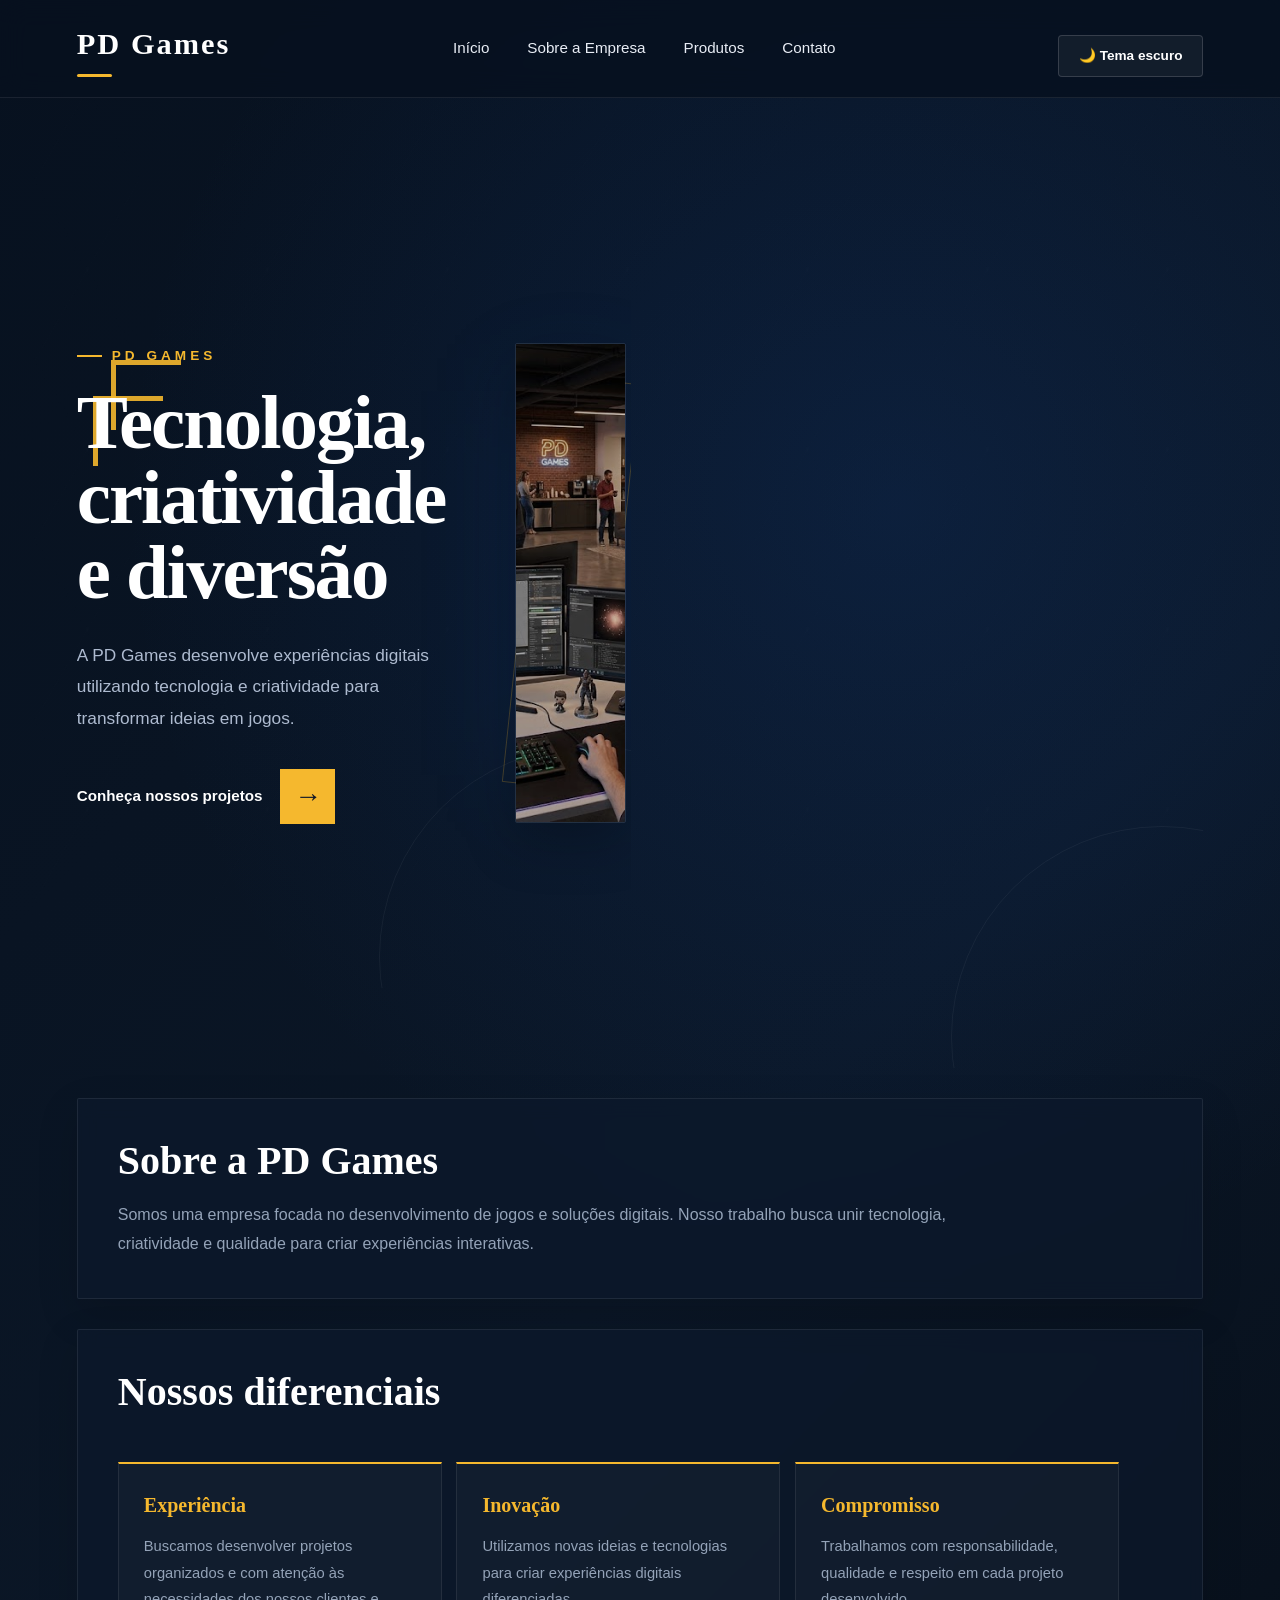
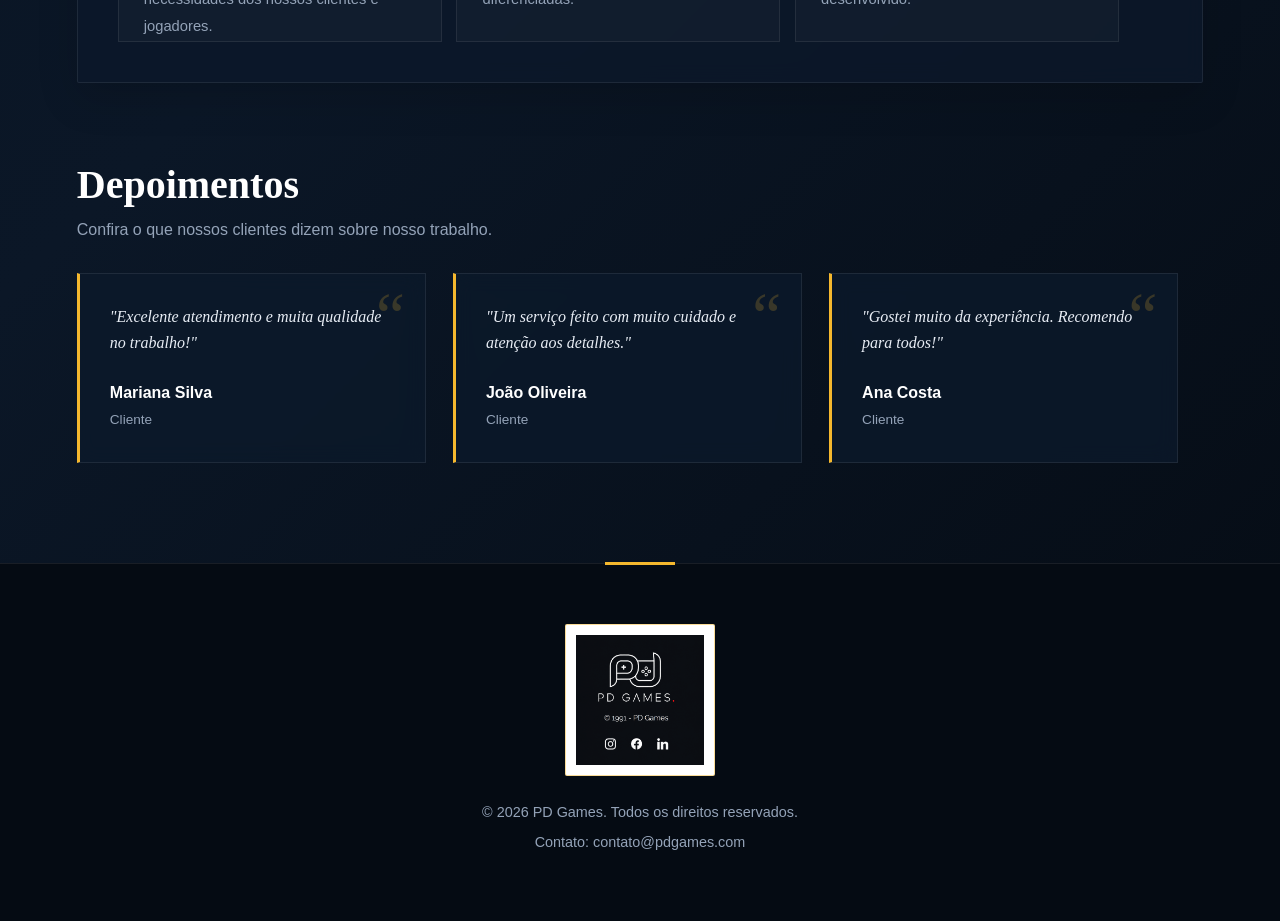
==== index.html @ 94810253 "atualizando arquivos" ====
<!DOCTYPE html>
<html lang="pt-BR">

<head>
    <meta charset="UTF-8">
    <meta name="viewport" content="width=device-width, initial-scale=1.0">
    <title>PD Games - Início</title>
    <link rel="stylesheet" href="style.css">
</head>

<body>

    <header>
        <h1>PD Games</h1>

        <nav>
            <a href="index.html">Início</a>
            <a href="sobre.html">Sobre a Empresa</a>
            <a href="produtos.html">Produtos</a>
            <a href="contato.html">Contato</a>
        </nav>

        
       <input type="checkbox" id="tema">
       
       <label for="tema" id="tema-btn">
         <span class="texto-escuro">🌙 Tema escuro</span>
         <span class="texto-claro">☀️ Tema claro</span>
       </label>
    </header>

    <main>

        <section class="destaque">
           <section class="destaque">

    <div class="destaque-conteudo">

        <span class="destaque-tag">PD GAMES</span>

        <h2>Tecnologia, criatividade e diversão</h2>

        <p>
            A PD Games desenvolve experiências digitais utilizando
            tecnologia e criatividade para transformar ideias em jogos.
        </p>

        <a class="botao" href="produtos.html">
            Conheça nossos projetos
            <span>→</span>
        </a>

    </div>

    <div class="destaque-imagem">
        <img src="img/destaque.jpg" alt="PD Games - desenvolvimento de jogos">
    </div>

</section>
        </section>

        <section class="conteudo">
            <h2>Sobre a PD Games</h2>

            <p>
                Somos uma empresa focada no desenvolvimento de jogos e
                soluções digitais. Nosso trabalho busca unir tecnologia,
                criatividade e qualidade para criar experiências interativas.
            </p>
        </section>

        <section class="conteudo">
            <h2>Nossos diferenciais</h2>

            <article>
                <h3>Experiência</h3>

                <p>
                    Buscamos desenvolver projetos organizados e com atenção
                    às necessidades dos nossos clientes e jogadores.
                </p>
            </article>

            <article>
                <h3>Inovação</h3>

                <p>
                    Utilizamos novas ideias e tecnologias para criar
                    experiências digitais diferenciadas.
                </p>
            </article>

            <article>
                <h3>Compromisso</h3>

                <p>
                    Trabalhamos com responsabilidade, qualidade e respeito
                    em cada projeto desenvolvido.
                </p>
            </article>
        </section>

        <section class="depoimentos">

            <header>
                <h2>Depoimentos</h2>

                <p>
                    Confira o que nossos clientes dizem sobre nosso trabalho.
                </p>
            </header>

            <article class="depoimento">

                <blockquote>
                    <p>
                        "Excelente atendimento e muita qualidade no trabalho!"
                    </p>
                </blockquote>

                <footer>
                    <strong>Mariana Silva</strong>
                    <span>Cliente</span>
                </footer>

            </article>

            <article class="depoimento">

                <blockquote>
                    <p>
                        "Um serviço feito com muito cuidado e atenção aos detalhes."
                    </p>
                </blockquote>

                <footer>
                    <strong>João Oliveira</strong>
                    <span>Cliente</span>
                </footer>

            </article>

            <article class="depoimento">

                <blockquote>
                    <p>
                        "Gostei muito da experiência. Recomendo para todos!"
                    </p>
                </blockquote>

                <footer>
                    <strong>Ana Costa</strong>
                    <span>Cliente</span>
                </footer>

            </article>

        </section>

    </main>

    <footer>
        <img src="img/logo.png" alt="Logo da PD Games">

        <p>
            © 2026 PD Games. Todos os direitos reservados.
        </p>

        <p>
            Contato: contato@pdgames.com
        </p>
    </footer>

</body>

</html>
---- style.css ----
/* ==================================================
   CONFIGURAÇÕES GERAIS
================================================== */

* {
    box-sizing: border-box;
    margin: 0;
    padding: 0;
}

:root {
    --azul-fundo: #07111f;
    --azul-fundo-2: #0c192b;
    --azul-card: #102238;
    --azul: #174ea6;
    --azul-claro: #2563c7;
    --amarelo: #f5b82e;
    --amarelo-claro: #ffd15c;
    --branco: #ffffff;
    --branco-suave: #e8edf5;
    --cinza: #94a3b8;
    --cinza-escuro: #64748b;
    --preto: #0f172a;
    --borda: rgba(255, 255, 255, 0.08);
    --sombra: 0 20px 50px rgba(0, 0, 0, 0.25);
}

html {
    scroll-behavior: smooth;
}

body {
    min-height: 100vh;
    font-family: "Segoe UI", Arial, sans-serif;

    background:
        radial-gradient(
            circle at 70% 20%,
            rgba(23, 78, 166, 0.18),
            transparent 35%
        ),
        linear-gradient(
            135deg,
            #07111f 0%,
            #0b1727 50%,
            #050b13 100%
        );

    color: var(--branco-suave);
    line-height: 1.6;
    overflow-x: hidden;

    transition:
        background 0.4s ease,
        color 0.4s ease;
}

body::before {
    content: "";
    position: fixed;
    inset: 0;
    pointer-events: none;

    background-image:
        linear-gradient(
            120deg,
            transparent 48%,
            rgba(255, 255, 255, 0.025) 49%,
            transparent 50%
        ),
        linear-gradient(
            60deg,
            transparent 48%,
            rgba(255, 255, 255, 0.018) 49%,
            transparent 50%
        );

    background-size: 180px 180px;
    opacity: 0.35;
    z-index: -1;
}

/* ==================================================
   BOTÃO DO TEMA
================================================== */

#tema {
    display: none;
}

#tema-btn {
    display: inline-flex;
    align-items: center;
    justify-content: center;

    min-width: 145px;
    padding: 9px 14px;

    border: 1px solid rgba(255, 255, 255, 0.15);
    border-radius: 4px;

    background: rgba(255, 255, 255, 0.05);
    color: var(--branco);

    cursor: pointer;
    font-size: 0.85rem;
    font-weight: 600;

    transition: 0.3s ease;
}

#tema-btn:hover {
    background: var(--amarelo);
    border-color: var(--amarelo);
    color: #111827;
    transform: translateY(-2px);
}

.texto-escuro {
    display: inline;
}

.texto-claro {
    display: none;
}

body:has(#tema:checked) .texto-escuro {
    display: none;
}

body:has(#tema:checked) .texto-claro {
    display: inline;
}

/* ==================================================
   HEADER
================================================== */

body > header {
    width: 100%;
    min-height: 90px;

    display: flex;
    align-items: center;
    justify-content: space-between;

    gap: 30px;
    padding: 20px 6%;

    background: rgba(7, 17, 31, 0.82);

    border-bottom: 1px solid var(--borda);

    backdrop-filter: blur(14px);

    position: relative;
    z-index: 10;

    transition: 0.3s ease;
}

body > header > h1 {
    font-family: Georgia, "Times New Roman", serif;

    color: var(--branco);
    font-size: 1.9rem;

    letter-spacing: 2px;
    position: relative;
}

body > header > h1::after {
    content: "";

    display: block;

    width: 35px;
    height: 3px;

    background: var(--amarelo);

    margin-top: 5px;
    border-radius: 10px;
}

body > header nav {
    display: flex;
    align-items: center;
    gap: 8px;
}

body > header nav a {
    color: var(--branco-suave);

    text-decoration: none;

    font-size: 0.95rem;
    font-weight: 500;

    padding: 10px 15px;

    position: relative;

    transition: 0.3s ease;
}

body > header nav a::after {
    content: "";

    position: absolute;

    left: 15px;
    right: 15px;
    bottom: 4px;

    height: 2px;

    background: var(--amarelo);

    transform: scaleX(0);
    transform-origin: center;

    transition: 0.3s ease;
}

body > header nav a:hover {
    color: var(--amarelo-claro);
}

body > header nav a:hover::after {
    transform: scaleX(1);
}

/* ==================================================
   MAIN
================================================== */

main {
    width: 100%;
    max-width: 1400px;

    margin: 0 auto;

    padding: 0 6%;
}

/* ==================================================
   DESTAQUE / HERO
================================================== */

.destaque {
    min-height: calc(100vh - 90px);

    display: grid;
    grid-template-columns: 1.05fr 0.95fr;

    align-items: center;

    gap: 70px;

    padding: 80px 0;

    position: relative;
    overflow: hidden;
}

.destaque::before {
    content: "";

    position: absolute;

    width: 65px;
    height: 65px;

    left: 3%;
    top: 27%;

    border-left: 5px solid var(--amarelo);
    border-top: 5px solid var(--amarelo);

    opacity: 0.9;
}

.destaque::after {
    content: "";

    position: absolute;

    width: 420px;
    height: 420px;

    right: -170px;
    bottom: -180px;

    border: 1px solid rgba(255, 255, 255, 0.05);

    border-radius: 50%;
}

.destaque-conteudo {
    position: relative;
    z-index: 2;

    max-width: 650px;
}

.destaque-tag {
    display: inline-block;

    color: var(--amarelo);

    font-size: 0.85rem;
    font-weight: 700;

    letter-spacing: 4px;

    margin-bottom: 18px;

    position: relative;

    padding-left: 35px;
}

.destaque-tag::before {
    content: "";

    position: absolute;

    width: 25px;
    height: 2px;

    background: var(--amarelo);

    left: 0;
    top: 50%;

    transform: translateY(-50%);
}

.destaque h2 {
    font-family: Georgia, "Times New Roman", serif;

    color: var(--branco);

    font-size: clamp(3rem, 6vw, 5.8rem);

    line-height: 0.98;
    letter-spacing: -2px;

    margin-bottom: 30px;
}

.destaque h2::selection {
    background: var(--amarelo);
    color: #111827;
}

.destaque p {
    max-width: 560px;

    color: #aebbd0;

    font-size: 1.08rem;
    line-height: 1.8;

    margin-bottom: 10px;
}

.destaque-imagem {
    position: relative;
    z-index: 1;

    display: flex;
    justify-content: center;
    align-items: center;
}

.destaque-imagem::before {
    content: "";

    position: absolute;

    width: 85%;
    height: 85%;

    border: 1px solid rgba(245, 184, 46, 0.25);

    transform: rotate(6deg);

    z-index: -1;
}

.destaque-imagem::after {
    content: "";

    position: absolute;

    inset: 10%;

    background: rgba(23, 78, 166, 0.2);

    filter: blur(50px);

    z-index: -2;
}

.destaque-imagem img {
    width: 100%;
    max-width: 600px;
    height: 480px;

    object-fit: cover;

    border-radius: 2px;

    border: 1px solid rgba(255, 255, 255, 0.12);

    box-shadow: var(--sombra);

    filter: brightness(0.8) saturate(0.9);

    transition: 0.5s ease;
}

.destaque-imagem:hover img {
    transform: scale(1.02);

    filter: brightness(0.95) saturate(1);
}

/* ==================================================
   BOTÃO
================================================== */

.botao {
    display: inline-flex;
    align-items: center;

    gap: 18px;

    margin-top: 25px;

    padding: 0;

    background: transparent;

    color: var(--branco);

    text-decoration: none;

    font-weight: 600;
    font-size: 0.95rem;

    transition: 0.3s ease;
}

.botao span {
    display: flex;
    align-items: center;
    justify-content: center;

    width: 55px;
    height: 55px;

    background: var(--amarelo);
    color: #111827;

    font-size: 1.7rem;
    font-weight: normal;

    transition: 0.3s ease;
}

.botao:hover {
    color: var(--amarelo-claro);
}

.botao:hover span {
    transform: translateX(7px);

    background: var(--amarelo-claro);
}

/* ==================================================
   TÍTULOS
================================================== */

h2 {
    font-family: Georgia, "Times New Roman", serif;

    color: var(--branco);

    font-size: 2.5rem;

    line-height: 1.1;
}

h3 {
    font-family: Georgia, "Times New Roman", serif;
}

/* ==================================================
   CONTEÚDO
================================================== */

.conteudo {
    background: rgba(12, 25, 43, 0.75);

    border: 1px solid var(--borda);

    padding: 40px;

    margin: 30px 0;

    border-radius: 2px;

    box-shadow: 0 15px 40px rgba(0, 0, 0, 0.15);

    backdrop-filter: blur(10px);

    transition: 0.3s ease;
}

.conteudo:hover {
    border-color: rgba(245, 184, 46, 0.2);

    transform: translateY(-3px);
}

.conteudo h2 {
    margin-bottom: 18px;
}

.conteudo p {
    color: var(--cinza);

    max-width: 850px;

    line-height: 1.8;
}

.pagina-titulo {
    text-align: center;
}

.pagina-titulo h2 {
    text-align: center;
}

.pagina-titulo img {
    display: block;

    margin: 25px auto 0;
}

/* ==================================================
   CARDS - DIFERENCIAIS
================================================== */

.conteudo article {
    display: inline-flex;

    vertical-align: top;

    width: 31%;

    margin: 30px 1% 0 0;

    padding: 25px;

    min-height: 180px;
    height: 180px;

    flex-direction: column;

    background: rgba(255, 255, 255, 0.025);

    border: 1px solid var(--borda);

    border-top: 2px solid var(--amarelo);

    transition: 0.3s ease;
}

.conteudo article:hover {
    transform: translateY(-6px);

    background: rgba(255, 255, 255, 0.05);

    box-shadow: 0 15px 30px rgba(0, 0, 0, 0.2);
}

.conteudo h3 {
    color: var(--amarelo);

    font-size: 1.25rem;

    margin-bottom: 12px;
}

.conteudo article p {
    font-size: 0.92rem;
}

/* ==================================================
   PRODUTOS
================================================== */

.produtos {
    display: grid;

    grid-template-columns: repeat(3, 1fr);

    gap: 25px;

    margin: 30px 0;
}

.produto {
    background: rgba(12, 25, 43, 0.8);

    border: 1px solid var(--borda);

    padding: 25px;

    min-height: 390px;

    display: flex;

    flex-direction: column;

    align-items: center;

    text-align: center;

    transition: 0.35s ease;

    backdrop-filter: blur(10px);
}

.produto:hover {
    transform: translateY(-8px);

    border-color: rgba(245, 184, 46, 0.4);

    box-shadow: var(--sombra);
}

.produto img {
    width: 100%;
    height: 190px;

    object-fit: cover;

    margin-bottom: 22px;

    filter: brightness(0.85);

    transition: 0.3s ease;
}

.produto:hover img {
    filter: brightness(1);
}

.produto h3 {
    color: var(--amarelo);

    margin-bottom: 10px;

    font-size: 1.3rem;
}

.produto p {
    color: var(--cinza);

    font-size: 0.92rem;
}

/* ==================================================
   DEPOIMENTOS
================================================== */

.depoimentos {
    margin: 80px 0;
}

.depoimentos > header {
    background: transparent;

    border: 0;

    padding: 0 0 30px;

    text-align: left;
}

.depoimentos > header h2 {
    margin-bottom: 10px;
}

.depoimentos > header p {
    color: var(--cinza);
}

.depoimento {
    display: inline-block;

    vertical-align: top;

    width: 31%;

    margin-right: 2%;

    min-height: 190px;

    padding: 30px;

    background: rgba(12, 25, 43, 0.8);

    border: 1px solid var(--borda);

    border-left: 3px solid var(--amarelo);

    position: relative;

    backdrop-filter: blur(10px);

    transition: 0.3s ease;
}

.depoimento:hover {
    transform: translateY(-5px);

    box-shadow: var(--sombra);
}

.depoimento::before {
    content: "“";

    position: absolute;

    top: 10px;
    right: 20px;

    font-family: Georgia, serif;

    font-size: 65px;

    line-height: 1;

    color: rgba(245, 184, 46, 0.2);
}

.depoimento p {
    margin: 0 0 25px;

    color: var(--branco-suave);

    font-family: Georgia, serif;

    font-style: italic;
}

.depoimento footer {
    background: transparent;

    border: 0;

    padding: 0;

    margin: 0;

    text-align: left;

    color: var(--branco);
}

.depoimento footer::before {
    content: "";
}

.depoimento footer span {
    display: block;

    margin-top: 3px;

    color: var(--cinza);

    font-size: 0.85rem;
}

/* ==================================================
   CONTATO
================================================== */

.contato {
    display: grid;

    grid-template-columns: 1fr 1fr;

    gap: 30px;
}

.informacoes,
form {
    background: rgba(12, 25, 43, 0.8);

    border: 1px solid var(--borda);

    padding: 35px;

    backdrop-filter: blur(10px);
}

fieldset {
    border: 1px solid var(--borda);

    padding: 25px;
}

legend {
    color: var(--amarelo);

    font-weight: bold;

    font-family: Georgia, serif;

    padding: 0 8px;
}

label {
    display: block;

    margin-top: 15px;

    color: var(--branco-suave);

    font-weight: 600;
}

input:not(#tema),
textarea {
    width: 100%;

    padding: 13px 14px;

    margin-top: 7px;

    background: rgba(255, 255, 255, 0.04);

    color: white;

    border: 1px solid var(--borda);

    border-radius: 2px;

    font-family: inherit;

    transition: 0.3s ease;
}

input:not(#tema):focus,
textarea:focus {
    outline: none;

    border-color: var(--amarelo);

    box-shadow: 0 0 0 2px rgba(245, 184, 46, 0.1);
}

button {
    background: var(--amarelo);

    color: #111827;

    border: 0;

    padding: 13px 25px;

    cursor: pointer;

    font-weight: 700;

    transition: 0.3s ease;
}

button:hover {
    background: var(--amarelo-claro);

    transform: translateY(-2px);
}

/* ==================================================
   GALERIA
================================================== */

.galeria {
    text-align: center;

    margin: 60px 0;
}

.galeria figure {
    display: inline-block;

    width: 220px;

    margin: 10px;

    overflow: hidden;
}

.galeria img {
    width: 100%;

    display: block;

    transition: 0.4s ease;
}

.galeria img:hover {
    transform: scale(1.05);
}

/* ==================================================
   FOOTER
================================================== */

body > footer {
    margin-top: 100px;

    padding: 60px 20px;

    text-align: center;

    background: #050b13;

    border-top: 1px solid var(--borda);

    color: var(--cinza);

    position: relative;
}

body > footer::before {
    content: "";

    position: absolute;

    top: -2px;
    left: 50%;

    width: 70px;
    height: 3px;

    background: var(--amarelo);

    transform: translateX(-50%);
}

body > footer img {
    width: 150px;

    max-width: 80%;

    height: auto;

    margin: 0 auto 25px;

    display: block;

    padding: 10px;

    background: white;

    border: 1px solid rgba(245, 184, 46, 0.5);

    border-radius: 2px;
}

body > footer p {
    margin: 7px 0;

    color: var(--cinza);

    font-size: 0.9rem;
}

/* ==================================================
   TEMA CLARO
================================================== */

body:has(#tema:checked) {
    background:
        radial-gradient(
            circle at 15% 20%,
            rgba(37, 99, 199, 0.14),
            transparent 30%
        ),
        radial-gradient(
            circle at 85% 75%,
            rgba(245, 184, 46, 0.10),
            transparent 28%
        ),
        linear-gradient(
            135deg,
            #e8f0f8 0%,
            #f8fafc 45%,
            #dfe9f3 100%
        );

    color: #1e293b;
}

/* ==================================================
   FUNDO - TEMA CLARO
================================================== */

body:has(#tema:checked)::before {
    background-image:
        linear-gradient(
            120deg,
            transparent 48%,
            rgba(23, 78, 166, 0.035) 49%,
            transparent 50%
        ),
        linear-gradient(
            60deg,
            transparent 48%,
            rgba(23, 78, 166, 0.025) 49%,
            transparent 50%
        );

    background-size: 180px 180px;

    opacity: 0.5;
}

/* ==================================================
   HEADER - TEMA CLARO
================================================== */

body:has(#tema:checked) > header {
    background: rgba(255, 255, 255, 0.88);

    border-bottom-color: rgba(15, 23, 42, 0.08);
}

body:has(#tema:checked) > header > h1 {
    color: #172033;
}

body:has(#tema:checked) > header nav a {
    color: #334155;
}

body:has(#tema:checked) > header nav a:hover {
    color: #174ea6;
}

body:has(#tema:checked) #tema-btn {
    background: rgba(15, 23, 42, 0.04);

    color: #334155;

    border-color: #cbd5e1;
}

/* ==================================================
   HERO - TEMA CLARO
================================================== */

body:has(#tema:checked) .destaque h2 {
    color: #172033;
}

body:has(#tema:checked) .destaque p {
    color: #64748b;
}

body:has(#tema:checked) .destaque-tag {
    color: #174ea6;
}

body:has(#tema:checked) .destaque-tag::before {
    background: #174ea6;
}

body:has(#tema:checked) .destaque::before {
    border-color: #f5b82e;
}

body:has(#tema:checked) .destaque-imagem img {
    box-shadow: 0 20px 45px rgba(15, 23, 42, 0.18);

    filter: brightness(0.95);
}

/* ==================================================
   CONTEÚDO - TEMA CLARO
================================================== */

body:has(#tema:checked) .conteudo,
body:has(#tema:checked) .produto,
body:has(#tema:checked) .informacoes,
body:has(#tema:checked) form,
body:has(#tema:checked) .depoimento {
    background: rgba(255, 255, 255, 0.85);

    border-color: rgba(148, 163, 184, 0.25);

    color: #334155;

    box-shadow: 0 15px 40px rgba(15, 23, 42, 0.07);
}

body:has(#tema:checked) .conteudo h2,
body:has(#tema:checked) .depoimentos h2 {
    color: #172033;
}

body:has(#tema:checked) .conteudo p,
body:has(#tema:checked) .depoimentos > header p {
    color: #64748b;
}

/* ==================================================
   DIFERENCIAIS - TEMA CLARO
================================================== */

body:has(#tema:checked) .conteudo article {
    background: rgba(241, 245, 249, 0.8);

    border-color: #e2e8f0;

    border-top-color: #f5b82e;
}

body:has(#tema:checked) .conteudo h3 {
    color: #174ea6;
}

/* ==================================================
   PRODUTOS - TEMA CLARO
================================================== */

/*
   CORREÇÃO DO "NOSSOS PRODUTOS"
   O título está dentro de .pagina-titulo,
   e não dentro de .produtos.
*/

body:has(#tema:checked) .pagina-titulo h2 {
    color: #172033 !important;
}

body:has(#tema:checked) .pagina-titulo p {
    color: #334155;
}

body:has(#tema:checked) .produto h3 {
    color: #174ea6;
}

body:has(#tema:checked) .produto p {
    color: #64748b;
}

/* ==================================================
   DEPOIMENTOS - TEMA CLARO
================================================== */

body:has(#tema:checked) .depoimento p {
    color: #475569;
}

body:has(#tema:checked) .depoimento footer {
    color: #172033;
}

body:has(#tema:checked) .depoimento footer span {
    color: #64748b;
}

/* ==================================================
   FORMULÁRIO - TEMA CLARO
================================================== */

body:has(#tema:checked) fieldset {
    border-color: #cbd5e1;
}

body:has(#tema:checked) legend {
    color: #174ea6;
}

body:has(#tema:checked) label {
    color: #334155;
}

body:has(#tema:checked) input:not(#tema),
body:has(#tema:checked) textarea {
    background: #ffffff;

    color: #172033;

    border-color: #cbd5e1;
}

/* ==================================================
   FOOTER - TEMA CLARO
================================================== */

body:has(#tema:checked) > footer {
    background: #e8eef5;

    border-top-color: #d8e0e9;

    color: #475569;
}

body:has(#tema:checked) > footer p {
    color: #64748b;
}

/* ==================================================
   RESPONSIVIDADE
================================================== */

@media (max-width: 1000px) {

    body > header {
        padding: 20px 4%;

        flex-wrap: wrap;
    }

    body > header nav {
        order: 3;

        width: 100%;

        justify-content: center;

        flex-wrap: wrap;
    }

    main {
        padding: 0 4%;
    }

    .destaque {
        grid-template-columns: 1fr;

        min-height: auto;

        padding: 80px 0;
    }

    .destaque-conteudo {
        max-width: 800px;
    }

    .destaque-imagem img {
        max-width: 700px;

        height: 400px;
    }

    .conteudo article,
    .depoimento {
        width: 48%;

        margin-right: 1%;
    }

    .produtos {
        grid-template-columns: repeat(2, 1fr);
    }
}

/* ==================================================
   CELULAR
================================================== */

@media (max-width: 700px) {

    body > header {
        flex-direction: column;

        justify-content: center;

        gap: 15px;

        padding: 25px 20px;
    }

    body > header nav {
        flex-direction: column;

        gap: 0;
    }

    body > header nav a {
        width: 100%;

        text-align: center;
    }

    #tema-btn {
        margin-top: 5px;
    }

    main {
        padding: 0 20px;
    }

    .destaque {
        padding: 65px 0;

        gap: 45px;
    }

    .destaque::before {
        width: 40px;
        height: 40px;

        left: 0;
        top: 20%;
    }

    .destaque h2 {
        font-size: 3rem;

        letter-spacing: -1px;
    }

    .destaque p {
        font-size: 1rem;
    }

    .destaque-imagem img {
        height: 300px;
    }

    .conteudo {
        padding: 28px 22px;
    }

    .conteudo article,
    .depoimento {
        display: block;

        width: 100%;

        margin: 20px 0 0;
    }

    /* Diferenciais no celular */
    .conteudo article {
        height: auto;

        min-height: 180px;
    }

    .produtos {
        grid-template-columns: 1fr;
    }

    .produto {
        max-width: 100%;
    }

    .contato {
        grid-template-columns: 1fr;
    }

    h2 {
        font-size: 2rem;
    }

    body > footer {
        margin-top: 60px;

        padding: 45px 20px;
    }
}
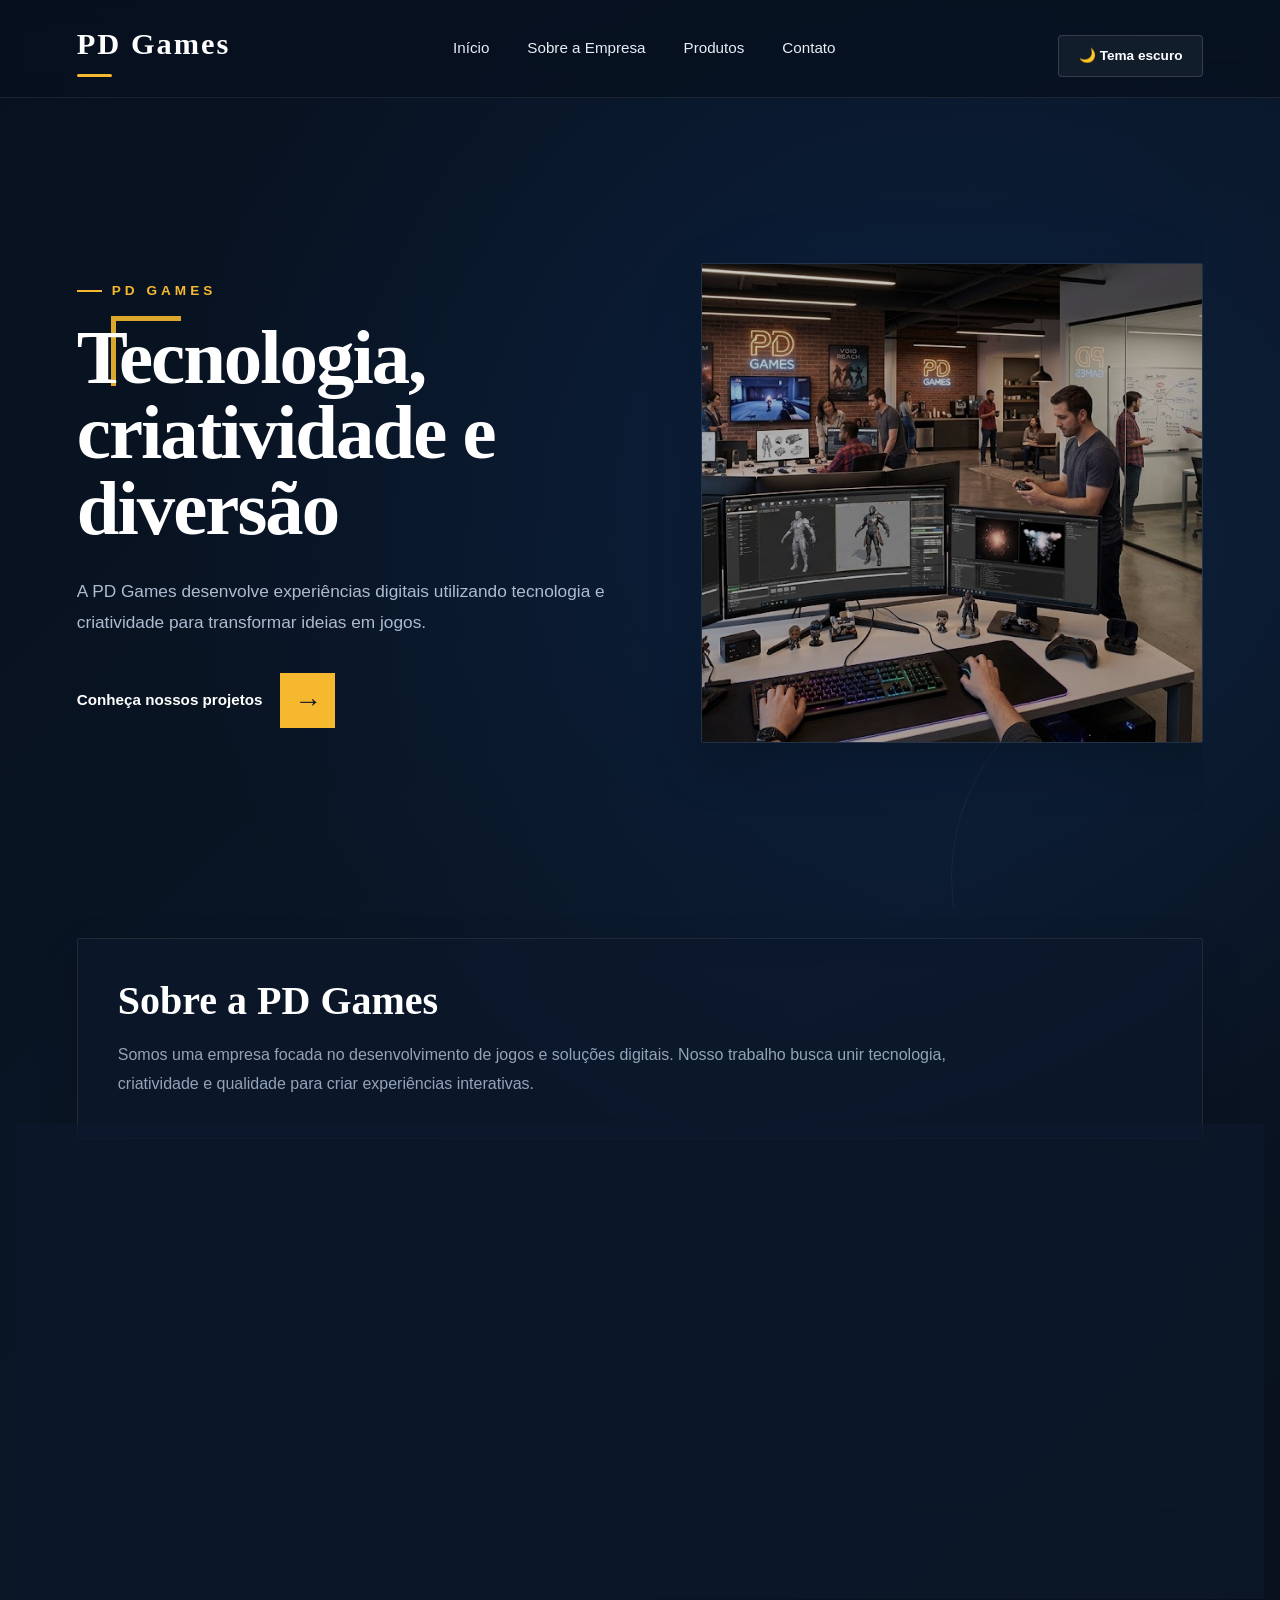
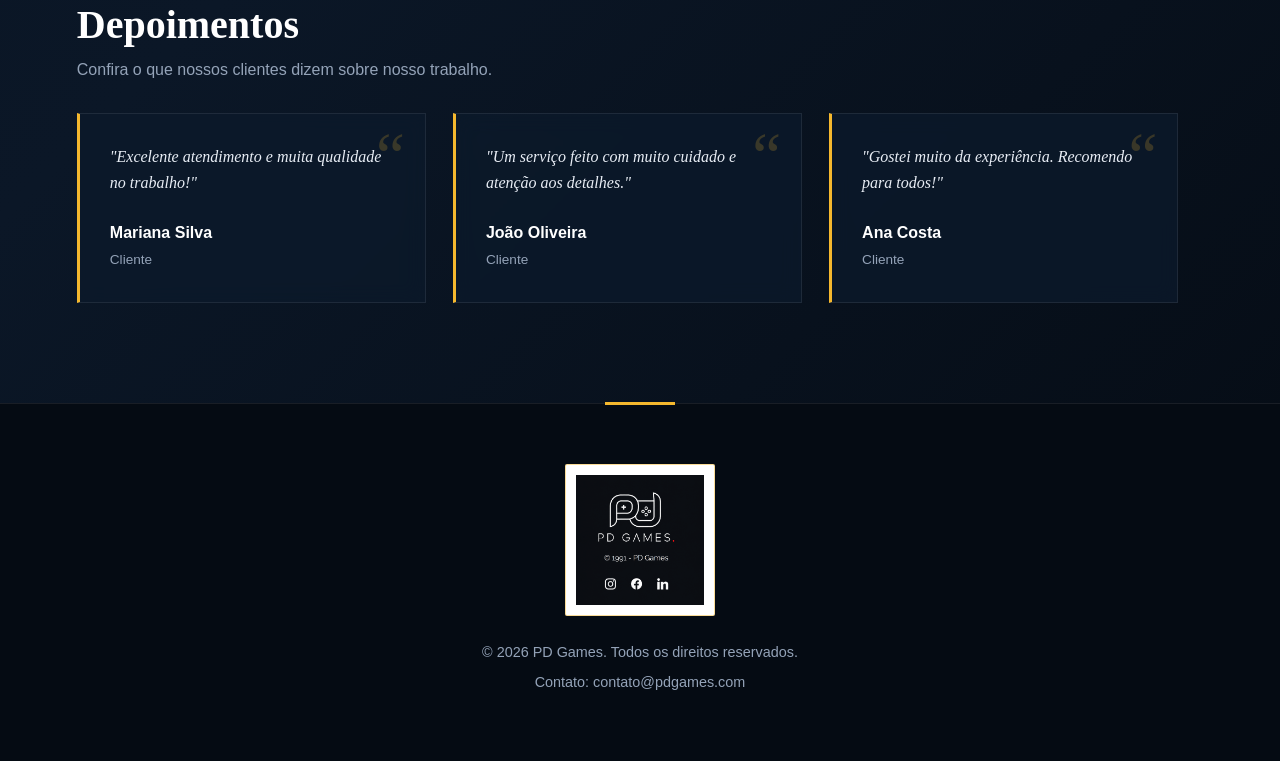
==== commit 61d70739: "Add files via upload" ====
--- a/index.html
+++ b/index.html
@@ -1,176 +1,175 @@
-<!DOCTYPE html>
-<html lang="pt-BR">
-
-<head>
-    <meta charset="UTF-8">
-    <meta name="viewport" content="width=device-width, initial-scale=1.0">
-    <title>PD Games - Início</title>
-    <link rel="stylesheet" href="style.css">
-</head>
-
-<body>
-
-    <header>
-        <h1>PD Games</h1>
-
-        <nav>
-            <a href="index.html">Início</a>
-            <a href="sobre.html">Sobre a Empresa</a>
-            <a href="produtos.html">Produtos</a>
-            <a href="contato.html">Contato</a>
-        </nav>
-
-        
-       <input type="checkbox" id="tema">
-       
-       <label for="tema" id="tema-btn">
-         <span class="texto-escuro">🌙 Tema escuro</span>
-         <span class="texto-claro">☀️ Tema claro</span>
-       </label>
-    </header>
-
-    <main>
-
-        <section class="destaque">
-           <section class="destaque">
-
-    <div class="destaque-conteudo">
-
-        <span class="destaque-tag">PD GAMES</span>
-
-        <h2>Tecnologia, criatividade e diversão</h2>
-
-        <p>
-            A PD Games desenvolve experiências digitais utilizando
-            tecnologia e criatividade para transformar ideias em jogos.
-        </p>
-
-        <a class="botao" href="produtos.html">
-            Conheça nossos projetos
-            <span>→</span>
-        </a>
-
-    </div>
-
-    <div class="destaque-imagem">
-        <img src="img/destaque.jpg" alt="PD Games - desenvolvimento de jogos">
-    </div>
-
-</section>
-        </section>
-
-        <section class="conteudo">
-            <h2>Sobre a PD Games</h2>
-
-            <p>
-                Somos uma empresa focada no desenvolvimento de jogos e
-                soluções digitais. Nosso trabalho busca unir tecnologia,
-                criatividade e qualidade para criar experiências interativas.
-            </p>
-        </section>
-
-        <section class="conteudo">
-            <h2>Nossos diferenciais</h2>
-
-            <article>
-                <h3>Experiência</h3>
-
-                <p>
-                    Buscamos desenvolver projetos organizados e com atenção
-                    às necessidades dos nossos clientes e jogadores.
-                </p>
-            </article>
-
-            <article>
-                <h3>Inovação</h3>
-
-                <p>
-                    Utilizamos novas ideias e tecnologias para criar
-                    experiências digitais diferenciadas.
-                </p>
-            </article>
-
-            <article>
-                <h3>Compromisso</h3>
-
-                <p>
-                    Trabalhamos com responsabilidade, qualidade e respeito
-                    em cada projeto desenvolvido.
-                </p>
-            </article>
-        </section>
-
-        <section class="depoimentos">
-
-            <header>
-                <h2>Depoimentos</h2>
-
-                <p>
-                    Confira o que nossos clientes dizem sobre nosso trabalho.
-                </p>
-            </header>
-
-            <article class="depoimento">
-
-                <blockquote>
-                    <p>
-                        "Excelente atendimento e muita qualidade no trabalho!"
-                    </p>
-                </blockquote>
-
-                <footer>
-                    <strong>Mariana Silva</strong>
-                    <span>Cliente</span>
-                </footer>
-
-            </article>
-
-            <article class="depoimento">
-
-                <blockquote>
-                    <p>
-                        "Um serviço feito com muito cuidado e atenção aos detalhes."
-                    </p>
-                </blockquote>
-
-                <footer>
-                    <strong>João Oliveira</strong>
-                    <span>Cliente</span>
-                </footer>
-
-            </article>
-
-            <article class="depoimento">
-
-                <blockquote>
-                    <p>
-                        "Gostei muito da experiência. Recomendo para todos!"
-                    </p>
-                </blockquote>
-
-                <footer>
-                    <strong>Ana Costa</strong>
-                    <span>Cliente</span>
-                </footer>
-
-            </article>
-
-        </section>
-
-    </main>
-
-    <footer>
-        <img src="img/logo.png" alt="Logo da PD Games">
-
-        <p>
-            © 2026 PD Games. Todos os direitos reservados.
-        </p>
-
-        <p>
-            Contato: contato@pdgames.com
-        </p>
-    </footer>
-
-</body>
-
+<!DOCTYPE html>
+<html lang="pt-BR">
+
+<head>
+    <meta charset="UTF-8">
+    <meta name="viewport" content="width=device-width, initial-scale=1.0">
+    <title>PD Games - Início</title>
+    <link rel="stylesheet" href="style.css">
+</head>
+
+<body>
+
+    <header>
+        <h1>PD Games</h1>
+
+        <nav>
+            <a href="index.html">Início</a>
+            <a href="sobre.html">Sobre a Empresa</a>
+            <a href="produtos.html">Produtos</a>
+            <a href="contato.html">Contato</a>
+        </nav>
+
+        
+       <input type="checkbox" id="tema">
+       
+       <label for="tema" id="tema-btn">
+         <span class="texto-claro">☀️ Tema claro</span>
+         <span class="texto-escuro">🌙 Tema escuro</span>
+       </label>
+    </header>
+
+    <main>
+
+        <section class="destaque">
+        
+    <div class="destaque-conteudo">
+
+        <span class="destaque-tag">PD GAMES</span>
+
+        <h2>Tecnologia, criatividade e diversão</h2>
+
+        <p>
+            A PD Games desenvolve experiências digitais utilizando
+            tecnologia e criatividade para transformar ideias em jogos.
+        </p>
+
+        <a class="botao" href="produtos.html">
+            Conheça nossos projetos
+            <span>→</span>
+        </a>
+
+    </div>
+
+    <div class="destaque-imagem">
+        <img src="img/destaque.jpg" alt="PD Games - desenvolvimento de jogos">
+    </div>
+
+</section>
+        </section>
+
+        <section class="conteudo">
+            <h2>Sobre a PD Games</h2>
+
+            <p>
+                Somos uma empresa focada no desenvolvimento de jogos e
+                soluções digitais. Nosso trabalho busca unir tecnologia,
+                criatividade e qualidade para criar experiências interativas.
+            </p>
+        </section>
+
+        <section class="conteudo">
+            <h2>Nossos diferenciais</h2>
+
+            <article>
+                <h3>Experiência</h3>
+
+                <p>
+                    Buscamos desenvolver projetos organizados e com atenção
+                    às necessidades dos nossos clientes e jogadores.
+                </p>
+            </article>
+
+            <article>
+                <h3>Inovação</h3>
+
+                <p>
+                    Utilizamos novas ideias e tecnologias para criar
+                    experiências digitais diferenciadas.
+                </p>
+            </article>
+
+            <article>
+                <h3>Compromisso</h3>
+
+                <p>
+                    Trabalhamos com responsabilidade, qualidade e respeito
+                    em cada projeto desenvolvido.
+                </p>
+            </article>
+        </section>
+
+        <section class="depoimentos">
+
+            <header>
+                <h2>Depoimentos</h2>
+
+                <p>
+                    Confira o que nossos clientes dizem sobre nosso trabalho.
+                </p>
+            </header>
+
+            <article class="depoimento">
+
+                <blockquote>
+                    <p>
+                        "Excelente atendimento e muita qualidade no trabalho!"
+                    </p>
+                </blockquote>
+
+                <footer>
+                    <strong>Mariana Silva</strong>
+                    <span>Cliente</span>
+                </footer>
+
+            </article>
+
+            <article class="depoimento">
+
+                <blockquote>
+                    <p>
+                        "Um serviço feito com muito cuidado e atenção aos detalhes."
+                    </p>
+                </blockquote>
+
+                <footer>
+                    <strong>João Oliveira</strong>
+                    <span>Cliente</span>
+                </footer>
+
+            </article>
+
+            <article class="depoimento">
+
+                <blockquote>
+                    <p>
+                        "Gostei muito da experiência. Recomendo para todos!"
+                    </p>
+                </blockquote>
+
+                <footer>
+                    <strong>Ana Costa</strong>
+                    <span>Cliente</span>
+                </footer>
+
+            </article>
+
+        </section>
+
+    </main>
+
+    <footer>
+        <img src="img/logo.png" alt="Logo da PD Games">
+
+        <p>
+            © 2026 PD Games. Todos os direitos reservados.
+        </p>
+
+        <p>
+            Contato: contato@pdgames.com
+        </p>
+    </footer>
+
+</body>
+
 </html>
--- a/style.css
+++ b/style.css
@@ -1,1388 +1,1388 @@
-/* ==================================================
-   CONFIGURAÇÕES GERAIS
-================================================== */
-
-* {
-    box-sizing: border-box;
-    margin: 0;
-    padding: 0;
-}
-
-:root {
-    --azul-fundo: #07111f;
-    --azul-fundo-2: #0c192b;
-    --azul-card: #102238;
-    --azul: #174ea6;
-    --azul-claro: #2563c7;
-    --amarelo: #f5b82e;
-    --amarelo-claro: #ffd15c;
-    --branco: #ffffff;
-    --branco-suave: #e8edf5;
-    --cinza: #94a3b8;
-    --cinza-escuro: #64748b;
-    --preto: #0f172a;
-    --borda: rgba(255, 255, 255, 0.08);
-    --sombra: 0 20px 50px rgba(0, 0, 0, 0.25);
-}
-
-html {
-    scroll-behavior: smooth;
-}
-
-body {
-    min-height: 100vh;
-    font-family: "Segoe UI", Arial, sans-serif;
-
-    background:
-        radial-gradient(
-            circle at 70% 20%,
-            rgba(23, 78, 166, 0.18),
-            transparent 35%
-        ),
-        linear-gradient(
-            135deg,
-            #07111f 0%,
-            #0b1727 50%,
-            #050b13 100%
-        );
-
-    color: var(--branco-suave);
-    line-height: 1.6;
-    overflow-x: hidden;
-
-    transition:
-        background 0.4s ease,
-        color 0.4s ease;
-}
-
-body::before {
-    content: "";
-    position: fixed;
-    inset: 0;
-    pointer-events: none;
-
-    background-image:
-        linear-gradient(
-            120deg,
-            transparent 48%,
-            rgba(255, 255, 255, 0.025) 49%,
-            transparent 50%
-        ),
-        linear-gradient(
-            60deg,
-            transparent 48%,
-            rgba(255, 255, 255, 0.018) 49%,
-            transparent 50%
-        );
-
-    background-size: 180px 180px;
-    opacity: 0.35;
-    z-index: -1;
-}
-
-/* ==================================================
-   BOTÃO DO TEMA
-================================================== */
-
-#tema {
-    display: none;
-}
-
-#tema-btn {
-    display: inline-flex;
-    align-items: center;
-    justify-content: center;
-
-    min-width: 145px;
-    padding: 9px 14px;
-
-    border: 1px solid rgba(255, 255, 255, 0.15);
-    border-radius: 4px;
-
-    background: rgba(255, 255, 255, 0.05);
-    color: var(--branco);
-
-    cursor: pointer;
-    font-size: 0.85rem;
-    font-weight: 600;
-
-    transition: 0.3s ease;
-}
-
-#tema-btn:hover {
-    background: var(--amarelo);
-    border-color: var(--amarelo);
-    color: #111827;
-    transform: translateY(-2px);
-}
-
-.texto-escuro {
-    display: inline;
-}
-
-.texto-claro {
-    display: none;
-}
-
-body:has(#tema:checked) .texto-escuro {
-    display: none;
-}
-
-body:has(#tema:checked) .texto-claro {
-    display: inline;
-}
-
-/* ==================================================
-   HEADER
-================================================== */
-
-body > header {
-    width: 100%;
-    min-height: 90px;
-
-    display: flex;
-    align-items: center;
-    justify-content: space-between;
-
-    gap: 30px;
-    padding: 20px 6%;
-
-    background: rgba(7, 17, 31, 0.82);
-
-    border-bottom: 1px solid var(--borda);
-
-    backdrop-filter: blur(14px);
-
-    position: relative;
-    z-index: 10;
-
-    transition: 0.3s ease;
-}
-
-body > header > h1 {
-    font-family: Georgia, "Times New Roman", serif;
-
-    color: var(--branco);
-    font-size: 1.9rem;
-
-    letter-spacing: 2px;
-    position: relative;
-}
-
-body > header > h1::after {
-    content: "";
-
-    display: block;
-
-    width: 35px;
-    height: 3px;
-
-    background: var(--amarelo);
-
-    margin-top: 5px;
-    border-radius: 10px;
-}
-
-body > header nav {
-    display: flex;
-    align-items: center;
-    gap: 8px;
-}
-
-body > header nav a {
-    color: var(--branco-suave);
-
-    text-decoration: none;
-
-    font-size: 0.95rem;
-    font-weight: 500;
-
-    padding: 10px 15px;
-
-    position: relative;
-
-    transition: 0.3s ease;
-}
-
-body > header nav a::after {
-    content: "";
-
-    position: absolute;
-
-    left: 15px;
-    right: 15px;
-    bottom: 4px;
-
-    height: 2px;
-
-    background: var(--amarelo);
-
-    transform: scaleX(0);
-    transform-origin: center;
-
-    transition: 0.3s ease;
-}
-
-body > header nav a:hover {
-    color: var(--amarelo-claro);
-}
-
-body > header nav a:hover::after {
-    transform: scaleX(1);
-}
-
-/* ==================================================
-   MAIN
-================================================== */
-
-main {
-    width: 100%;
-    max-width: 1400px;
-
-    margin: 0 auto;
-
-    padding: 0 6%;
-}
-
-/* ==================================================
-   DESTAQUE / HERO
-================================================== */
-
-.destaque {
-    min-height: calc(100vh - 90px);
-
-    display: grid;
-    grid-template-columns: 1.05fr 0.95fr;
-
-    align-items: center;
-
-    gap: 70px;
-
-    padding: 80px 0;
-
-    position: relative;
-    overflow: hidden;
-}
-
-.destaque::before {
-    content: "";
-
-    position: absolute;
-
-    width: 65px;
-    height: 65px;
-
-    left: 3%;
-    top: 27%;
-
-    border-left: 5px solid var(--amarelo);
-    border-top: 5px solid var(--amarelo);
-
-    opacity: 0.9;
-}
-
-.destaque::after {
-    content: "";
-
-    position: absolute;
-
-    width: 420px;
-    height: 420px;
-
-    right: -170px;
-    bottom: -180px;
-
-    border: 1px solid rgba(255, 255, 255, 0.05);
-
-    border-radius: 50%;
-}
-
-.destaque-conteudo {
-    position: relative;
-    z-index: 2;
-
-    max-width: 650px;
-}
-
-.destaque-tag {
-    display: inline-block;
-
-    color: var(--amarelo);
-
-    font-size: 0.85rem;
-    font-weight: 700;
-
-    letter-spacing: 4px;
-
-    margin-bottom: 18px;
-
-    position: relative;
-
-    padding-left: 35px;
-}
-
-.destaque-tag::before {
-    content: "";
-
-    position: absolute;
-
-    width: 25px;
-    height: 2px;
-
-    background: var(--amarelo);
-
-    left: 0;
-    top: 50%;
-
-    transform: translateY(-50%);
-}
-
-.destaque h2 {
-    font-family: Georgia, "Times New Roman", serif;
-
-    color: var(--branco);
-
-    font-size: clamp(3rem, 6vw, 5.8rem);
-
-    line-height: 0.98;
-    letter-spacing: -2px;
-
-    margin-bottom: 30px;
-}
-
-.destaque h2::selection {
-    background: var(--amarelo);
-    color: #111827;
-}
-
-.destaque p {
-    max-width: 560px;
-
-    color: #aebbd0;
-
-    font-size: 1.08rem;
-    line-height: 1.8;
-
-    margin-bottom: 10px;
-}
-
-.destaque-imagem {
-    position: relative;
-    z-index: 1;
-
-    display: flex;
-    justify-content: center;
-    align-items: center;
-}
-
-.destaque-imagem::before {
-    content: "";
-
-    position: absolute;
-
-    width: 85%;
-    height: 85%;
-
-    border: 1px solid rgba(245, 184, 46, 0.25);
-
-    transform: rotate(6deg);
-
-    z-index: -1;
-}
-
-.destaque-imagem::after {
-    content: "";
-
-    position: absolute;
-
-    inset: 10%;
-
-    background: rgba(23, 78, 166, 0.2);
-
-    filter: blur(50px);
-
-    z-index: -2;
-}
-
-.destaque-imagem img {
-    width: 100%;
-    max-width: 600px;
-    height: 480px;
-
-    object-fit: cover;
-
-    border-radius: 2px;
-
-    border: 1px solid rgba(255, 255, 255, 0.12);
-
-    box-shadow: var(--sombra);
-
-    filter: brightness(0.8) saturate(0.9);
-
-    transition: 0.5s ease;
-}
-
-.destaque-imagem:hover img {
-    transform: scale(1.02);
-
-    filter: brightness(0.95) saturate(1);
-}
-
-/* ==================================================
-   BOTÃO
-================================================== */
-
-.botao {
-    display: inline-flex;
-    align-items: center;
-
-    gap: 18px;
-
-    margin-top: 25px;
-
-    padding: 0;
-
-    background: transparent;
-
-    color: var(--branco);
-
-    text-decoration: none;
-
-    font-weight: 600;
-    font-size: 0.95rem;
-
-    transition: 0.3s ease;
-}
-
-.botao span {
-    display: flex;
-    align-items: center;
-    justify-content: center;
-
-    width: 55px;
-    height: 55px;
-
-    background: var(--amarelo);
-    color: #111827;
-
-    font-size: 1.7rem;
-    font-weight: normal;
-
-    transition: 0.3s ease;
-}
-
-.botao:hover {
-    color: var(--amarelo-claro);
-}
-
-.botao:hover span {
-    transform: translateX(7px);
-
-    background: var(--amarelo-claro);
-}
-
-/* ==================================================
-   TÍTULOS
-================================================== */
-
-h2 {
-    font-family: Georgia, "Times New Roman", serif;
-
-    color: var(--branco);
-
-    font-size: 2.5rem;
-
-    line-height: 1.1;
-}
-
-h3 {
-    font-family: Georgia, "Times New Roman", serif;
-}
-
-/* ==================================================
-   CONTEÚDO
-================================================== */
-
-.conteudo {
-    background: rgba(12, 25, 43, 0.75);
-
-    border: 1px solid var(--borda);
-
-    padding: 40px;
-
-    margin: 30px 0;
-
-    border-radius: 2px;
-
-    box-shadow: 0 15px 40px rgba(0, 0, 0, 0.15);
-
-    backdrop-filter: blur(10px);
-
-    transition: 0.3s ease;
-}
-
-.conteudo:hover {
-    border-color: rgba(245, 184, 46, 0.2);
-
-    transform: translateY(-3px);
-}
-
-.conteudo h2 {
-    margin-bottom: 18px;
-}
-
-.conteudo p {
-    color: var(--cinza);
-
-    max-width: 850px;
-
-    line-height: 1.8;
-}
-
-.pagina-titulo {
-    text-align: center;
-}
-
-.pagina-titulo h2 {
-    text-align: center;
-}
-
-.pagina-titulo img {
-    display: block;
-
-    margin: 25px auto 0;
-}
-
-/* ==================================================
-   CARDS - DIFERENCIAIS
-================================================== */
-
-.conteudo article {
-    display: inline-flex;
-
-    vertical-align: top;
-
-    width: 31%;
-
-    margin: 30px 1% 0 0;
-
-    padding: 25px;
-
-    min-height: 180px;
-    height: 180px;
-
-    flex-direction: column;
-
-    background: rgba(255, 255, 255, 0.025);
-
-    border: 1px solid var(--borda);
-
-    border-top: 2px solid var(--amarelo);
-
-    transition: 0.3s ease;
-}
-
-.conteudo article:hover {
-    transform: translateY(-6px);
-
-    background: rgba(255, 255, 255, 0.05);
-
-    box-shadow: 0 15px 30px rgba(0, 0, 0, 0.2);
-}
-
-.conteudo h3 {
-    color: var(--amarelo);
-
-    font-size: 1.25rem;
-
-    margin-bottom: 12px;
-}
-
-.conteudo article p {
-    font-size: 0.92rem;
-}
-
-/* ==================================================
-   PRODUTOS
-================================================== */
-
-.produtos {
-    display: grid;
-
-    grid-template-columns: repeat(3, 1fr);
-
-    gap: 25px;
-
-    margin: 30px 0;
-}
-
-.produto {
-    background: rgba(12, 25, 43, 0.8);
-
-    border: 1px solid var(--borda);
-
-    padding: 25px;
-
-    min-height: 390px;
-
-    display: flex;
-
-    flex-direction: column;
-
-    align-items: center;
-
-    text-align: center;
-
-    transition: 0.35s ease;
-
-    backdrop-filter: blur(10px);
-}
-
-.produto:hover {
-    transform: translateY(-8px);
-
-    border-color: rgba(245, 184, 46, 0.4);
-
-    box-shadow: var(--sombra);
-}
-
-.produto img {
-    width: 100%;
-    height: 190px;
-
-    object-fit: cover;
-
-    margin-bottom: 22px;
-
-    filter: brightness(0.85);
-
-    transition: 0.3s ease;
-}
-
-.produto:hover img {
-    filter: brightness(1);
-}
-
-.produto h3 {
-    color: var(--amarelo);
-
-    margin-bottom: 10px;
-
-    font-size: 1.3rem;
-}
-
-.produto p {
-    color: var(--cinza);
-
-    font-size: 0.92rem;
-}
-
-/* ==================================================
-   DEPOIMENTOS
-================================================== */
-
-.depoimentos {
-    margin: 80px 0;
-}
-
-.depoimentos > header {
-    background: transparent;
-
-    border: 0;
-
-    padding: 0 0 30px;
-
-    text-align: left;
-}
-
-.depoimentos > header h2 {
-    margin-bottom: 10px;
-}
-
-.depoimentos > header p {
-    color: var(--cinza);
-}
-
-.depoimento {
-    display: inline-block;
-
-    vertical-align: top;
-
-    width: 31%;
-
-    margin-right: 2%;
-
-    min-height: 190px;
-
-    padding: 30px;
-
-    background: rgba(12, 25, 43, 0.8);
-
-    border: 1px solid var(--borda);
-
-    border-left: 3px solid var(--amarelo);
-
-    position: relative;
-
-    backdrop-filter: blur(10px);
-
-    transition: 0.3s ease;
-}
-
-.depoimento:hover {
-    transform: translateY(-5px);
-
-    box-shadow: var(--sombra);
-}
-
-.depoimento::before {
-    content: "“";
-
-    position: absolute;
-
-    top: 10px;
-    right: 20px;
-
-    font-family: Georgia, serif;
-
-    font-size: 65px;
-
-    line-height: 1;
-
-    color: rgba(245, 184, 46, 0.2);
-}
-
-.depoimento p {
-    margin: 0 0 25px;
-
-    color: var(--branco-suave);
-
-    font-family: Georgia, serif;
-
-    font-style: italic;
-}
-
-.depoimento footer {
-    background: transparent;
-
-    border: 0;
-
-    padding: 0;
-
-    margin: 0;
-
-    text-align: left;
-
-    color: var(--branco);
-}
-
-.depoimento footer::before {
-    content: "";
-}
-
-.depoimento footer span {
-    display: block;
-
-    margin-top: 3px;
-
-    color: var(--cinza);
-
-    font-size: 0.85rem;
-}
-
-/* ==================================================
-   CONTATO
-================================================== */
-
-.contato {
-    display: grid;
-
-    grid-template-columns: 1fr 1fr;
-
-    gap: 30px;
-}
-
-.informacoes,
-form {
-    background: rgba(12, 25, 43, 0.8);
-
-    border: 1px solid var(--borda);
-
-    padding: 35px;
-
-    backdrop-filter: blur(10px);
-}
-
-fieldset {
-    border: 1px solid var(--borda);
-
-    padding: 25px;
-}
-
-legend {
-    color: var(--amarelo);
-
-    font-weight: bold;
-
-    font-family: Georgia, serif;
-
-    padding: 0 8px;
-}
-
-label {
-    display: block;
-
-    margin-top: 15px;
-
-    color: var(--branco-suave);
-
-    font-weight: 600;
-}
-
-input:not(#tema),
-textarea {
-    width: 100%;
-
-    padding: 13px 14px;
-
-    margin-top: 7px;
-
-    background: rgba(255, 255, 255, 0.04);
-
-    color: white;
-
-    border: 1px solid var(--borda);
-
-    border-radius: 2px;
-
-    font-family: inherit;
-
-    transition: 0.3s ease;
-}
-
-input:not(#tema):focus,
-textarea:focus {
-    outline: none;
-
-    border-color: var(--amarelo);
-
-    box-shadow: 0 0 0 2px rgba(245, 184, 46, 0.1);
-}
-
-button {
-    background: var(--amarelo);
-
-    color: #111827;
-
-    border: 0;
-
-    padding: 13px 25px;
-
-    cursor: pointer;
-
-    font-weight: 700;
-
-    transition: 0.3s ease;
-}
-
-button:hover {
-    background: var(--amarelo-claro);
-
-    transform: translateY(-2px);
-}
-
-/* ==================================================
-   GALERIA
-================================================== */
-
-.galeria {
-    text-align: center;
-
-    margin: 60px 0;
-}
-
-.galeria figure {
-    display: inline-block;
-
-    width: 220px;
-
-    margin: 10px;
-
-    overflow: hidden;
-}
-
-.galeria img {
-    width: 100%;
-
-    display: block;
-
-    transition: 0.4s ease;
-}
-
-.galeria img:hover {
-    transform: scale(1.05);
-}
-
-/* ==================================================
-   FOOTER
-================================================== */
-
-body > footer {
-    margin-top: 100px;
-
-    padding: 60px 20px;
-
-    text-align: center;
-
-    background: #050b13;
-
-    border-top: 1px solid var(--borda);
-
-    color: var(--cinza);
-
-    position: relative;
-}
-
-body > footer::before {
-    content: "";
-
-    position: absolute;
-
-    top: -2px;
-    left: 50%;
-
-    width: 70px;
-    height: 3px;
-
-    background: var(--amarelo);
-
-    transform: translateX(-50%);
-}
-
-body > footer img {
-    width: 150px;
-
-    max-width: 80%;
-
-    height: auto;
-
-    margin: 0 auto 25px;
-
-    display: block;
-
-    padding: 10px;
-
-    background: white;
-
-    border: 1px solid rgba(245, 184, 46, 0.5);
-
-    border-radius: 2px;
-}
-
-body > footer p {
-    margin: 7px 0;
-
-    color: var(--cinza);
-
-    font-size: 0.9rem;
-}
-
-/* ==================================================
-   TEMA CLARO
-================================================== */
-
-body:has(#tema:checked) {
-    background:
-        radial-gradient(
-            circle at 15% 20%,
-            rgba(37, 99, 199, 0.14),
-            transparent 30%
-        ),
-        radial-gradient(
-            circle at 85% 75%,
-            rgba(245, 184, 46, 0.10),
-            transparent 28%
-        ),
-        linear-gradient(
-            135deg,
-            #e8f0f8 0%,
-            #f8fafc 45%,
-            #dfe9f3 100%
-        );
-
-    color: #1e293b;
-}
-
-/* ==================================================
-   FUNDO - TEMA CLARO
-================================================== */
-
-body:has(#tema:checked)::before {
-    background-image:
-        linear-gradient(
-            120deg,
-            transparent 48%,
-            rgba(23, 78, 166, 0.035) 49%,
-            transparent 50%
-        ),
-        linear-gradient(
-            60deg,
-            transparent 48%,
-            rgba(23, 78, 166, 0.025) 49%,
-            transparent 50%
-        );
-
-    background-size: 180px 180px;
-
-    opacity: 0.5;
-}
-
-/* ==================================================
-   HEADER - TEMA CLARO
-================================================== */
-
-body:has(#tema:checked) > header {
-    background: rgba(255, 255, 255, 0.88);
-
-    border-bottom-color: rgba(15, 23, 42, 0.08);
-}
-
-body:has(#tema:checked) > header > h1 {
-    color: #172033;
-}
-
-body:has(#tema:checked) > header nav a {
-    color: #334155;
-}
-
-body:has(#tema:checked) > header nav a:hover {
-    color: #174ea6;
-}
-
-body:has(#tema:checked) #tema-btn {
-    background: rgba(15, 23, 42, 0.04);
-
-    color: #334155;
-
-    border-color: #cbd5e1;
-}
-
-/* ==================================================
-   HERO - TEMA CLARO
-================================================== */
-
-body:has(#tema:checked) .destaque h2 {
-    color: #172033;
-}
-
-body:has(#tema:checked) .destaque p {
-    color: #64748b;
-}
-
-body:has(#tema:checked) .destaque-tag {
-    color: #174ea6;
-}
-
-body:has(#tema:checked) .destaque-tag::before {
-    background: #174ea6;
-}
-
-body:has(#tema:checked) .destaque::before {
-    border-color: #f5b82e;
-}
-
-body:has(#tema:checked) .destaque-imagem img {
-    box-shadow: 0 20px 45px rgba(15, 23, 42, 0.18);
-
-    filter: brightness(0.95);
-}
-
-/* ==================================================
-   CONTEÚDO - TEMA CLARO
-================================================== */
-
-body:has(#tema:checked) .conteudo,
-body:has(#tema:checked) .produto,
-body:has(#tema:checked) .informacoes,
-body:has(#tema:checked) form,
-body:has(#tema:checked) .depoimento {
-    background: rgba(255, 255, 255, 0.85);
-
-    border-color: rgba(148, 163, 184, 0.25);
-
-    color: #334155;
-
-    box-shadow: 0 15px 40px rgba(15, 23, 42, 0.07);
-}
-
-body:has(#tema:checked) .conteudo h2,
-body:has(#tema:checked) .depoimentos h2 {
-    color: #172033;
-}
-
-body:has(#tema:checked) .conteudo p,
-body:has(#tema:checked) .depoimentos > header p {
-    color: #64748b;
-}
-
-/* ==================================================
-   DIFERENCIAIS - TEMA CLARO
-================================================== */
-
-body:has(#tema:checked) .conteudo article {
-    background: rgba(241, 245, 249, 0.8);
-
-    border-color: #e2e8f0;
-
-    border-top-color: #f5b82e;
-}
-
-body:has(#tema:checked) .conteudo h3 {
-    color: #174ea6;
-}
-
-/* ==================================================
-   PRODUTOS - TEMA CLARO
-================================================== */
-
-/*
-   CORREÇÃO DO "NOSSOS PRODUTOS"
-   O título está dentro de .pagina-titulo,
-   e não dentro de .produtos.
-*/
-
-body:has(#tema:checked) .pagina-titulo h2 {
-    color: #172033 !important;
-}
-
-body:has(#tema:checked) .pagina-titulo p {
-    color: #334155;
-}
-
-body:has(#tema:checked) .produto h3 {
-    color: #174ea6;
-}
-
-body:has(#tema:checked) .produto p {
-    color: #64748b;
-}
-
-/* ==================================================
-   DEPOIMENTOS - TEMA CLARO
-================================================== */
-
-body:has(#tema:checked) .depoimento p {
-    color: #475569;
-}
-
-body:has(#tema:checked) .depoimento footer {
-    color: #172033;
-}
-
-body:has(#tema:checked) .depoimento footer span {
-    color: #64748b;
-}
-
-/* ==================================================
-   FORMULÁRIO - TEMA CLARO
-================================================== */
-
-body:has(#tema:checked) fieldset {
-    border-color: #cbd5e1;
-}
-
-body:has(#tema:checked) legend {
-    color: #174ea6;
-}
-
-body:has(#tema:checked) label {
-    color: #334155;
-}
-
-body:has(#tema:checked) input:not(#tema),
-body:has(#tema:checked) textarea {
-    background: #ffffff;
-
-    color: #172033;
-
-    border-color: #cbd5e1;
-}
-
-/* ==================================================
-   FOOTER - TEMA CLARO
-================================================== */
-
-body:has(#tema:checked) > footer {
-    background: #e8eef5;
-
-    border-top-color: #d8e0e9;
-
-    color: #475569;
-}
-
-body:has(#tema:checked) > footer p {
-    color: #64748b;
-}
-
-/* ==================================================
-   RESPONSIVIDADE
-================================================== */
-
-@media (max-width: 1000px) {
-
-    body > header {
-        padding: 20px 4%;
-
-        flex-wrap: wrap;
-    }
-
-    body > header nav {
-        order: 3;
-
-        width: 100%;
-
-        justify-content: center;
-
-        flex-wrap: wrap;
-    }
-
-    main {
-        padding: 0 4%;
-    }
-
-    .destaque {
-        grid-template-columns: 1fr;
-
-        min-height: auto;
-
-        padding: 80px 0;
-    }
-
-    .destaque-conteudo {
-        max-width: 800px;
-    }
-
-    .destaque-imagem img {
-        max-width: 700px;
-
-        height: 400px;
-    }
-
-    .conteudo article,
-    .depoimento {
-        width: 48%;
-
-        margin-right: 1%;
-    }
-
-    .produtos {
-        grid-template-columns: repeat(2, 1fr);
-    }
-}
-
-/* ==================================================
-   CELULAR
-================================================== */
-
-@media (max-width: 700px) {
-
-    body > header {
-        flex-direction: column;
-
-        justify-content: center;
-
-        gap: 15px;
-
-        padding: 25px 20px;
-    }
-
-    body > header nav {
-        flex-direction: column;
-
-        gap: 0;
-    }
-
-    body > header nav a {
-        width: 100%;
-
-        text-align: center;
-    }
-
-    #tema-btn {
-        margin-top: 5px;
-    }
-
-    main {
-        padding: 0 20px;
-    }
-
-    .destaque {
-        padding: 65px 0;
-
-        gap: 45px;
-    }
-
-    .destaque::before {
-        width: 40px;
-        height: 40px;
-
-        left: 0;
-        top: 20%;
-    }
-
-    .destaque h2 {
-        font-size: 3rem;
-
-        letter-spacing: -1px;
-    }
-
-    .destaque p {
-        font-size: 1rem;
-    }
-
-    .destaque-imagem img {
-        height: 300px;
-    }
-
-    .conteudo {
-        padding: 28px 22px;
-    }
-
-    .conteudo article,
-    .depoimento {
-        display: block;
-
-        width: 100%;
-
-        margin: 20px 0 0;
-    }
-
-    /* Diferenciais no celular */
-    .conteudo article {
-        height: auto;
-
-        min-height: 180px;
-    }
-
-    .produtos {
-        grid-template-columns: 1fr;
-    }
-
-    .produto {
-        max-width: 100%;
-    }
-
-    .contato {
-        grid-template-columns: 1fr;
-    }
-
-    h2 {
-        font-size: 2rem;
-    }
-
-    body > footer {
-        margin-top: 60px;
-
-        padding: 45px 20px;
-    }
+/* ==================================================
+   CONFIGURAÇÕES GERAIS
+================================================== */
+
+* {
+    box-sizing: border-box;
+    margin: 0;
+    padding: 0;
+}
+
+:root {
+    --azul-fundo: #07111f;
+    --azul-fundo-2: #0c192b;
+    --azul-card: #102238;
+    --azul: #174ea6;
+    --azul-claro: #2563c7;
+    --amarelo: #f5b82e;
+    --amarelo-claro: #ffd15c;
+    --branco: #ffffff;
+    --branco-suave: #e8edf5;
+    --cinza: #94a3b8;
+    --cinza-escuro: #64748b;
+    --preto: #0f172a;
+    --borda: rgba(255, 255, 255, 0.08);
+    --sombra: 0 20px 50px rgba(0, 0, 0, 0.25);
+}
+
+html {
+    scroll-behavior: smooth;
+}
+
+body {
+    min-height: 100vh;
+    font-family: "Segoe UI", Arial, sans-serif;
+
+    background:
+        radial-gradient(
+            circle at 70% 20%,
+            rgba(23, 78, 166, 0.18),
+            transparent 35%
+        ),
+        linear-gradient(
+            135deg,
+            #07111f 0%,
+            #0b1727 50%,
+            #050b13 100%
+        );
+
+    color: var(--branco-suave);
+    line-height: 1.6;
+    overflow-x: hidden;
+
+    transition:
+        background 0.4s ease,
+        color 0.4s ease;
+}
+
+body::before {
+    content: "";
+    position: fixed;
+    inset: 0;
+    pointer-events: none;
+
+    background-image:
+        linear-gradient(
+            120deg,
+            transparent 48%,
+            rgba(255, 255, 255, 0.025) 49%,
+            transparent 50%
+        ),
+        linear-gradient(
+            60deg,
+            transparent 48%,
+            rgba(255, 255, 255, 0.018) 49%,
+            transparent 50%
+        );
+
+    background-size: 180px 180px;
+    opacity: 0.35;
+    z-index: -1;
+}
+
+/* ==================================================
+   BOTÃO DO TEMA
+================================================== */
+
+#tema {
+    display: none;
+}
+
+#tema-btn {
+    display: inline-flex;
+    align-items: center;
+    justify-content: center;
+
+    min-width: 145px;
+    padding: 9px 14px;
+
+    border: 1px solid rgba(255, 255, 255, 0.15);
+    border-radius: 4px;
+
+    background: rgba(255, 255, 255, 0.05);
+    color: var(--branco);
+
+    cursor: pointer;
+    font-size: 0.85rem;
+    font-weight: 600;
+
+    transition: 0.3s ease;
+}
+
+#tema-btn:hover {
+    background: var(--amarelo);
+    border-color: var(--amarelo);
+    color: #111827;
+    transform: translateY(-2px);
+}
+
+.texto-escuro {
+    display: inline;
+}
+
+.texto-claro {
+    display: none;
+}
+
+body:has(#tema:checked) .texto-escuro {
+    display: none;
+}
+
+body:has(#tema:checked) .texto-claro {
+    display: inline;
+}
+
+/* ==================================================
+   HEADER
+================================================== */
+
+body > header {
+    width: 100%;
+    min-height: 90px;
+
+    display: flex;
+    align-items: center;
+    justify-content: space-between;
+
+    gap: 30px;
+    padding: 20px 6%;
+
+    background: rgba(7, 17, 31, 0.82);
+
+    border-bottom: 1px solid var(--borda);
+
+    backdrop-filter: blur(14px);
+
+    position: relative;
+    z-index: 10;
+
+    transition: 0.3s ease;
+}
+
+body > header > h1 {
+    font-family: Georgia, "Times New Roman", serif;
+
+    color: var(--branco);
+    font-size: 1.9rem;
+
+    letter-spacing: 2px;
+    position: relative;
+}
+
+body > header > h1::after {
+    content: "";
+
+    display: block;
+
+    width: 35px;
+    height: 3px;
+
+    background: var(--amarelo);
+
+    margin-top: 5px;
+    border-radius: 10px;
+}
+
+body > header nav {
+    display: flex;
+    align-items: center;
+    gap: 8px;
+}
+
+body > header nav a {
+    color: var(--branco-suave);
+
+    text-decoration: none;
+
+    font-size: 0.95rem;
+    font-weight: 500;
+
+    padding: 10px 15px;
+
+    position: relative;
+
+    transition: 0.3s ease;
+}
+
+body > header nav a::after {
+    content: "";
+
+    position: absolute;
+
+    left: 15px;
+    right: 15px;
+    bottom: 4px;
+
+    height: 2px;
+
+    background: var(--amarelo);
+
+    transform: scaleX(0);
+    transform-origin: center;
+
+    transition: 0.3s ease;
+}
+
+body > header nav a:hover {
+    color: var(--amarelo-claro);
+}
+
+body > header nav a:hover::after {
+    transform: scaleX(1);
+}
+
+/* ==================================================
+   MAIN
+================================================== */
+
+main {
+    width: 100%;
+    max-width: 1400px;
+
+    margin: 0 auto;
+
+    padding: 0 6%;
+}
+
+/* ==================================================
+   DESTAQUE / HERO
+================================================== */
+
+.destaque {
+    min-height: calc(100vh - 90px);
+
+    display: grid;
+    grid-template-columns: 1.05fr 0.95fr;
+
+    align-items: center;
+
+    gap: 70px;
+
+    padding: 80px 0;
+
+    position: relative;
+    overflow: hidden;
+}
+
+.destaque::before {
+    content: "";
+
+    position: absolute;
+
+    width: 65px;
+    height: 65px;
+
+    left: 3%;
+    top: 27%;
+
+    border-left: 5px solid var(--amarelo);
+    border-top: 5px solid var(--amarelo);
+
+    opacity: 0.9;
+}
+
+.destaque::after {
+    content: "";
+
+    position: absolute;
+
+    width: 420px;
+    height: 420px;
+
+    right: -170px;
+    bottom: -180px;
+
+    border: 1px solid rgba(255, 255, 255, 0.05);
+
+    border-radius: 50%;
+}
+
+.destaque-conteudo {
+    position: relative;
+    z-index: 2;
+
+    max-width: 650px;
+}
+
+.destaque-tag {
+    display: inline-block;
+
+    color: var(--amarelo);
+
+    font-size: 0.85rem;
+    font-weight: 700;
+
+    letter-spacing: 4px;
+
+    margin-bottom: 18px;
+
+    position: relative;
+
+    padding-left: 35px;
+}
+
+.destaque-tag::before {
+    content: "";
+
+    position: absolute;
+
+    width: 25px;
+    height: 2px;
+
+    background: var(--amarelo);
+
+    left: 0;
+    top: 50%;
+
+    transform: translateY(-50%);
+}
+
+.destaque h2 {
+    font-family: Georgia, "Times New Roman", serif;
+
+    color: var(--branco);
+
+    font-size: clamp(3rem, 6vw, 5.8rem);
+
+    line-height: 0.98;
+    letter-spacing: -2px;
+
+    margin-bottom: 30px;
+}
+
+.destaque h2::selection {
+    background: var(--amarelo);
+    color: #111827;
+}
+
+.destaque p {
+    max-width: 560px;
+
+    color: #aebbd0;
+
+    font-size: 1.08rem;
+    line-height: 1.8;
+
+    margin-bottom: 10px;
+}
+
+.destaque-imagem {
+    position: relative;
+    z-index: 1;
+
+    display: flex;
+    justify-content: center;
+    align-items: center;
+}
+
+.destaque-imagem::before {
+    content: "";
+
+    position: absolute;
+
+    width: 85%;
+    height: 85%;
+
+    border: 1px solid rgba(245, 184, 46, 0.25);
+
+    transform: rotate(6deg);
+
+    z-index: -1;
+}
+
+.destaque-imagem::after {
+    content: "";
+
+    position: absolute;
+
+    inset: 10%;
+
+    background: rgba(23, 78, 166, 0.2);
+
+    filter: blur(50px);
+
+    z-index: -2;
+}
+
+.destaque-imagem img {
+    width: 100%;
+    max-width: 600px;
+    height: 480px;
+
+    object-fit: cover;
+
+    border-radius: 2px;
+
+    border: 1px solid rgba(255, 255, 255, 0.12);
+
+    box-shadow: var(--sombra);
+
+    filter: brightness(0.8) saturate(0.9);
+
+    transition: 0.5s ease;
+}
+
+.destaque-imagem:hover img {
+    transform: scale(1.02);
+
+    filter: brightness(0.95) saturate(1);
+}
+
+/* ==================================================
+   BOTÃO
+================================================== */
+
+.botao {
+    display: inline-flex;
+    align-items: center;
+
+    gap: 18px;
+
+    margin-top: 25px;
+
+    padding: 0;
+
+    background: transparent;
+
+    color: var(--branco);
+
+    text-decoration: none;
+
+    font-weight: 600;
+    font-size: 0.95rem;
+
+    transition: 0.3s ease;
+}
+
+.botao span {
+    display: flex;
+    align-items: center;
+    justify-content: center;
+
+    width: 55px;
+    height: 55px;
+
+    background: var(--amarelo);
+    color: #111827;
+
+    font-size: 1.7rem;
+    font-weight: normal;
+
+    transition: 0.3s ease;
+}
+
+.botao:hover {
+    color: var(--amarelo-claro);
+}
+
+.botao:hover span {
+    transform: translateX(7px);
+
+    background: var(--amarelo-claro);
+}
+
+/* ==================================================
+   TÍTULOS
+================================================== */
+
+h2 {
+    font-family: Georgia, "Times New Roman", serif;
+
+    color: var(--branco);
+
+    font-size: 2.5rem;
+
+    line-height: 1.1;
+}
+
+h3 {
+    font-family: Georgia, "Times New Roman", serif;
+}
+
+/* ==================================================
+   CONTEÚDO
+================================================== */
+
+.conteudo {
+    background: rgba(12, 25, 43, 0.75);
+
+    border: 1px solid var(--borda);
+
+    padding: 40px;
+
+    margin: 30px 0;
+
+    border-radius: 2px;
+
+    box-shadow: 0 15px 40px rgba(0, 0, 0, 0.15);
+
+    backdrop-filter: blur(10px);
+
+    transition: 0.3s ease;
+}
+
+.conteudo:hover {
+    border-color: rgba(245, 184, 46, 0.2);
+
+    transform: translateY(-3px);
+}
+
+.conteudo h2 {
+    margin-bottom: 18px;
+}
+
+.conteudo p {
+    color: var(--cinza);
+
+    max-width: 850px;
+
+    line-height: 1.8;
+}
+
+.pagina-titulo {
+    text-align: center;
+}
+
+.pagina-titulo h2 {
+    text-align: center;
+}
+
+.pagina-titulo img {
+    display: block;
+
+    margin: 25px auto 0;
+}
+
+/* ==================================================
+   CARDS - DIFERENCIAIS
+================================================== */
+
+.conteudo article {
+    display: inline-flex;
+
+    vertical-align: top;
+
+    width: 31%;
+
+    margin: 30px 1% 0 0;
+
+    padding: 25px;
+
+    min-height: 180px;
+    height: 180px;
+
+    flex-direction: column;
+
+    background: rgba(255, 255, 255, 0.025);
+
+    border: 1px solid var(--borda);
+
+    border-top: 2px solid var(--amarelo);
+
+    transition: 0.3s ease;
+}
+
+.conteudo article:hover {
+    transform: translateY(-6px);
+
+    background: rgba(255, 255, 255, 0.05);
+
+    box-shadow: 0 15px 30px rgba(0, 0, 0, 0.2);
+}
+
+.conteudo h3 {
+    color: var(--amarelo);
+
+    font-size: 1.25rem;
+
+    margin-bottom: 12px;
+}
+
+.conteudo article p {
+    font-size: 0.92rem;
+}
+
+/* ==================================================
+   PRODUTOS
+================================================== */
+
+.produtos {
+    display: grid;
+
+    grid-template-columns: repeat(3, 1fr);
+
+    gap: 25px;
+
+    margin: 30px 0;
+}
+
+.produto {
+    background: rgba(12, 25, 43, 0.8);
+
+    border: 1px solid var(--borda);
+
+    padding: 25px;
+
+    min-height: 390px;
+
+    display: flex;
+
+    flex-direction: column;
+
+    align-items: center;
+
+    text-align: center;
+
+    transition: 0.35s ease;
+
+    backdrop-filter: blur(10px);
+}
+
+.produto:hover {
+    transform: translateY(-8px);
+
+    border-color: rgba(245, 184, 46, 0.4);
+
+    box-shadow: var(--sombra);
+}
+
+.produto img {
+    width: 100%;
+    height: 190px;
+
+    object-fit: cover;
+
+    margin-bottom: 22px;
+
+    filter: brightness(0.85);
+
+    transition: 0.3s ease;
+}
+
+.produto:hover img {
+    filter: brightness(1);
+}
+
+.produto h3 {
+    color: var(--amarelo);
+
+    margin-bottom: 10px;
+
+    font-size: 1.3rem;
+}
+
+.produto p {
+    color: var(--cinza);
+
+    font-size: 0.92rem;
+}
+
+/* ==================================================
+   DEPOIMENTOS
+================================================== */
+
+.depoimentos {
+    margin: 80px 0;
+}
+
+.depoimentos > header {
+    background: transparent;
+
+    border: 0;
+
+    padding: 0 0 30px;
+
+    text-align: left;
+}
+
+.depoimentos > header h2 {
+    margin-bottom: 10px;
+}
+
+.depoimentos > header p {
+    color: var(--cinza);
+}
+
+.depoimento {
+    display: inline-block;
+
+    vertical-align: top;
+
+    width: 31%;
+
+    margin-right: 2%;
+
+    min-height: 190px;
+
+    padding: 30px;
+
+    background: rgba(12, 25, 43, 0.8);
+
+    border: 1px solid var(--borda);
+
+    border-left: 3px solid var(--amarelo);
+
+    position: relative;
+
+    backdrop-filter: blur(10px);
+
+    transition: 0.3s ease;
+}
+
+.depoimento:hover {
+    transform: translateY(-5px);
+
+    box-shadow: var(--sombra);
+}
+
+.depoimento::before {
+    content: "“";
+
+    position: absolute;
+
+    top: 10px;
+    right: 20px;
+
+    font-family: Georgia, serif;
+
+    font-size: 65px;
+
+    line-height: 1;
+
+    color: rgba(245, 184, 46, 0.2);
+}
+
+.depoimento p {
+    margin: 0 0 25px;
+
+    color: var(--branco-suave);
+
+    font-family: Georgia, serif;
+
+    font-style: italic;
+}
+
+.depoimento footer {
+    background: transparent;
+
+    border: 0;
+
+    padding: 0;
+
+    margin: 0;
+
+    text-align: left;
+
+    color: var(--branco);
+}
+
+.depoimento footer::before {
+    content: "";
+}
+
+.depoimento footer span {
+    display: block;
+
+    margin-top: 3px;
+
+    color: var(--cinza);
+
+    font-size: 0.85rem;
+}
+
+/* ==================================================
+   CONTATO
+================================================== */
+
+.contato {
+    display: grid;
+
+    grid-template-columns: 1fr 1fr;
+
+    gap: 30px;
+}
+
+.informacoes,
+form {
+    background: rgba(12, 25, 43, 0.8);
+
+    border: 1px solid var(--borda);
+
+    padding: 35px;
+
+    backdrop-filter: blur(10px);
+}
+
+fieldset {
+    border: 1px solid var(--borda);
+
+    padding: 25px;
+}
+
+legend {
+    color: var(--amarelo);
+
+    font-weight: bold;
+
+    font-family: Georgia, serif;
+
+    padding: 0 8px;
+}
+
+label {
+    display: block;
+
+    margin-top: 15px;
+
+    color: var(--branco-suave);
+
+    font-weight: 600;
+}
+
+input:not(#tema),
+textarea {
+    width: 100%;
+
+    padding: 13px 14px;
+
+    margin-top: 7px;
+
+    background: rgba(255, 255, 255, 0.04);
+
+    color: white;
+
+    border: 1px solid var(--borda);
+
+    border-radius: 2px;
+
+    font-family: inherit;
+
+    transition: 0.3s ease;
+}
+
+input:not(#tema):focus,
+textarea:focus {
+    outline: none;
+
+    border-color: var(--amarelo);
+
+    box-shadow: 0 0 0 2px rgba(245, 184, 46, 0.1);
+}
+
+button {
+    background: var(--amarelo);
+
+    color: #111827;
+
+    border: 0;
+
+    padding: 13px 25px;
+
+    cursor: pointer;
+
+    font-weight: 700;
+
+    transition: 0.3s ease;
+}
+
+button:hover {
+    background: var(--amarelo-claro);
+
+    transform: translateY(-2px);
+}
+
+/* ==================================================
+   GALERIA
+================================================== */
+
+.galeria {
+    text-align: center;
+
+    margin: 60px 0;
+}
+
+.galeria figure {
+    display: inline-block;
+
+    width: 220px;
+
+    margin: 10px;
+
+    overflow: hidden;
+}
+
+.galeria img {
+    width: 100%;
+
+    display: block;
+
+    transition: 0.4s ease;
+}
+
+.galeria img:hover {
+    transform: scale(1.05);
+}
+
+/* ==================================================
+   FOOTER
+================================================== */
+
+body > footer {
+    margin-top: 100px;
+
+    padding: 60px 20px;
+
+    text-align: center;
+
+    background: #050b13;
+
+    border-top: 1px solid var(--borda);
+
+    color: var(--cinza);
+
+    position: relative;
+}
+
+body > footer::before {
+    content: "";
+
+    position: absolute;
+
+    top: -2px;
+    left: 50%;
+
+    width: 70px;
+    height: 3px;
+
+    background: var(--amarelo);
+
+    transform: translateX(-50%);
+}
+
+body > footer img {
+    width: 150px;
+
+    max-width: 80%;
+
+    height: auto;
+
+    margin: 0 auto 25px;
+
+    display: block;
+
+    padding: 10px;
+
+    background: white;
+
+    border: 1px solid rgba(245, 184, 46, 0.5);
+
+    border-radius: 2px;
+}
+
+body > footer p {
+    margin: 7px 0;
+
+    color: var(--cinza);
+
+    font-size: 0.9rem;
+}
+
+/* ==================================================
+   TEMA CLARO
+================================================== */
+
+body:has(#tema:checked) {
+    background:
+        radial-gradient(
+            circle at 15% 20%,
+            rgba(37, 99, 199, 0.14),
+            transparent 30%
+        ),
+        radial-gradient(
+            circle at 85% 75%,
+            rgba(245, 184, 46, 0.10),
+            transparent 28%
+        ),
+        linear-gradient(
+            135deg,
+            #e8f0f8 0%,
+            #f8fafc 45%,
+            #dfe9f3 100%
+        );
+
+    color: #1e293b;
+}
+
+/* ==================================================
+   FUNDO - TEMA CLARO
+================================================== */
+
+body:has(#tema:checked)::before {
+    background-image:
+        linear-gradient(
+            120deg,
+            transparent 48%,
+            rgba(23, 78, 166, 0.035) 49%,
+            transparent 50%
+        ),
+        linear-gradient(
+            60deg,
+            transparent 48%,
+            rgba(23, 78, 166, 0.025) 49%,
+            transparent 50%
+        );
+
+    background-size: 180px 180px;
+
+    opacity: 0.5;
+}
+
+/* ==================================================
+   HEADER - TEMA CLARO
+================================================== */
+
+body:has(#tema:checked) > header {
+    background: rgba(255, 255, 255, 0.88);
+
+    border-bottom-color: rgba(15, 23, 42, 0.08);
+}
+
+body:has(#tema:checked) > header > h1 {
+    color: #172033;
+}
+
+body:has(#tema:checked) > header nav a {
+    color: #334155;
+}
+
+body:has(#tema:checked) > header nav a:hover {
+    color: #174ea6;
+}
+
+body:has(#tema:checked) #tema-btn {
+    background: rgba(15, 23, 42, 0.04);
+
+    color: #334155;
+
+    border-color: #cbd5e1;
+}
+
+/* ==================================================
+   HERO - TEMA CLARO
+================================================== */
+
+body:has(#tema:checked) .destaque h2 {
+    color: #172033;
+}
+
+body:has(#tema:checked) .destaque p {
+    color: #64748b;
+}
+
+body:has(#tema:checked) .destaque-tag {
+    color: #174ea6;
+}
+
+body:has(#tema:checked) .destaque-tag::before {
+    background: #174ea6;
+}
+
+body:has(#tema:checked) .destaque::before {
+    border-color: #f5b82e;
+}
+
+body:has(#tema:checked) .destaque-imagem img {
+    box-shadow: 0 20px 45px rgba(15, 23, 42, 0.18);
+
+    filter: brightness(0.95);
+}
+
+/* ==================================================
+   CONTEÚDO - TEMA CLARO
+================================================== */
+
+body:has(#tema:checked) .conteudo,
+body:has(#tema:checked) .produto,
+body:has(#tema:checked) .informacoes,
+body:has(#tema:checked) form,
+body:has(#tema:checked) .depoimento {
+    background: rgba(255, 255, 255, 0.85);
+
+    border-color: rgba(148, 163, 184, 0.25);
+
+    color: #334155;
+
+    box-shadow: 0 15px 40px rgba(15, 23, 42, 0.07);
+}
+
+body:has(#tema:checked) .conteudo h2,
+body:has(#tema:checked) .depoimentos h2 {
+    color: #172033;
+}
+
+body:has(#tema:checked) .conteudo p,
+body:has(#tema:checked) .depoimentos > header p {
+    color: #64748b;
+}
+
+/* ==================================================
+   DIFERENCIAIS - TEMA CLARO
+================================================== */
+
+body:has(#tema:checked) .conteudo article {
+    background: rgba(241, 245, 249, 0.8);
+
+    border-color: #e2e8f0;
+
+    border-top-color: #f5b82e;
+}
+
+body:has(#tema:checked) .conteudo h3 {
+    color: #174ea6;
+}
+
+/* ==================================================
+   PRODUTOS - TEMA CLARO
+================================================== */
+
+/*
+   CORREÇÃO DO "NOSSOS PRODUTOS"
+   O título está dentro de .pagina-titulo,
+   e não dentro de .produtos.
+*/
+
+body:has(#tema:checked) .pagina-titulo h2 {
+    color: #172033 !important;
+}
+
+body:has(#tema:checked) .pagina-titulo p {
+    color: #334155;
+}
+
+body:has(#tema:checked) .produto h3 {
+    color: #174ea6;
+}
+
+body:has(#tema:checked) .produto p {
+    color: #64748b;
+}
+
+/* ==================================================
+   DEPOIMENTOS - TEMA CLARO
+================================================== */
+
+body:has(#tema:checked) .depoimento p {
+    color: #475569;
+}
+
+body:has(#tema:checked) .depoimento footer {
+    color: #172033;
+}
+
+body:has(#tema:checked) .depoimento footer span {
+    color: #64748b;
+}
+
+/* ==================================================
+   FORMULÁRIO - TEMA CLARO
+================================================== */
+
+body:has(#tema:checked) fieldset {
+    border-color: #cbd5e1;
+}
+
+body:has(#tema:checked) legend {
+    color: #174ea6;
+}
+
+body:has(#tema:checked) label {
+    color: #334155;
+}
+
+body:has(#tema:checked) input:not(#tema),
+body:has(#tema:checked) textarea {
+    background: #ffffff;
+
+    color: #172033;
+
+    border-color: #cbd5e1;
+}
+
+/* ==================================================
+   FOOTER - TEMA CLARO
+================================================== */
+
+body:has(#tema:checked) > footer {
+    background: #e8eef5;
+
+    border-top-color: #d8e0e9;
+
+    color: #475569;
+}
+
+body:has(#tema:checked) > footer p {
+    color: #64748b;
+}
+
+/* ==================================================
+   RESPONSIVIDADE
+================================================== */
+
+@media (max-width: 1000px) {
+
+    body > header {
+        padding: 20px 4%;
+
+        flex-wrap: wrap;
+    }
+
+    body > header nav {
+        order: 3;
+
+        width: 100%;
+
+        justify-content: center;
+
+        flex-wrap: wrap;
+    }
+
+    main {
+        padding: 0 4%;
+    }
+
+    .destaque {
+        grid-template-columns: 1fr;
+
+        min-height: auto;
+
+        padding: 80px 0;
+    }
+
+    .destaque-conteudo {
+        max-width: 800px;
+    }
+
+    .destaque-imagem img {
+        max-width: 700px;
+
+        height: 400px;
+    }
+
+    .conteudo article,
+    .depoimento {
+        width: 48%;
+
+        margin-right: 1%;
+    }
+
+    .produtos {
+        grid-template-columns: repeat(2, 1fr);
+    }
+}
+
+/* ==================================================
+   CELULAR
+================================================== */
+
+@media (max-width: 700px) {
+
+    body > header {
+        flex-direction: column;
+
+        justify-content: center;
+
+        gap: 15px;
+
+        padding: 25px 20px;
+    }
+
+    body > header nav {
+        flex-direction: column;
+
+        gap: 0;
+    }
+
+    body > header nav a {
+        width: 100%;
+
+        text-align: center;
+    }
+
+    #tema-btn {
+        margin-top: 5px;
+    }
+
+    main {
+        padding: 0 20px;
+    }
+
+    .destaque {
+        padding: 65px 0;
+
+        gap: 45px;
+    }
+
+    .destaque::before {
+        width: 40px;
+        height: 40px;
+
+        left: 0;
+        top: 20%;
+    }
+
+    .destaque h2 {
+        font-size: 3rem;
+
+        letter-spacing: -1px;
+    }
+
+    .destaque p {
+        font-size: 1rem;
+    }
+
+    .destaque-imagem img {
+        height: 300px;
+    }
+
+    .conteudo {
+        padding: 28px 22px;
+    }
+
+    .conteudo article,
+    .depoimento {
+        display: block;
+
+        width: 100%;
+
+        margin: 20px 0 0;
+    }
+
+    /* Diferenciais no celular */
+    .conteudo article {
+        height: auto;
+
+        min-height: 180px;
+    }
+
+    .produtos {
+        grid-template-columns: 1fr;
+    }
+
+    .produto {
+        max-width: 100%;
+    }
+
+    .contato {
+        grid-template-columns: 1fr;
+    }
+
+    h2 {
+        font-size: 2rem;
+    }
+
+    body > footer {
+        margin-top: 60px;
+
+        padding: 45px 20px;
+    }
 }
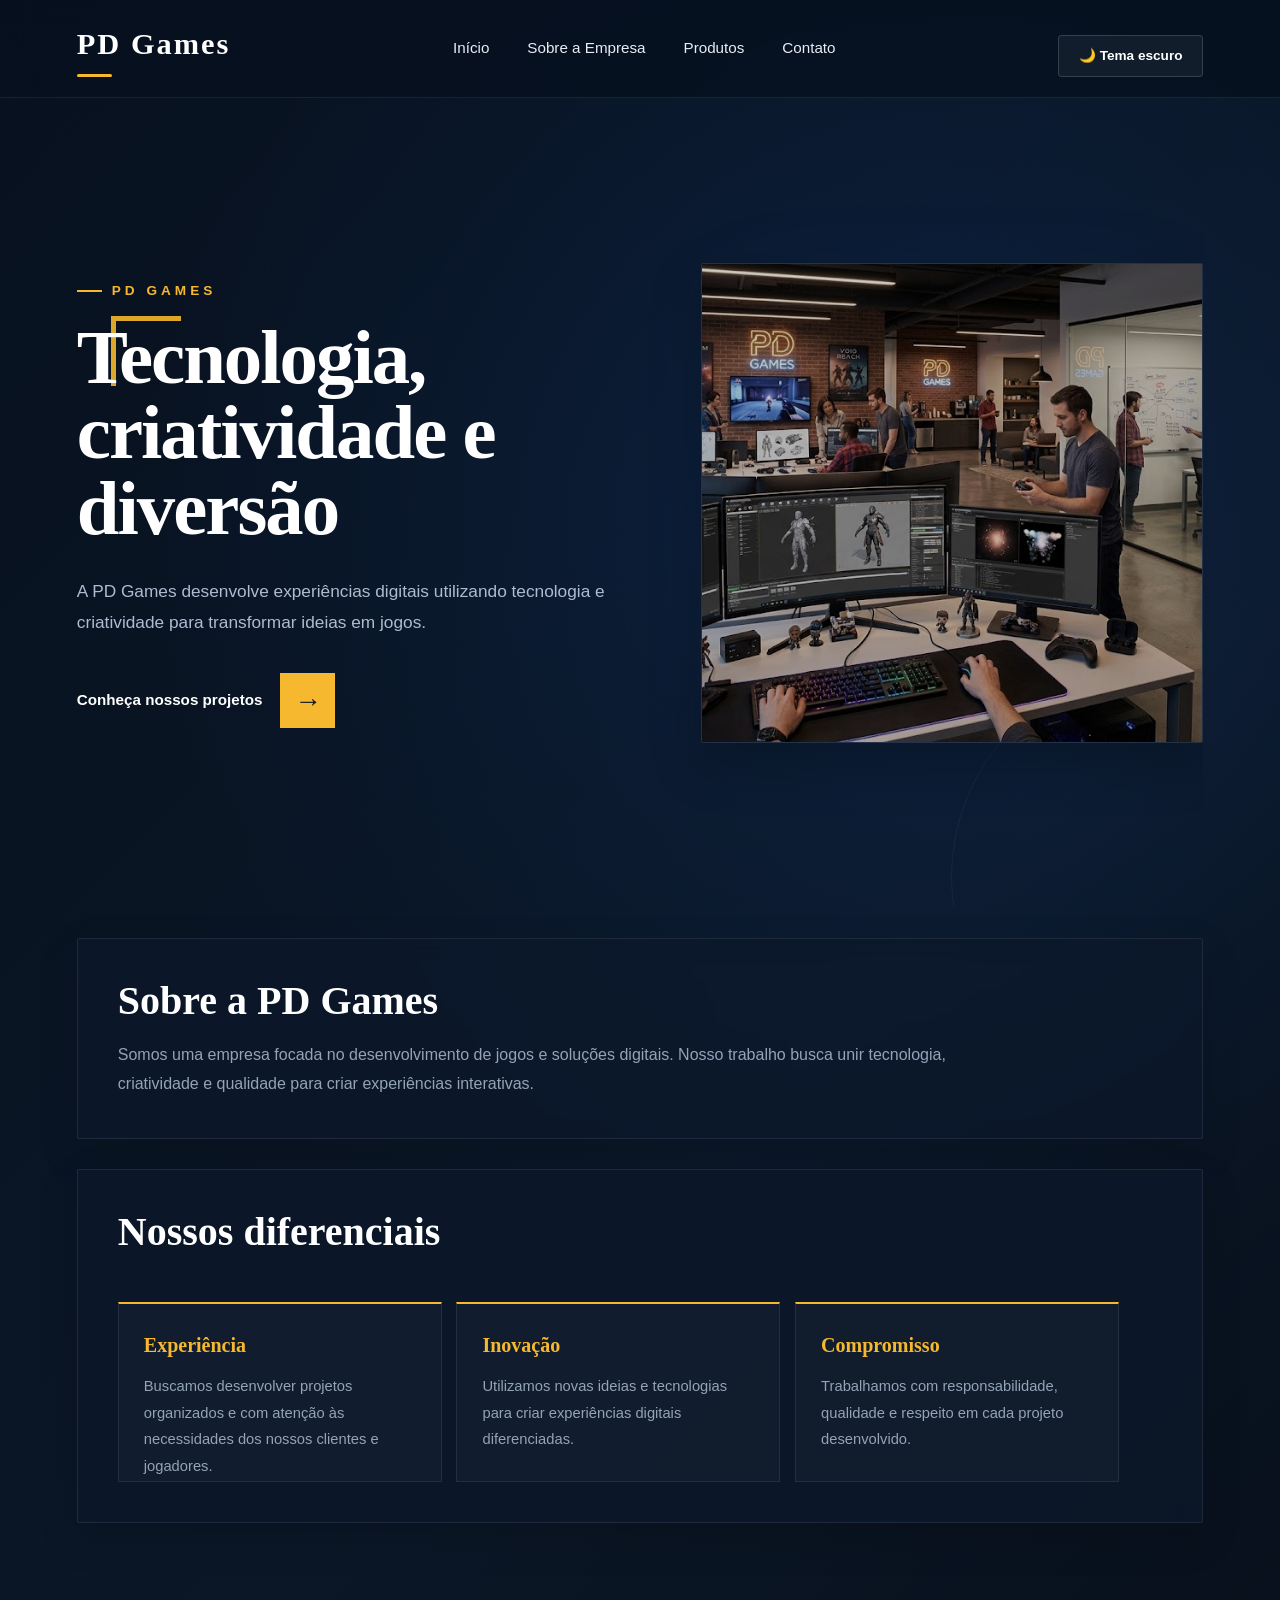
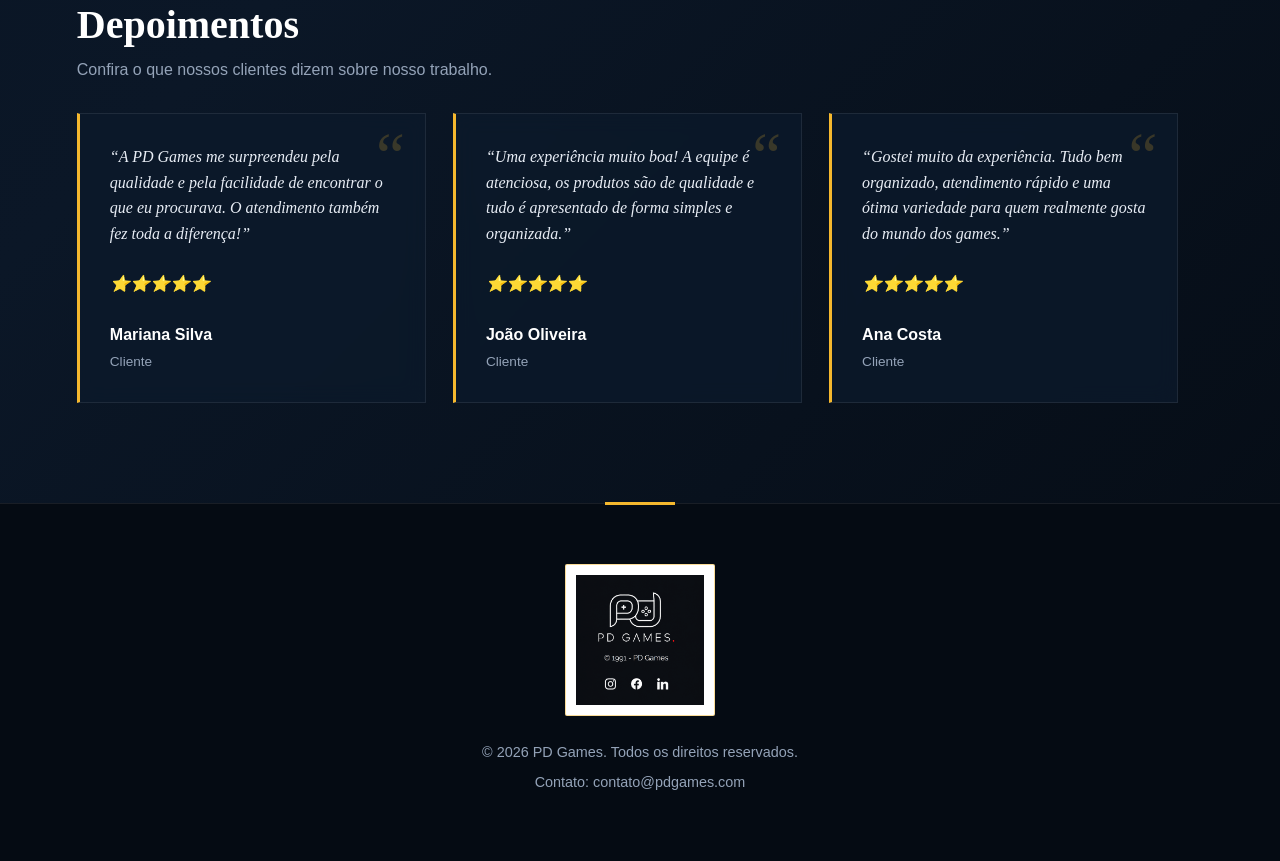
==== commit e9ee594d: "Atualizando o projeto" ====
--- a/index.html
+++ b/index.html
@@ -1,175 +1,183 @@
-<!DOCTYPE html>
-<html lang="pt-BR">
-
-<head>
-    <meta charset="UTF-8">
-    <meta name="viewport" content="width=device-width, initial-scale=1.0">
-    <title>PD Games - Início</title>
-    <link rel="stylesheet" href="style.css">
-</head>
-
-<body>
-
-    <header>
-        <h1>PD Games</h1>
-
-        <nav>
-            <a href="index.html">Início</a>
-            <a href="sobre.html">Sobre a Empresa</a>
-            <a href="produtos.html">Produtos</a>
-            <a href="contato.html">Contato</a>
-        </nav>
-
-        
-       <input type="checkbox" id="tema">
-       
-       <label for="tema" id="tema-btn">
-         <span class="texto-claro">☀️ Tema claro</span>
-         <span class="texto-escuro">🌙 Tema escuro</span>
-       </label>
-    </header>
-
-    <main>
-
-        <section class="destaque">
-        
-    <div class="destaque-conteudo">
-
-        <span class="destaque-tag">PD GAMES</span>
-
-        <h2>Tecnologia, criatividade e diversão</h2>
-
-        <p>
-            A PD Games desenvolve experiências digitais utilizando
-            tecnologia e criatividade para transformar ideias em jogos.
-        </p>
-
-        <a class="botao" href="produtos.html">
-            Conheça nossos projetos
-            <span>→</span>
-        </a>
-
-    </div>
-
-    <div class="destaque-imagem">
-        <img src="img/destaque.jpg" alt="PD Games - desenvolvimento de jogos">
-    </div>
-
-</section>
-        </section>
-
-        <section class="conteudo">
-            <h2>Sobre a PD Games</h2>
-
-            <p>
-                Somos uma empresa focada no desenvolvimento de jogos e
-                soluções digitais. Nosso trabalho busca unir tecnologia,
-                criatividade e qualidade para criar experiências interativas.
-            </p>
-        </section>
-
-        <section class="conteudo">
-            <h2>Nossos diferenciais</h2>
-
-            <article>
-                <h3>Experiência</h3>
-
-                <p>
-                    Buscamos desenvolver projetos organizados e com atenção
-                    às necessidades dos nossos clientes e jogadores.
-                </p>
-            </article>
-
-            <article>
-                <h3>Inovação</h3>
-
-                <p>
-                    Utilizamos novas ideias e tecnologias para criar
-                    experiências digitais diferenciadas.
-                </p>
-            </article>
-
-            <article>
-                <h3>Compromisso</h3>
-
-                <p>
-                    Trabalhamos com responsabilidade, qualidade e respeito
-                    em cada projeto desenvolvido.
-                </p>
-            </article>
-        </section>
-
-        <section class="depoimentos">
-
-            <header>
-                <h2>Depoimentos</h2>
-
-                <p>
-                    Confira o que nossos clientes dizem sobre nosso trabalho.
-                </p>
-            </header>
-
-            <article class="depoimento">
-
-                <blockquote>
-                    <p>
-                        "Excelente atendimento e muita qualidade no trabalho!"
-                    </p>
-                </blockquote>
-
-                <footer>
-                    <strong>Mariana Silva</strong>
-                    <span>Cliente</span>
-                </footer>
-
-            </article>
-
-            <article class="depoimento">
-
-                <blockquote>
-                    <p>
-                        "Um serviço feito com muito cuidado e atenção aos detalhes."
-                    </p>
-                </blockquote>
-
-                <footer>
-                    <strong>João Oliveira</strong>
-                    <span>Cliente</span>
-                </footer>
-
-            </article>
-
-            <article class="depoimento">
-
-                <blockquote>
-                    <p>
-                        "Gostei muito da experiência. Recomendo para todos!"
-                    </p>
-                </blockquote>
-
-                <footer>
-                    <strong>Ana Costa</strong>
-                    <span>Cliente</span>
-                </footer>
-
-            </article>
-
-        </section>
-
-    </main>
-
-    <footer>
-        <img src="img/logo.png" alt="Logo da PD Games">
-
-        <p>
-            © 2026 PD Games. Todos os direitos reservados.
-        </p>
-
-        <p>
-            Contato: contato@pdgames.com
-        </p>
-    </footer>
-
-</body>
-
+<!DOCTYPE html>
+<html lang="pt-BR">
+
+<head>
+    <meta charset="UTF-8">
+    <meta name="viewport" content="width=device-width, initial-scale=1.0">
+    <title>PD Games - Início</title>
+    <link rel="stylesheet" href="style.css">
+</head>
+
+<body>
+
+    <header>
+        <h1>PD Games</h1>
+
+        <nav>
+            <a href="index.html">Início</a>
+            <a href="sobre.html">Sobre a Empresa</a>
+            <a href="produtos.html">Produtos</a>
+            <a href="contato.html">Contato</a>
+        </nav>
+
+        
+       <input type="checkbox" id="tema">
+       
+       <label for="tema" id="tema-btn">
+         <span class="texto-claro">☀️ Tema claro</span>
+         <span class="texto-escuro">🌙 Tema escuro</span>
+       </label>
+    </header>
+
+    <main>
+
+        <section class="destaque">
+        
+    <div class="destaque-conteudo">
+
+        <span class="destaque-tag">PD GAMES</span>
+
+        <h2>Tecnologia, criatividade e diversão</h2>
+
+        <p>
+            A PD Games desenvolve experiências digitais utilizando
+            tecnologia e criatividade para transformar ideias em jogos.
+        </p>
+
+        <a class="botao" href="produtos.html">
+            Conheça nossos projetos
+            <span>→</span>
+        </a>
+
+    </div>
+
+    <div class="destaque-imagem">
+        <img src="img/destaque.jpg" alt="PD Games - desenvolvimento de jogos">
+    </div>
+
+
+        </section>
+
+        <section class="conteudo">
+            <h2>Sobre a PD Games</h2>
+
+            <p>
+                Somos uma empresa focada no desenvolvimento de jogos e
+                soluções digitais. Nosso trabalho busca unir tecnologia,
+                criatividade e qualidade para criar experiências interativas.
+            </p>
+        </section>
+
+        <section class="conteudo">
+            <h2>Nossos diferenciais</h2>
+
+            <article>
+                <h3>Experiência</h3>
+
+                <p>
+                    Buscamos desenvolver projetos organizados e com atenção
+                    às necessidades dos nossos clientes e jogadores.
+                </p>
+            </article>
+
+            <article>
+                <h3>Inovação</h3>
+
+                <p>
+                    Utilizamos novas ideias e tecnologias para criar
+                    experiências digitais diferenciadas.
+                </p>
+            </article>
+
+            <article>
+                <h3>Compromisso</h3>
+
+                <p>
+                    Trabalhamos com responsabilidade, qualidade e respeito
+                    em cada projeto desenvolvido.
+                </p>
+            </article>
+        </section>
+
+        <section class="depoimentos">
+
+            <header>
+                <h2>Depoimentos</h2>
+
+                <p>
+                    Confira o que nossos clientes dizem sobre nosso trabalho.
+                </p>
+            </header>
+
+            <article class="depoimento">
+
+                <blockquote>
+                    <p>
+                       “A PD Games me surpreendeu pela qualidade e pela facilidade de encontrar o que eu procurava. O atendimento também fez toda a diferença!”
+                    </p>
+                </blockquote>
+                    <p>
+                         ⭐⭐⭐⭐⭐
+                    </p>
+                <footer>
+                    <strong>Mariana Silva</strong>
+                    <span>Cliente</span>
+                </footer>
+
+            </article>
+
+            <article class="depoimento">
+
+                <blockquote>
+                    <p>
+                        “Uma experiência muito boa! A equipe é atenciosa, os produtos são de qualidade e tudo é apresentado de forma simples e organizada.”
+                    </p>
+                    
+                </blockquote>
+                    <p>
+                         ⭐⭐⭐⭐⭐
+                    </p>
+                <footer>
+                    <strong>João Oliveira</strong>
+                    <span>Cliente</span>
+                </footer>
+
+            </article>
+
+            <article class="depoimento">
+
+                <blockquote>
+                    <p>
+                        “Gostei muito da experiência. Tudo bem organizado, atendimento rápido e uma ótima variedade para quem realmente gosta do mundo dos games.”
+                    </p>
+                </blockquote>
+                    <p>
+                         ⭐⭐⭐⭐⭐
+                    </p>
+
+                <footer>
+                    <strong>Ana Costa</strong>
+                    <span>Cliente</span>
+                </footer>
+
+            </article>
+
+        </section>
+
+    </main>
+
+    <footer>
+        <img src="img/logo.png" alt="Logo da PD Games">
+
+        <p>
+            © 2026 PD Games. Todos os direitos reservados.
+        </p>
+
+        <p>
+            Contato: contato@pdgames.com
+        </p>
+    </footer>
+
+</body>
+
 </html>
--- a/style.css
+++ b/style.css
@@ -1,1388 +1,1444 @@
-/* ==================================================
-   CONFIGURAÇÕES GERAIS
-================================================== */
-
-* {
-    box-sizing: border-box;
-    margin: 0;
-    padding: 0;
-}
-
-:root {
-    --azul-fundo: #07111f;
-    --azul-fundo-2: #0c192b;
-    --azul-card: #102238;
-    --azul: #174ea6;
-    --azul-claro: #2563c7;
-    --amarelo: #f5b82e;
-    --amarelo-claro: #ffd15c;
-    --branco: #ffffff;
-    --branco-suave: #e8edf5;
-    --cinza: #94a3b8;
-    --cinza-escuro: #64748b;
-    --preto: #0f172a;
-    --borda: rgba(255, 255, 255, 0.08);
-    --sombra: 0 20px 50px rgba(0, 0, 0, 0.25);
-}
-
-html {
-    scroll-behavior: smooth;
-}
-
-body {
-    min-height: 100vh;
-    font-family: "Segoe UI", Arial, sans-serif;
-
-    background:
-        radial-gradient(
-            circle at 70% 20%,
-            rgba(23, 78, 166, 0.18),
-            transparent 35%
-        ),
-        linear-gradient(
-            135deg,
-            #07111f 0%,
-            #0b1727 50%,
-            #050b13 100%
-        );
-
-    color: var(--branco-suave);
-    line-height: 1.6;
-    overflow-x: hidden;
-
-    transition:
-        background 0.4s ease,
-        color 0.4s ease;
-}
-
-body::before {
-    content: "";
-    position: fixed;
-    inset: 0;
-    pointer-events: none;
-
-    background-image:
-        linear-gradient(
-            120deg,
-            transparent 48%,
-            rgba(255, 255, 255, 0.025) 49%,
-            transparent 50%
-        ),
-        linear-gradient(
-            60deg,
-            transparent 48%,
-            rgba(255, 255, 255, 0.018) 49%,
-            transparent 50%
-        );
-
-    background-size: 180px 180px;
-    opacity: 0.35;
-    z-index: -1;
-}
-
-/* ==================================================
-   BOTÃO DO TEMA
-================================================== */
-
-#tema {
-    display: none;
-}
-
-#tema-btn {
-    display: inline-flex;
-    align-items: center;
-    justify-content: center;
-
-    min-width: 145px;
-    padding: 9px 14px;
-
-    border: 1px solid rgba(255, 255, 255, 0.15);
-    border-radius: 4px;
-
-    background: rgba(255, 255, 255, 0.05);
-    color: var(--branco);
-
-    cursor: pointer;
-    font-size: 0.85rem;
-    font-weight: 600;
-
-    transition: 0.3s ease;
-}
-
-#tema-btn:hover {
-    background: var(--amarelo);
-    border-color: var(--amarelo);
-    color: #111827;
-    transform: translateY(-2px);
-}
-
-.texto-escuro {
-    display: inline;
-}
-
-.texto-claro {
-    display: none;
-}
-
-body:has(#tema:checked) .texto-escuro {
-    display: none;
-}
-
-body:has(#tema:checked) .texto-claro {
-    display: inline;
-}
-
-/* ==================================================
-   HEADER
-================================================== */
-
-body > header {
-    width: 100%;
-    min-height: 90px;
-
-    display: flex;
-    align-items: center;
-    justify-content: space-between;
-
-    gap: 30px;
-    padding: 20px 6%;
-
-    background: rgba(7, 17, 31, 0.82);
-
-    border-bottom: 1px solid var(--borda);
-
-    backdrop-filter: blur(14px);
-
-    position: relative;
-    z-index: 10;
-
-    transition: 0.3s ease;
-}
-
-body > header > h1 {
-    font-family: Georgia, "Times New Roman", serif;
-
-    color: var(--branco);
-    font-size: 1.9rem;
-
-    letter-spacing: 2px;
-    position: relative;
-}
-
-body > header > h1::after {
-    content: "";
-
-    display: block;
-
-    width: 35px;
-    height: 3px;
-
-    background: var(--amarelo);
-
-    margin-top: 5px;
-    border-radius: 10px;
-}
-
-body > header nav {
-    display: flex;
-    align-items: center;
-    gap: 8px;
-}
-
-body > header nav a {
-    color: var(--branco-suave);
-
-    text-decoration: none;
-
-    font-size: 0.95rem;
-    font-weight: 500;
-
-    padding: 10px 15px;
-
-    position: relative;
-
-    transition: 0.3s ease;
-}
-
-body > header nav a::after {
-    content: "";
-
-    position: absolute;
-
-    left: 15px;
-    right: 15px;
-    bottom: 4px;
-
-    height: 2px;
-
-    background: var(--amarelo);
-
-    transform: scaleX(0);
-    transform-origin: center;
-
-    transition: 0.3s ease;
-}
-
-body > header nav a:hover {
-    color: var(--amarelo-claro);
-}
-
-body > header nav a:hover::after {
-    transform: scaleX(1);
-}
-
-/* ==================================================
-   MAIN
-================================================== */
-
-main {
-    width: 100%;
-    max-width: 1400px;
-
-    margin: 0 auto;
-
-    padding: 0 6%;
-}
-
-/* ==================================================
-   DESTAQUE / HERO
-================================================== */
-
-.destaque {
-    min-height: calc(100vh - 90px);
-
-    display: grid;
-    grid-template-columns: 1.05fr 0.95fr;
-
-    align-items: center;
-
-    gap: 70px;
-
-    padding: 80px 0;
-
-    position: relative;
-    overflow: hidden;
-}
-
-.destaque::before {
-    content: "";
-
-    position: absolute;
-
-    width: 65px;
-    height: 65px;
-
-    left: 3%;
-    top: 27%;
-
-    border-left: 5px solid var(--amarelo);
-    border-top: 5px solid var(--amarelo);
-
-    opacity: 0.9;
-}
-
-.destaque::after {
-    content: "";
-
-    position: absolute;
-
-    width: 420px;
-    height: 420px;
-
-    right: -170px;
-    bottom: -180px;
-
-    border: 1px solid rgba(255, 255, 255, 0.05);
-
-    border-radius: 50%;
-}
-
-.destaque-conteudo {
-    position: relative;
-    z-index: 2;
-
-    max-width: 650px;
-}
-
-.destaque-tag {
-    display: inline-block;
-
-    color: var(--amarelo);
-
-    font-size: 0.85rem;
-    font-weight: 700;
-
-    letter-spacing: 4px;
-
-    margin-bottom: 18px;
-
-    position: relative;
-
-    padding-left: 35px;
-}
-
-.destaque-tag::before {
-    content: "";
-
-    position: absolute;
-
-    width: 25px;
-    height: 2px;
-
-    background: var(--amarelo);
-
-    left: 0;
-    top: 50%;
-
-    transform: translateY(-50%);
-}
-
-.destaque h2 {
-    font-family: Georgia, "Times New Roman", serif;
-
-    color: var(--branco);
-
-    font-size: clamp(3rem, 6vw, 5.8rem);
-
-    line-height: 0.98;
-    letter-spacing: -2px;
-
-    margin-bottom: 30px;
-}
-
-.destaque h2::selection {
-    background: var(--amarelo);
-    color: #111827;
-}
-
-.destaque p {
-    max-width: 560px;
-
-    color: #aebbd0;
-
-    font-size: 1.08rem;
-    line-height: 1.8;
-
-    margin-bottom: 10px;
-}
-
-.destaque-imagem {
-    position: relative;
-    z-index: 1;
-
-    display: flex;
-    justify-content: center;
-    align-items: center;
-}
-
-.destaque-imagem::before {
-    content: "";
-
-    position: absolute;
-
-    width: 85%;
-    height: 85%;
-
-    border: 1px solid rgba(245, 184, 46, 0.25);
-
-    transform: rotate(6deg);
-
-    z-index: -1;
-}
-
-.destaque-imagem::after {
-    content: "";
-
-    position: absolute;
-
-    inset: 10%;
-
-    background: rgba(23, 78, 166, 0.2);
-
-    filter: blur(50px);
-
-    z-index: -2;
-}
-
-.destaque-imagem img {
-    width: 100%;
-    max-width: 600px;
-    height: 480px;
-
-    object-fit: cover;
-
-    border-radius: 2px;
-
-    border: 1px solid rgba(255, 255, 255, 0.12);
-
-    box-shadow: var(--sombra);
-
-    filter: brightness(0.8) saturate(0.9);
-
-    transition: 0.5s ease;
-}
-
-.destaque-imagem:hover img {
-    transform: scale(1.02);
-
-    filter: brightness(0.95) saturate(1);
-}
-
-/* ==================================================
-   BOTÃO
-================================================== */
-
-.botao {
-    display: inline-flex;
-    align-items: center;
-
-    gap: 18px;
-
-    margin-top: 25px;
-
-    padding: 0;
-
-    background: transparent;
-
-    color: var(--branco);
-
-    text-decoration: none;
-
-    font-weight: 600;
-    font-size: 0.95rem;
-
-    transition: 0.3s ease;
-}
-
-.botao span {
-    display: flex;
-    align-items: center;
-    justify-content: center;
-
-    width: 55px;
-    height: 55px;
-
-    background: var(--amarelo);
-    color: #111827;
-
-    font-size: 1.7rem;
-    font-weight: normal;
-
-    transition: 0.3s ease;
-}
-
-.botao:hover {
-    color: var(--amarelo-claro);
-}
-
-.botao:hover span {
-    transform: translateX(7px);
-
-    background: var(--amarelo-claro);
-}
-
-/* ==================================================
-   TÍTULOS
-================================================== */
-
-h2 {
-    font-family: Georgia, "Times New Roman", serif;
-
-    color: var(--branco);
-
-    font-size: 2.5rem;
-
-    line-height: 1.1;
-}
-
-h3 {
-    font-family: Georgia, "Times New Roman", serif;
-}
-
-/* ==================================================
-   CONTEÚDO
-================================================== */
-
-.conteudo {
-    background: rgba(12, 25, 43, 0.75);
-
-    border: 1px solid var(--borda);
-
-    padding: 40px;
-
-    margin: 30px 0;
-
-    border-radius: 2px;
-
-    box-shadow: 0 15px 40px rgba(0, 0, 0, 0.15);
-
-    backdrop-filter: blur(10px);
-
-    transition: 0.3s ease;
-}
-
-.conteudo:hover {
-    border-color: rgba(245, 184, 46, 0.2);
-
-    transform: translateY(-3px);
-}
-
-.conteudo h2 {
-    margin-bottom: 18px;
-}
-
-.conteudo p {
-    color: var(--cinza);
-
-    max-width: 850px;
-
-    line-height: 1.8;
-}
-
-.pagina-titulo {
-    text-align: center;
-}
-
-.pagina-titulo h2 {
-    text-align: center;
-}
-
-.pagina-titulo img {
-    display: block;
-
-    margin: 25px auto 0;
-}
-
-/* ==================================================
-   CARDS - DIFERENCIAIS
-================================================== */
-
-.conteudo article {
-    display: inline-flex;
-
-    vertical-align: top;
-
-    width: 31%;
-
-    margin: 30px 1% 0 0;
-
-    padding: 25px;
-
-    min-height: 180px;
-    height: 180px;
-
-    flex-direction: column;
-
-    background: rgba(255, 255, 255, 0.025);
-
-    border: 1px solid var(--borda);
-
-    border-top: 2px solid var(--amarelo);
-
-    transition: 0.3s ease;
-}
-
-.conteudo article:hover {
-    transform: translateY(-6px);
-
-    background: rgba(255, 255, 255, 0.05);
-
-    box-shadow: 0 15px 30px rgba(0, 0, 0, 0.2);
-}
-
-.conteudo h3 {
-    color: var(--amarelo);
-
-    font-size: 1.25rem;
-
-    margin-bottom: 12px;
-}
-
-.conteudo article p {
-    font-size: 0.92rem;
-}
-
-/* ==================================================
-   PRODUTOS
-================================================== */
-
-.produtos {
-    display: grid;
-
-    grid-template-columns: repeat(3, 1fr);
-
-    gap: 25px;
-
-    margin: 30px 0;
-}
-
-.produto {
-    background: rgba(12, 25, 43, 0.8);
-
-    border: 1px solid var(--borda);
-
-    padding: 25px;
-
-    min-height: 390px;
-
-    display: flex;
-
-    flex-direction: column;
-
-    align-items: center;
-
-    text-align: center;
-
-    transition: 0.35s ease;
-
-    backdrop-filter: blur(10px);
-}
-
-.produto:hover {
-    transform: translateY(-8px);
-
-    border-color: rgba(245, 184, 46, 0.4);
-
-    box-shadow: var(--sombra);
-}
-
-.produto img {
-    width: 100%;
-    height: 190px;
-
-    object-fit: cover;
-
-    margin-bottom: 22px;
-
-    filter: brightness(0.85);
-
-    transition: 0.3s ease;
-}
-
-.produto:hover img {
-    filter: brightness(1);
-}
-
-.produto h3 {
-    color: var(--amarelo);
-
-    margin-bottom: 10px;
-
-    font-size: 1.3rem;
-}
-
-.produto p {
-    color: var(--cinza);
-
-    font-size: 0.92rem;
-}
-
-/* ==================================================
-   DEPOIMENTOS
-================================================== */
-
-.depoimentos {
-    margin: 80px 0;
-}
-
-.depoimentos > header {
-    background: transparent;
-
-    border: 0;
-
-    padding: 0 0 30px;
-
-    text-align: left;
-}
-
-.depoimentos > header h2 {
-    margin-bottom: 10px;
-}
-
-.depoimentos > header p {
-    color: var(--cinza);
-}
-
-.depoimento {
-    display: inline-block;
-
-    vertical-align: top;
-
-    width: 31%;
-
-    margin-right: 2%;
-
-    min-height: 190px;
-
-    padding: 30px;
-
-    background: rgba(12, 25, 43, 0.8);
-
-    border: 1px solid var(--borda);
-
-    border-left: 3px solid var(--amarelo);
-
-    position: relative;
-
-    backdrop-filter: blur(10px);
-
-    transition: 0.3s ease;
-}
-
-.depoimento:hover {
-    transform: translateY(-5px);
-
-    box-shadow: var(--sombra);
-}
-
-.depoimento::before {
-    content: "“";
-
-    position: absolute;
-
-    top: 10px;
-    right: 20px;
-
-    font-family: Georgia, serif;
-
-    font-size: 65px;
-
-    line-height: 1;
-
-    color: rgba(245, 184, 46, 0.2);
-}
-
-.depoimento p {
-    margin: 0 0 25px;
-
-    color: var(--branco-suave);
-
-    font-family: Georgia, serif;
-
-    font-style: italic;
-}
-
-.depoimento footer {
-    background: transparent;
-
-    border: 0;
-
-    padding: 0;
-
-    margin: 0;
-
-    text-align: left;
-
-    color: var(--branco);
-}
-
-.depoimento footer::before {
-    content: "";
-}
-
-.depoimento footer span {
-    display: block;
-
-    margin-top: 3px;
-
-    color: var(--cinza);
-
-    font-size: 0.85rem;
-}
-
-/* ==================================================
-   CONTATO
-================================================== */
-
-.contato {
-    display: grid;
-
-    grid-template-columns: 1fr 1fr;
-
-    gap: 30px;
-}
-
-.informacoes,
-form {
-    background: rgba(12, 25, 43, 0.8);
-
-    border: 1px solid var(--borda);
-
-    padding: 35px;
-
-    backdrop-filter: blur(10px);
-}
-
-fieldset {
-    border: 1px solid var(--borda);
-
-    padding: 25px;
-}
-
-legend {
-    color: var(--amarelo);
-
-    font-weight: bold;
-
-    font-family: Georgia, serif;
-
-    padding: 0 8px;
-}
-
-label {
-    display: block;
-
-    margin-top: 15px;
-
-    color: var(--branco-suave);
-
-    font-weight: 600;
-}
-
-input:not(#tema),
-textarea {
-    width: 100%;
-
-    padding: 13px 14px;
-
-    margin-top: 7px;
-
-    background: rgba(255, 255, 255, 0.04);
-
-    color: white;
-
-    border: 1px solid var(--borda);
-
-    border-radius: 2px;
-
-    font-family: inherit;
-
-    transition: 0.3s ease;
-}
-
-input:not(#tema):focus,
-textarea:focus {
-    outline: none;
-
-    border-color: var(--amarelo);
-
-    box-shadow: 0 0 0 2px rgba(245, 184, 46, 0.1);
-}
-
-button {
-    background: var(--amarelo);
-
-    color: #111827;
-
-    border: 0;
-
-    padding: 13px 25px;
-
-    cursor: pointer;
-
-    font-weight: 700;
-
-    transition: 0.3s ease;
-}
-
-button:hover {
-    background: var(--amarelo-claro);
-
-    transform: translateY(-2px);
-}
-
-/* ==================================================
-   GALERIA
-================================================== */
-
-.galeria {
-    text-align: center;
-
-    margin: 60px 0;
-}
-
-.galeria figure {
-    display: inline-block;
-
-    width: 220px;
-
-    margin: 10px;
-
-    overflow: hidden;
-}
-
-.galeria img {
-    width: 100%;
-
-    display: block;
-
-    transition: 0.4s ease;
-}
-
-.galeria img:hover {
-    transform: scale(1.05);
-}
-
-/* ==================================================
-   FOOTER
-================================================== */
-
-body > footer {
-    margin-top: 100px;
-
-    padding: 60px 20px;
-
-    text-align: center;
-
-    background: #050b13;
-
-    border-top: 1px solid var(--borda);
-
-    color: var(--cinza);
-
-    position: relative;
-}
-
-body > footer::before {
-    content: "";
-
-    position: absolute;
-
-    top: -2px;
-    left: 50%;
-
-    width: 70px;
-    height: 3px;
-
-    background: var(--amarelo);
-
-    transform: translateX(-50%);
-}
-
-body > footer img {
-    width: 150px;
-
-    max-width: 80%;
-
-    height: auto;
-
-    margin: 0 auto 25px;
-
-    display: block;
-
-    padding: 10px;
-
-    background: white;
-
-    border: 1px solid rgba(245, 184, 46, 0.5);
-
-    border-radius: 2px;
-}
-
-body > footer p {
-    margin: 7px 0;
-
-    color: var(--cinza);
-
-    font-size: 0.9rem;
-}
-
-/* ==================================================
-   TEMA CLARO
-================================================== */
-
-body:has(#tema:checked) {
-    background:
-        radial-gradient(
-            circle at 15% 20%,
-            rgba(37, 99, 199, 0.14),
-            transparent 30%
-        ),
-        radial-gradient(
-            circle at 85% 75%,
-            rgba(245, 184, 46, 0.10),
-            transparent 28%
-        ),
-        linear-gradient(
-            135deg,
-            #e8f0f8 0%,
-            #f8fafc 45%,
-            #dfe9f3 100%
-        );
-
-    color: #1e293b;
-}
-
-/* ==================================================
-   FUNDO - TEMA CLARO
-================================================== */
-
-body:has(#tema:checked)::before {
-    background-image:
-        linear-gradient(
-            120deg,
-            transparent 48%,
-            rgba(23, 78, 166, 0.035) 49%,
-            transparent 50%
-        ),
-        linear-gradient(
-            60deg,
-            transparent 48%,
-            rgba(23, 78, 166, 0.025) 49%,
-            transparent 50%
-        );
-
-    background-size: 180px 180px;
-
-    opacity: 0.5;
-}
-
-/* ==================================================
-   HEADER - TEMA CLARO
-================================================== */
-
-body:has(#tema:checked) > header {
-    background: rgba(255, 255, 255, 0.88);
-
-    border-bottom-color: rgba(15, 23, 42, 0.08);
-}
-
-body:has(#tema:checked) > header > h1 {
-    color: #172033;
-}
-
-body:has(#tema:checked) > header nav a {
-    color: #334155;
-}
-
-body:has(#tema:checked) > header nav a:hover {
-    color: #174ea6;
-}
-
-body:has(#tema:checked) #tema-btn {
-    background: rgba(15, 23, 42, 0.04);
-
-    color: #334155;
-
-    border-color: #cbd5e1;
-}
-
-/* ==================================================
-   HERO - TEMA CLARO
-================================================== */
-
-body:has(#tema:checked) .destaque h2 {
-    color: #172033;
-}
-
-body:has(#tema:checked) .destaque p {
-    color: #64748b;
-}
-
-body:has(#tema:checked) .destaque-tag {
-    color: #174ea6;
-}
-
-body:has(#tema:checked) .destaque-tag::before {
-    background: #174ea6;
-}
-
-body:has(#tema:checked) .destaque::before {
-    border-color: #f5b82e;
-}
-
-body:has(#tema:checked) .destaque-imagem img {
-    box-shadow: 0 20px 45px rgba(15, 23, 42, 0.18);
-
-    filter: brightness(0.95);
-}
-
-/* ==================================================
-   CONTEÚDO - TEMA CLARO
-================================================== */
-
-body:has(#tema:checked) .conteudo,
-body:has(#tema:checked) .produto,
-body:has(#tema:checked) .informacoes,
-body:has(#tema:checked) form,
-body:has(#tema:checked) .depoimento {
-    background: rgba(255, 255, 255, 0.85);
-
-    border-color: rgba(148, 163, 184, 0.25);
-
-    color: #334155;
-
-    box-shadow: 0 15px 40px rgba(15, 23, 42, 0.07);
-}
-
-body:has(#tema:checked) .conteudo h2,
-body:has(#tema:checked) .depoimentos h2 {
-    color: #172033;
-}
-
-body:has(#tema:checked) .conteudo p,
-body:has(#tema:checked) .depoimentos > header p {
-    color: #64748b;
-}
-
-/* ==================================================
-   DIFERENCIAIS - TEMA CLARO
-================================================== */
-
-body:has(#tema:checked) .conteudo article {
-    background: rgba(241, 245, 249, 0.8);
-
-    border-color: #e2e8f0;
-
-    border-top-color: #f5b82e;
-}
-
-body:has(#tema:checked) .conteudo h3 {
-    color: #174ea6;
-}
-
-/* ==================================================
-   PRODUTOS - TEMA CLARO
-================================================== */
-
-/*
-   CORREÇÃO DO "NOSSOS PRODUTOS"
-   O título está dentro de .pagina-titulo,
-   e não dentro de .produtos.
-*/
-
-body:has(#tema:checked) .pagina-titulo h2 {
-    color: #172033 !important;
-}
-
-body:has(#tema:checked) .pagina-titulo p {
-    color: #334155;
-}
-
-body:has(#tema:checked) .produto h3 {
-    color: #174ea6;
-}
-
-body:has(#tema:checked) .produto p {
-    color: #64748b;
-}
-
-/* ==================================================
-   DEPOIMENTOS - TEMA CLARO
-================================================== */
-
-body:has(#tema:checked) .depoimento p {
-    color: #475569;
-}
-
-body:has(#tema:checked) .depoimento footer {
-    color: #172033;
-}
-
-body:has(#tema:checked) .depoimento footer span {
-    color: #64748b;
-}
-
-/* ==================================================
-   FORMULÁRIO - TEMA CLARO
-================================================== */
-
-body:has(#tema:checked) fieldset {
-    border-color: #cbd5e1;
-}
-
-body:has(#tema:checked) legend {
-    color: #174ea6;
-}
-
-body:has(#tema:checked) label {
-    color: #334155;
-}
-
-body:has(#tema:checked) input:not(#tema),
-body:has(#tema:checked) textarea {
-    background: #ffffff;
-
-    color: #172033;
-
-    border-color: #cbd5e1;
-}
-
-/* ==================================================
-   FOOTER - TEMA CLARO
-================================================== */
-
-body:has(#tema:checked) > footer {
-    background: #e8eef5;
-
-    border-top-color: #d8e0e9;
-
-    color: #475569;
-}
-
-body:has(#tema:checked) > footer p {
-    color: #64748b;
-}
-
-/* ==================================================
-   RESPONSIVIDADE
-================================================== */
-
-@media (max-width: 1000px) {
-
-    body > header {
-        padding: 20px 4%;
-
-        flex-wrap: wrap;
-    }
-
-    body > header nav {
-        order: 3;
-
-        width: 100%;
-
-        justify-content: center;
-
-        flex-wrap: wrap;
-    }
-
-    main {
-        padding: 0 4%;
-    }
-
-    .destaque {
-        grid-template-columns: 1fr;
-
-        min-height: auto;
-
-        padding: 80px 0;
-    }
-
-    .destaque-conteudo {
-        max-width: 800px;
-    }
-
-    .destaque-imagem img {
-        max-width: 700px;
-
-        height: 400px;
-    }
-
-    .conteudo article,
-    .depoimento {
-        width: 48%;
-
-        margin-right: 1%;
-    }
-
-    .produtos {
-        grid-template-columns: repeat(2, 1fr);
-    }
-}
-
-/* ==================================================
-   CELULAR
-================================================== */
-
-@media (max-width: 700px) {
-
-    body > header {
-        flex-direction: column;
-
-        justify-content: center;
-
-        gap: 15px;
-
-        padding: 25px 20px;
-    }
-
-    body > header nav {
-        flex-direction: column;
-
-        gap: 0;
-    }
-
-    body > header nav a {
-        width: 100%;
-
-        text-align: center;
-    }
-
-    #tema-btn {
-        margin-top: 5px;
-    }
-
-    main {
-        padding: 0 20px;
-    }
-
-    .destaque {
-        padding: 65px 0;
-
-        gap: 45px;
-    }
-
-    .destaque::before {
-        width: 40px;
-        height: 40px;
-
-        left: 0;
-        top: 20%;
-    }
-
-    .destaque h2 {
-        font-size: 3rem;
-
-        letter-spacing: -1px;
-    }
-
-    .destaque p {
-        font-size: 1rem;
-    }
-
-    .destaque-imagem img {
-        height: 300px;
-    }
-
-    .conteudo {
-        padding: 28px 22px;
-    }
-
-    .conteudo article,
-    .depoimento {
-        display: block;
-
-        width: 100%;
-
-        margin: 20px 0 0;
-    }
-
-    /* Diferenciais no celular */
-    .conteudo article {
-        height: auto;
-
-        min-height: 180px;
-    }
-
-    .produtos {
-        grid-template-columns: 1fr;
-    }
-
-    .produto {
-        max-width: 100%;
-    }
-
-    .contato {
-        grid-template-columns: 1fr;
-    }
-
-    h2 {
-        font-size: 2rem;
-    }
-
-    body > footer {
-        margin-top: 60px;
-
-        padding: 45px 20px;
-    }
+
+* {
+    box-sizing: border-box;
+    margin: 0;
+    padding: 0;
+}
+
+:root {
+    --azul-fundo: #07111f;
+    --azul-fundo-2: #0c192b;
+    --azul-card: #102238;
+    --azul: #174ea6;
+    --azul-claro: #2563c7;
+    --amarelo: #f5b82e;
+    --amarelo-claro: #ffd15c;
+    --branco: #ffffff;
+    --branco-suave: #e8edf5;
+    --cinza: #94a3b8;
+    --cinza-escuro: #64748b;
+    --preto: #0f172a;
+    --borda: rgba(255, 255, 255, 0.08);
+    --sombra: 0 20px 50px rgba(0, 0, 0, 0.25);
+}
+
+html {
+    scroll-behavior: smooth;
+}
+
+body {
+    min-height: 100vh;
+    font-family: "Segoe UI", Arial, sans-serif;
+
+    background:
+        radial-gradient(
+            circle at 70% 20%,
+            rgba(23, 78, 166, 0.18),
+            transparent 35%
+        ),
+        linear-gradient(
+            135deg,
+            #07111f 0%,
+            #0b1727 50%,
+            #050b13 100%
+        );
+
+    color: var(--branco-suave);
+    line-height: 1.6;
+    overflow-x: hidden;
+
+    transition:
+        background 0.4s ease,
+        color 0.4s ease;
+}
+
+body::before {
+    content: "";
+    position: fixed;
+    inset: 0;
+    pointer-events: none;
+
+    background-image:
+        linear-gradient(
+            120deg,
+            transparent 48%,
+            rgba(255, 255, 255, 0.025) 49%,
+            transparent 50%
+        ),
+        linear-gradient(
+            60deg,
+            transparent 48%,
+            rgba(255, 255, 255, 0.018) 49%,
+            transparent 50%
+        );
+
+    background-size: 180px 180px;
+    opacity: 0.35;
+    z-index: -1;
+}
+
+/* ==================================================
+   BOTÃO DO TEMA
+================================================== */
+
+#tema {
+    display: none;
+}
+
+#tema-btn {
+    display: inline-flex;
+    align-items: center;
+    justify-content: center;
+
+    min-width: 145px;
+    padding: 9px 14px;
+
+    border: 1px solid rgba(255, 255, 255, 0.15);
+    border-radius: 4px;
+
+    background: rgba(255, 255, 255, 0.05);
+    color: var(--branco);
+
+    cursor: pointer;
+    font-size: 0.85rem;
+    font-weight: 600;
+
+    transition: 0.3s ease;
+}
+
+#tema-btn:hover {
+    background: var(--amarelo);
+    border-color: var(--amarelo);
+    color: #111827;
+    transform: translateY(-2px);
+}
+
+.texto-escuro {
+    display: inline;
+}
+
+.texto-claro {
+    display: none;
+}
+
+body:has(#tema:checked) .texto-escuro {
+    display: none;
+}
+
+body:has(#tema:checked) .texto-claro {
+    display: inline;
+}
+
+/* ==================================================
+   HEADER
+================================================== */
+
+body > header {
+    width: 100%;
+    min-height: 90px;
+
+    display: flex;
+    align-items: center;
+    justify-content: space-between;
+
+    gap: 30px;
+    padding: 20px 6%;
+
+    background: rgba(7, 17, 31, 0.82);
+
+    border-bottom: 1px solid var(--borda);
+
+    backdrop-filter: blur(14px);
+
+    position: relative;
+    z-index: 10;
+
+    transition: 0.3s ease;
+}
+
+body > header > h1 {
+    font-family: Georgia, "Times New Roman", serif;
+
+    color: var(--branco);
+    font-size: 1.9rem;
+
+    letter-spacing: 2px;
+    position: relative;
+}
+
+body > header > h1::after {
+    content: "";
+
+    display: block;
+
+    width: 35px;
+    height: 3px;
+
+    background: var(--amarelo);
+
+    margin-top: 5px;
+    border-radius: 10px;
+}
+
+body > header nav {
+    display: flex;
+    align-items: center;
+    gap: 8px;
+}
+
+body > header nav a {
+    color: var(--branco-suave);
+
+    text-decoration: none;
+
+    font-size: 0.95rem;
+    font-weight: 500;
+
+    padding: 10px 15px;
+
+    position: relative;
+
+    transition: 0.3s ease;
+}
+
+body > header nav a::after {
+    content: "";
+
+    position: absolute;
+
+    left: 15px;
+    right: 15px;
+    bottom: 4px;
+
+    height: 2px;
+
+    background: var(--amarelo);
+
+    transform: scaleX(0);
+    transform-origin: center;
+
+    transition: 0.3s ease;
+}
+
+body > header nav a:hover {
+    color: var(--amarelo-claro);
+}
+
+body > header nav a:hover::after {
+    transform: scaleX(1);
+}
+
+/* ==================================================
+   MAIN
+================================================== */
+
+main {
+    width: 100%;
+    max-width: 1400px;
+
+    margin: 0 auto;
+
+    padding: 0 6%;
+}
+
+/* ==================================================
+   DESTAQUE / HERO
+================================================== */
+
+.destaque {
+    min-height: calc(100vh - 90px);
+
+    display: grid;
+    grid-template-columns: 1.05fr 0.95fr;
+
+    align-items: center;
+
+    gap: 70px;
+
+    padding: 80px 0;
+
+    position: relative;
+    overflow: hidden;
+}
+
+.destaque::before {
+    content: "";
+
+    position: absolute;
+
+    width: 65px;
+    height: 65px;
+
+    left: 3%;
+    top: 27%;
+
+    border-left: 5px solid var(--amarelo);
+    border-top: 5px solid var(--amarelo);
+
+    opacity: 0.9;
+}
+
+.destaque::after {
+    content: "";
+
+    position: absolute;
+
+    width: 420px;
+    height: 420px;
+
+    right: -170px;
+    bottom: -180px;
+
+    border: 1px solid rgba(255, 255, 255, 0.05);
+
+    border-radius: 50%;
+}
+
+.destaque-conteudo {
+    position: relative;
+    z-index: 2;
+
+    max-width: 650px;
+}
+
+.destaque-tag {
+    display: inline-block;
+
+    color: var(--amarelo);
+
+    font-size: 0.85rem;
+    font-weight: 700;
+
+    letter-spacing: 4px;
+
+    margin-bottom: 18px;
+
+    position: relative;
+
+    padding-left: 35px;
+}
+
+.destaque-tag::before {
+    content: "";
+
+    position: absolute;
+
+    width: 25px;
+    height: 2px;
+
+    background: var(--amarelo);
+
+    left: 0;
+    top: 50%;
+
+    transform: translateY(-50%);
+}
+
+.destaque h2 {
+    font-family: Georgia, "Times New Roman", serif;
+
+    color: var(--branco);
+
+    font-size: clamp(3rem, 6vw, 5.8rem);
+
+    line-height: 0.98;
+    letter-spacing: -2px;
+
+    margin-bottom: 30px;
+}
+
+.destaque h2::selection {
+    background: var(--amarelo);
+    color: #111827;
+}
+
+.destaque p {
+    max-width: 560px;
+
+    color: #aebbd0;
+
+    font-size: 1.08rem;
+    line-height: 1.8;
+
+    margin-bottom: 10px;
+}
+
+.destaque-imagem {
+    position: relative;
+    z-index: 1;
+
+    display: flex;
+    justify-content: center;
+    align-items: center;
+}
+
+.destaque-imagem::before {
+    content: "";
+
+    position: absolute;
+
+    width: 85%;
+    height: 85%;
+
+    border: 1px solid rgba(245, 184, 46, 0.25);
+
+    transform: rotate(6deg);
+
+    z-index: -1;
+}
+
+.destaque-imagem::after {
+    content: "";
+
+    position: absolute;
+
+    inset: 10%;
+
+    background: rgba(23, 78, 166, 0.2);
+
+    filter: blur(50px);
+
+    z-index: -2;
+}
+
+.destaque-imagem img {
+    width: 100%;
+    max-width: 600px;
+    height: 480px;
+
+    object-fit: cover;
+
+    border-radius: 2px;
+
+    border: 1px solid rgba(255, 255, 255, 0.12);
+
+    box-shadow: var(--sombra);
+
+    filter: brightness(0.8) saturate(0.9);
+
+    transition: 0.5s ease;
+}
+
+.destaque-imagem:hover img {
+    transform: scale(1.02);
+
+    filter: brightness(0.95) saturate(1);
+}
+
+/* ==================================================
+   BOTÃO
+================================================== */
+
+.botao {
+    display: inline-flex;
+    align-items: center;
+
+    gap: 18px;
+
+    margin-top: 25px;
+
+    padding: 0;
+
+    background: transparent;
+
+    color: var(--branco);
+
+    text-decoration: none;
+
+    font-weight: 600;
+    font-size: 0.95rem;
+
+    transition: 0.3s ease;
+}
+
+.botao span {
+    display: flex;
+    align-items: center;
+    justify-content: center;
+
+    width: 55px;
+    height: 55px;
+
+    background: var(--amarelo);
+    color: #111827;
+
+    font-size: 1.7rem;
+    font-weight: normal;
+
+    transition: 0.3s ease;
+}
+
+.botao:hover {
+    color: var(--amarelo-claro);
+}
+
+.botao:hover span {
+    transform: translateX(7px);
+
+    background: var(--amarelo-claro);
+}
+
+/* ==================================================
+   TÍTULOS
+================================================== */
+
+h2 {
+    font-family: Georgia, "Times New Roman", serif;
+
+    color: var(--branco);
+
+    font-size: 2.5rem;
+
+    line-height: 1.1;
+}
+
+h3 {
+    font-family: Georgia, "Times New Roman", serif;
+}
+
+/* ==================================================
+   CONTEÚDO
+================================================== */
+
+.conteudo {
+    background: rgba(12, 25, 43, 0.75);
+
+    border: 1px solid var(--borda);
+
+    padding: 40px;
+
+    margin: 30px 0;
+
+    border-radius: 2px;
+
+    box-shadow: 0 15px 40px rgba(0, 0, 0, 0.15);
+
+    backdrop-filter: blur(10px);
+
+    transition: 0.3s ease;
+}
+
+.conteudo:hover {
+    border-color: rgba(245, 184, 46, 0.2);
+
+    transform: translateY(-3px);
+}
+
+.conteudo h2 {
+    margin-bottom: 18px;
+}
+
+.conteudo p {
+    color: var(--cinza);
+
+    max-width: 850px;
+
+    line-height: 1.8;
+}
+
+.pagina-titulo {
+    text-align: center;
+}
+
+.pagina-titulo h2 {
+    text-align: center;
+}
+
+.pagina-titulo img {
+    display: block;
+
+    margin: 25px auto 0;
+}
+
+/* ==================================================
+   CARDS - DIFERENCIAIS
+================================================== */
+
+.conteudo article {
+    display: inline-flex;
+
+    vertical-align: top;
+
+    width: 31%;
+
+    margin: 30px 1% 0 0;
+
+    padding: 25px;
+
+    min-height: 180px;
+    height: 180px;
+
+    flex-direction: column;
+
+    background: rgba(255, 255, 255, 0.025);
+
+    border: 1px solid var(--borda);
+
+    border-top: 2px solid var(--amarelo);
+
+    transition: 0.3s ease;
+}
+
+.conteudo article:hover {
+    transform: translateY(-6px);
+
+    background: rgba(255, 255, 255, 0.05);
+
+    box-shadow: 0 15px 30px rgba(0, 0, 0, 0.2);
+}
+
+.conteudo h3 {
+    color: var(--amarelo);
+
+    font-size: 1.25rem;
+
+    margin-bottom: 12px;
+}
+
+.conteudo article p {
+    font-size: 0.92rem;
+}
+
+/* ==================================================
+   PRODUTOS
+================================================== */
+
+.produtos {
+    display: grid;
+
+    grid-template-columns: repeat(3, 1fr);
+
+    gap: 25px;
+
+    margin: 30px 0;
+}
+
+.produto {
+    background: rgba(12, 25, 43, 0.8);
+
+    border: 1px solid var(--borda);
+
+    padding: 25px;
+
+    min-height: 390px;
+
+    display: flex;
+
+    flex-direction: column;
+
+    align-items: center;
+
+    text-align: center;
+
+    transition: 0.35s ease;
+
+    backdrop-filter: blur(10px);
+}
+
+.produto:hover {
+    transform: translateY(-8px);
+
+    border-color: rgba(245, 184, 46, 0.4);
+
+    box-shadow: var(--sombra);
+}
+
+.produto img {
+    width: 100%;
+    height: 190px;
+
+    object-fit: cover;
+
+    margin-bottom: 22px;
+
+    filter: brightness(0.85);
+
+    transition: 0.3s ease;
+}
+
+.produto:hover img {
+    filter: brightness(1);
+}
+
+.produto h3 {
+    color: var(--amarelo);
+
+    margin-bottom: 10px;
+
+    font-size: 1.3rem;
+}
+
+.produto p {
+    color: var(--cinza);
+
+    font-size: 0.92rem;
+}
+
+/* ==================================================
+   DEPOIMENTOS
+================================================== */
+
+.depoimentos {
+    margin: 80px 0;
+}
+
+.depoimentos > header {
+    background: transparent;
+
+    border: 0;
+
+    padding: 0 0 30px;
+
+    text-align: left;
+}
+
+.depoimentos > header h2 {
+    margin-bottom: 10px;
+}
+
+.depoimentos > header p {
+    color: var(--cinza);
+}
+
+.depoimento {
+    display: inline-block;
+
+    vertical-align: top;
+
+    width: 31%;
+
+    margin-right: 2%;
+
+    min-height: 190px;
+
+    padding: 30px;
+
+    background: rgba(12, 25, 43, 0.8);
+
+    border: 1px solid var(--borda);
+
+    border-left: 3px solid var(--amarelo);
+
+    position: relative;
+
+    backdrop-filter: blur(10px);
+
+    transition: 0.3s ease;
+}
+
+.depoimento:hover {
+    transform: translateY(-5px);
+
+    box-shadow: var(--sombra);
+}
+
+.depoimento::before {
+    content: "“";
+
+    position: absolute;
+
+    top: 10px;
+    right: 20px;
+
+    font-family: Georgia, serif;
+
+    font-size: 65px;
+
+    line-height: 1;
+
+    color: rgba(245, 184, 46, 0.2);
+}
+
+.depoimento p {
+    margin: 0 0 25px;
+
+    color: var(--branco-suave);
+
+    font-family: Georgia, serif;
+
+    font-style: italic;
+}
+
+.depoimento footer {
+    background: transparent;
+
+    border: 0;
+
+    padding: 0;
+
+    margin: 0;
+
+    text-align: left;
+
+    color: var(--branco);
+}
+
+.depoimento footer::before {
+    content: "";
+}
+
+.depoimento footer span {
+    display: block;
+
+    margin-top: 3px;
+
+    color: var(--cinza);
+
+    font-size: 0.85rem;
+}
+
+/* ==================================================
+   CONTATO
+================================================== */
+
+.contato {
+    display: grid;
+
+    grid-template-columns: 1fr 1fr;
+
+    gap: 30px;
+
+    margin: 40px 0 80px;
+}
+
+.informacoes,
+form {
+    background: rgba(12, 25, 43, 0.8);
+
+    border: 1px solid var(--borda);
+
+    padding: 35px;
+
+    backdrop-filter: blur(10px);
+
+    border-radius: 2px;
+
+    box-shadow: 0 15px 40px rgba(0, 0, 0, 0.15);
+
+    transition: 0.3s ease;
+}
+
+.informacoes:hover,
+form:hover {
+    border-color: rgba(245, 184, 46, 0.25);
+
+    transform: translateY(-3px);
+}
+
+.informacoes h2 {
+    margin-bottom: 18px;
+}
+
+.informacoes p {
+    color: var(--cinza);
+
+    line-height: 1.8;
+
+    margin-bottom: 18px;
+}
+
+.informacoes p:last-child {
+    margin-bottom: 0;
+}
+
+fieldset {
+    border: 1px solid var(--borda);
+
+    padding: 25px;
+
+    min-width: 0;
+}
+
+legend {
+    color: var(--amarelo);
+
+    font-weight: bold;
+
+    font-family: Georgia, serif;
+
+    padding: 0 8px;
+}
+
+.form-descricao {
+    color: var(--cinza);
+
+    margin-bottom: 20px;
+
+    font-size: 0.95rem;
+}
+
+label {
+    display: block;
+
+    margin-top: 15px;
+
+    color: var(--branco-suave);
+
+    font-weight: 600;
+}
+
+input:not(#tema),
+textarea {
+    width: 100%;
+
+    padding: 13px 14px;
+
+    margin-top: 7px;
+
+    background: rgba(255, 255, 255, 0.04);
+
+    color: white;
+
+    border: 1px solid var(--borda);
+
+    border-radius: 2px;
+
+    font-family: inherit;
+
+    font-size: 0.95rem;
+
+    transition: 0.3s ease;
+}
+
+textarea {
+    resize: vertical;
+
+    min-height: 140px;
+}
+
+input:not(#tema)::placeholder,
+textarea::placeholder {
+    color: var(--cinza-escuro);
+}
+
+input:not(#tema):focus,
+textarea:focus {
+    outline: none;
+
+    border-color: var(--amarelo);
+
+    box-shadow: 0 0 0 2px rgba(245, 184, 46, 0.1);
+}
+
+button {
+    margin-top: 20px;
+
+    background: var(--amarelo);
+
+    color: #111827;
+
+    border: 0;
+
+    padding: 13px 25px;
+
+    cursor: pointer;
+
+    font-weight: 700;
+
+    transition: 0.3s ease;
+}
+
+button:hover {
+    background: var(--amarelo-claro);
+
+    transform: translateY(-2px);
+}
+
+body:has(#tema:checked) .informacoes p,
+body:has(#tema:checked) .form-descricao {
+    color: #64748b;
+}
+
+body:has(#tema:checked) .informacoes h2 {
+    color: #172033;
+}
+
+/* ==================================================
+   GALERIA
+================================================== */
+
+.galeria {
+    text-align: center;
+
+    margin: 60px 0;
+}
+
+.galeria figure {
+    display: inline-block;
+
+    width: 220px;
+
+    margin: 10px;
+
+    overflow: hidden;
+}
+
+.galeria img {
+    width: 100%;
+
+    display: block;
+
+    transition: 0.4s ease;
+}
+
+.galeria img:hover {
+    transform: scale(1.05);
+}
+
+/* ==================================================
+   FOOTER
+================================================== */
+
+body > footer {
+    margin-top: 100px;
+
+    padding: 60px 20px;
+
+    text-align: center;
+
+    background: #050b13;
+
+    border-top: 1px solid var(--borda);
+
+    color: var(--cinza);
+
+    position: relative;
+}
+
+body > footer::before {
+    content: "";
+
+    position: absolute;
+
+    top: -2px;
+    left: 50%;
+
+    width: 70px;
+    height: 3px;
+
+    background: var(--amarelo);
+
+    transform: translateX(-50%);
+}
+
+body > footer img {
+    width: 150px;
+
+    max-width: 80%;
+
+    height: auto;
+
+    margin: 0 auto 25px;
+
+    display: block;
+
+    padding: 10px;
+
+    background: white;
+
+    border: 1px solid rgba(245, 184, 46, 0.5);
+
+    border-radius: 2px;
+}
+
+body > footer p {
+    margin: 7px 0;
+
+    color: var(--cinza);
+
+    font-size: 0.9rem;
+}
+
+/* ==================================================
+   TEMA CLARO
+================================================== */
+
+body:has(#tema:checked) {
+    background:
+        radial-gradient(
+            circle at 15% 20%,
+            rgba(37, 99, 199, 0.14),
+            transparent 30%
+        ),
+        radial-gradient(
+            circle at 85% 75%,
+            rgba(245, 184, 46, 0.10),
+            transparent 28%
+        ),
+        linear-gradient(
+            135deg,
+            #e8f0f8 0%,
+            #f8fafc 45%,
+            #dfe9f3 100%
+        );
+
+    color: #1e293b;
+}
+
+/* ==================================================
+   FUNDO - TEMA CLARO
+================================================== */
+
+body:has(#tema:checked)::before {
+    background-image:
+        linear-gradient(
+            120deg,
+            transparent 48%,
+            rgba(23, 78, 166, 0.035) 49%,
+            transparent 50%
+        ),
+        linear-gradient(
+            60deg,
+            transparent 48%,
+            rgba(23, 78, 166, 0.025) 49%,
+            transparent 50%
+        );
+
+    background-size: 180px 180px;
+
+    opacity: 0.5;
+}
+
+/* ==================================================
+   HEADER - TEMA CLARO
+================================================== */
+
+body:has(#tema:checked) > header {
+    background: rgba(255, 255, 255, 0.88);
+
+    border-bottom-color: rgba(15, 23, 42, 0.08);
+}
+
+body:has(#tema:checked) > header > h1 {
+    color: #172033;
+}
+
+body:has(#tema:checked) > header nav a {
+    color: #334155;
+}
+
+body:has(#tema:checked) > header nav a:hover {
+    color: #174ea6;
+}
+
+body:has(#tema:checked) #tema-btn {
+    background: rgba(15, 23, 42, 0.04);
+
+    color: #334155;
+
+    border-color: #cbd5e1;
+}
+
+/* ==================================================
+   HERO - TEMA CLARO
+================================================== */
+
+body:has(#tema:checked) .destaque h2 {
+    color: #172033;
+}
+
+body:has(#tema:checked) .destaque p {
+    color: #64748b;
+}
+
+body:has(#tema:checked) .destaque-tag {
+    color: #174ea6;
+}
+
+body:has(#tema:checked) .destaque-tag::before {
+    background: #174ea6;
+}
+
+body:has(#tema:checked) .destaque::before {
+    border-color: #f5b82e;
+}
+
+body:has(#tema:checked) .destaque-imagem img {
+    box-shadow: 0 20px 45px rgba(15, 23, 42, 0.18);
+
+    filter: brightness(0.95);
+}
+
+/* ==================================================
+   CONTEÚDO - TEMA CLARO
+================================================== */
+
+body:has(#tema:checked) .conteudo,
+body:has(#tema:checked) .produto,
+body:has(#tema:checked) .informacoes,
+body:has(#tema:checked) form,
+body:has(#tema:checked) .depoimento {
+    background: rgba(255, 255, 255, 0.85);
+
+    border-color: rgba(148, 163, 184, 0.25);
+
+    color: #334155;
+
+    box-shadow: 0 15px 40px rgba(15, 23, 42, 0.07);
+}
+
+body:has(#tema:checked) .conteudo h2,
+body:has(#tema:checked) .depoimentos h2 {
+    color: #172033;
+}
+
+body:has(#tema:checked) .conteudo p,
+body:has(#tema:checked) .depoimentos > header p {
+    color: #64748b;
+}
+
+/* ==================================================
+   DIFERENCIAIS - TEMA CLARO
+================================================== */
+
+body:has(#tema:checked) .conteudo article {
+    background: rgba(241, 245, 249, 0.8);
+
+    border-color: #e2e8f0;
+
+    border-top-color: #f5b82e;
+}
+
+body:has(#tema:checked) .conteudo h3 {
+    color: #174ea6;
+}
+
+/* ==================================================
+   PRODUTOS - TEMA CLARO
+================================================== */
+
+body:has(#tema:checked) .pagina-titulo h2 {
+    color: #172033 !important;
+}
+
+body:has(#tema:checked) .pagina-titulo p {
+    color: #334155;
+}
+
+body:has(#tema:checked) .produto h3 {
+    color: #174ea6;
+}
+
+body:has(#tema:checked) .produto p {
+    color: #64748b;
+}
+
+/* ==================================================
+   DEPOIMENTOS - TEMA CLARO
+================================================== */
+
+body:has(#tema:checked) .depoimento p {
+    color: #475569;
+}
+
+body:has(#tema:checked) .depoimento footer {
+    color: #172033;
+}
+
+body:has(#tema:checked) .depoimento footer span {
+    color: #64748b;
+}
+
+/* ==================================================
+   FORMULÁRIO - TEMA CLARO
+================================================== */
+
+body:has(#tema:checked) fieldset {
+    border-color: #cbd5e1;
+}
+
+body:has(#tema:checked) legend {
+    color: #174ea6;
+}
+
+body:has(#tema:checked) label {
+    color: #334155;
+}
+
+body:has(#tema:checked) input:not(#tema),
+body:has(#tema:checked) textarea {
+    background: #ffffff;
+
+    color: #172033;
+
+    border-color: #cbd5e1;
+}
+
+/* ==================================================
+   FOOTER - TEMA CLARO
+================================================== */
+
+body:has(#tema:checked) > footer {
+    background: #e8eef5;
+
+    border-top-color: #d8e0e9;
+
+    color: #475569;
+}
+
+body:has(#tema:checked) > footer p {
+    color: #64748b;
+}
+
+/* ==================================================
+   RESPONSIVIDADE
+================================================== */
+
+@media (max-width: 1000px) {
+
+    body > header {
+        padding: 20px 4%;
+
+        flex-wrap: wrap;
+    }
+
+    body > header nav {
+        order: 3;
+
+        width: 100%;
+
+        justify-content: center;
+
+        flex-wrap: wrap;
+    }
+
+    main {
+        padding: 0 4%;
+    }
+
+    .destaque {
+        grid-template-columns: 1fr;
+
+        min-height: auto;
+
+        padding: 80px 0;
+    }
+
+    .destaque-conteudo {
+        max-width: 800px;
+    }
+
+    .destaque-imagem img {
+        max-width: 700px;
+
+        height: 400px;
+    }
+
+    .conteudo article,
+    .depoimento {
+        width: 48%;
+
+        margin-right: 1%;
+    }
+
+    .produtos {
+        grid-template-columns: repeat(2, 1fr);
+    }
+}
+
+/* ==================================================
+   CELULAR
+================================================== */
+
+@media (max-width: 700px) {
+
+    body > header {
+        flex-direction: column;
+
+        justify-content: center;
+
+        gap: 15px;
+
+        padding: 25px 20px;
+    }
+
+    body > header nav {
+        flex-direction: column;
+
+        gap: 0;
+    }
+
+    body > header nav a {
+        width: 100%;
+
+        text-align: center;
+    }
+
+    #tema-btn {
+        margin-top: 5px;
+    }
+
+    main {
+        padding: 0 20px;
+    }
+
+    .destaque {
+        padding: 65px 0;
+
+        gap: 45px;
+    }
+
+    .destaque::before {
+        width: 40px;
+        height: 40px;
+
+        left: 0;
+        top: 20%;
+    }
+
+    .destaque h2 {
+        font-size: 3rem;
+
+        letter-spacing: -1px;
+    }
+
+    .destaque p {
+        font-size: 1rem;
+    }
+
+    .destaque-imagem img {
+        height: 300px;
+    }
+
+    .conteudo {
+        padding: 28px 22px;
+    }
+
+    .conteudo article,
+    .depoimento {
+        display: block;
+
+        width: 100%;
+
+        margin: 20px 0 0;
+    }
+
+    /* Diferenciais no celular */
+    .conteudo article {
+        height: auto;
+
+        min-height: 180px;
+    }
+
+    .produtos {
+        grid-template-columns: 1fr;
+    }
+
+    .produto {
+        max-width: 100%;
+    }
+
+    .contato {
+        grid-template-columns: 1fr;
+    }
+
+    h2 {
+        font-size: 2rem;
+    }
+
+    body > footer {
+        margin-top: 60px;
+
+        padding: 45px 20px;
+    }
 }
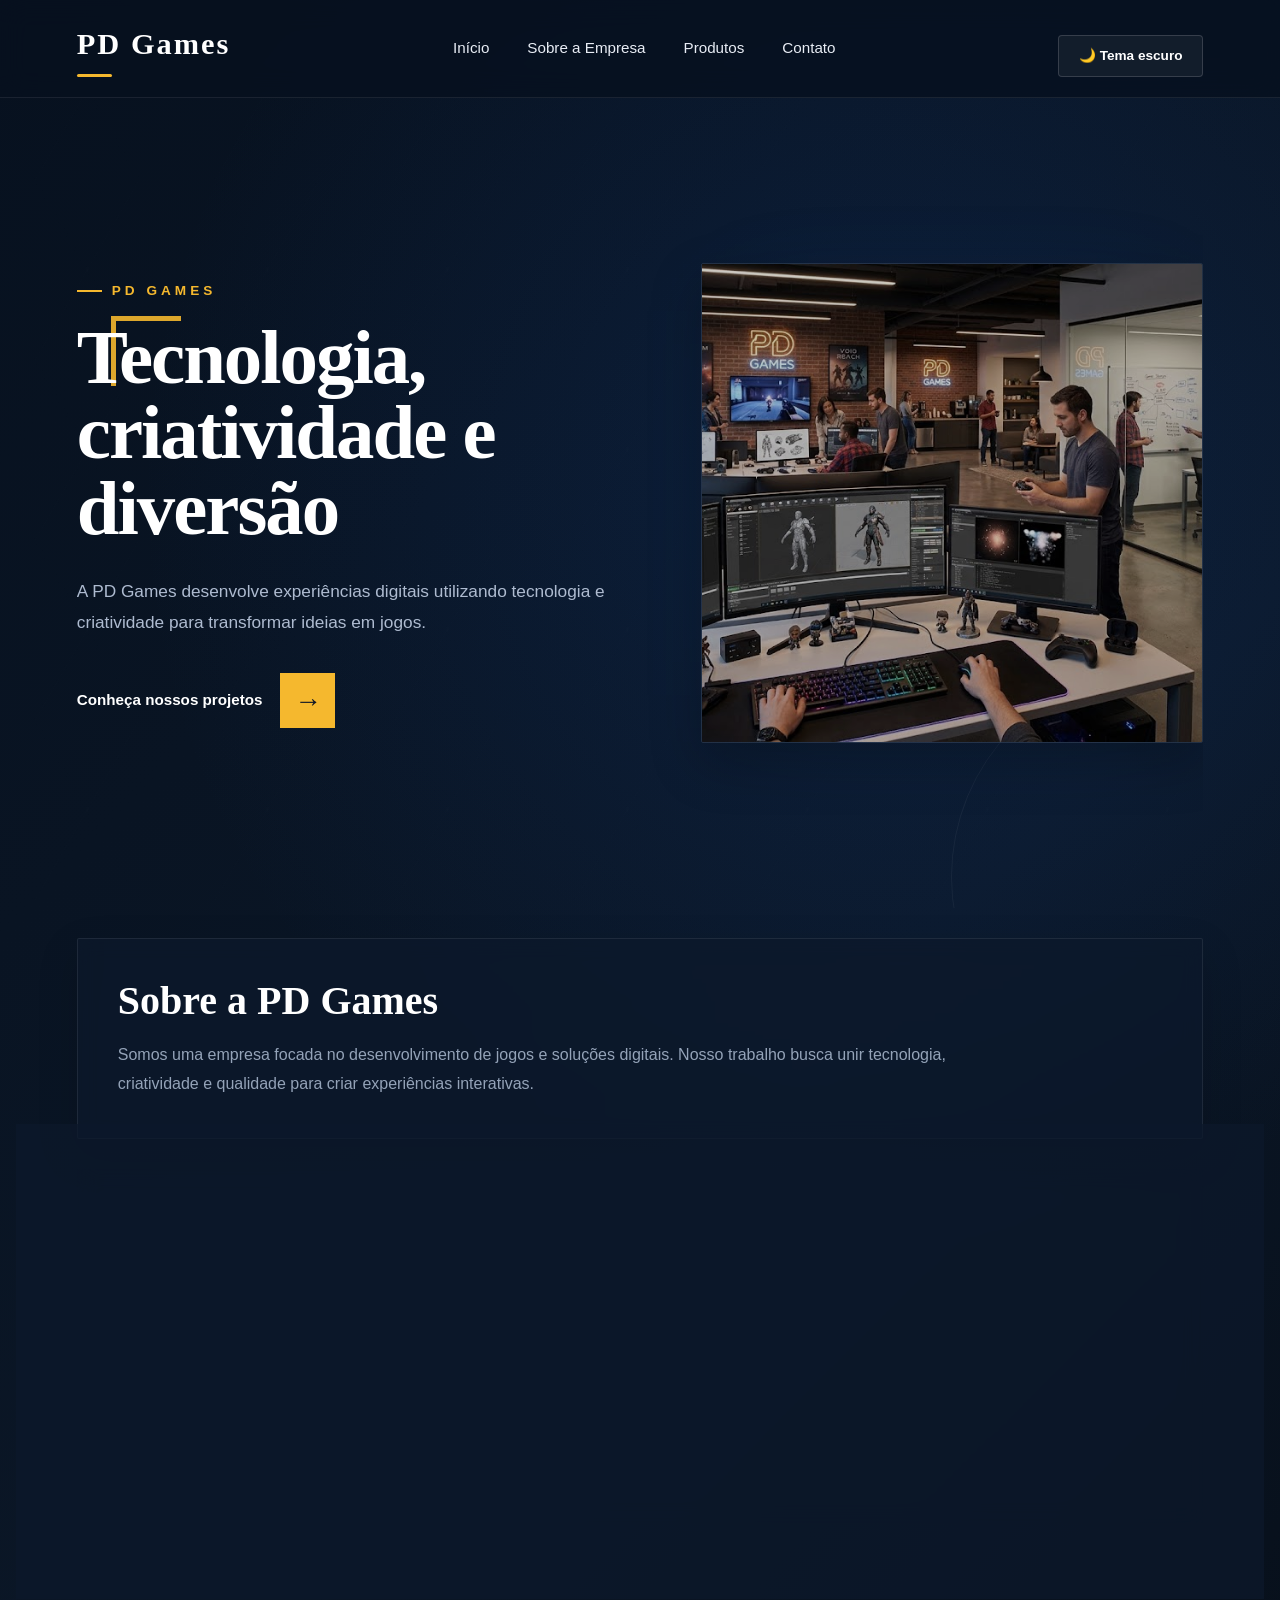
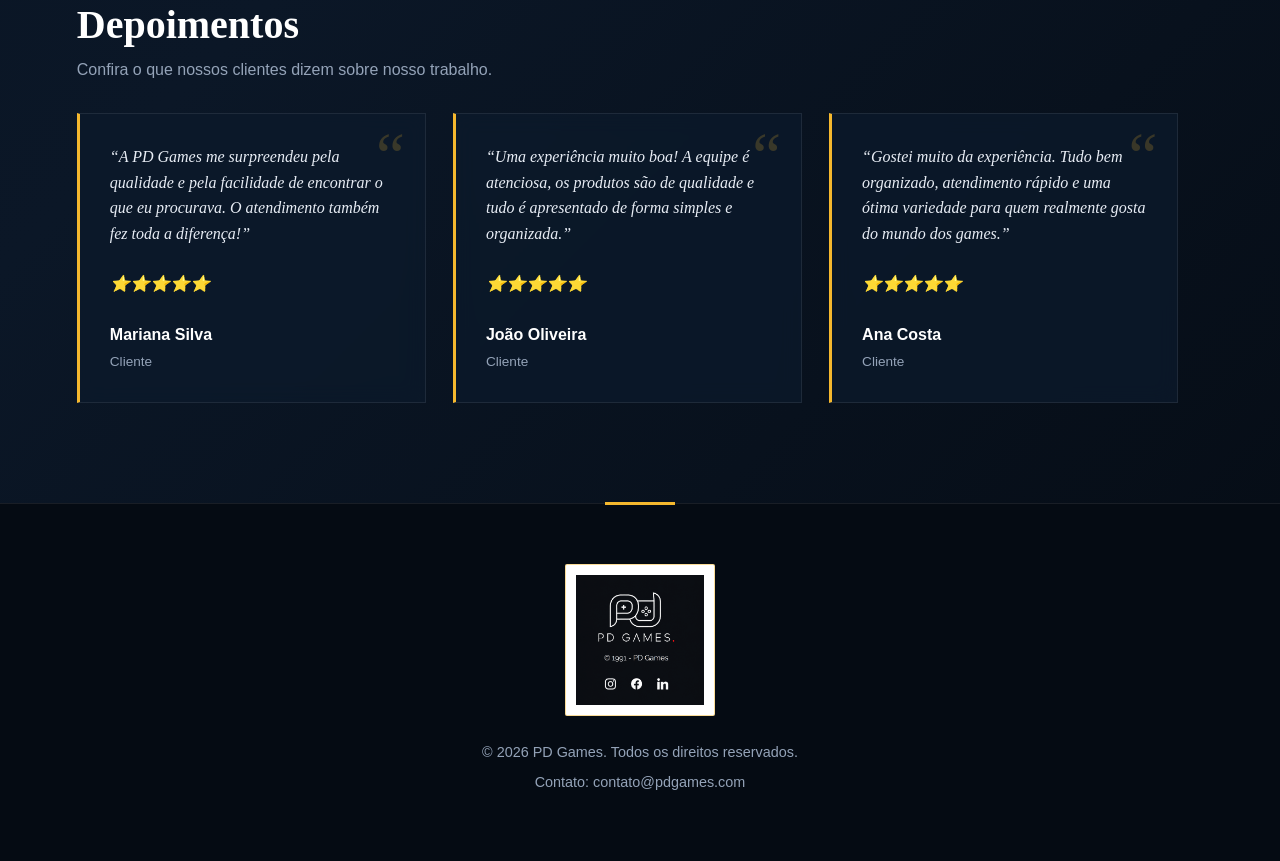
==== commit 2c2be2fc: "Add files via upload" ====
--- a/index.html
+++ b/index.html
@@ -1,183 +1,183 @@
-<!DOCTYPE html>
-<html lang="pt-BR">
-
-<head>
-    <meta charset="UTF-8">
-    <meta name="viewport" content="width=device-width, initial-scale=1.0">
-    <title>PD Games - Início</title>
-    <link rel="stylesheet" href="style.css">
-</head>
-
-<body>
-
-    <header>
-        <h1>PD Games</h1>
-
-        <nav>
-            <a href="index.html">Início</a>
-            <a href="sobre.html">Sobre a Empresa</a>
-            <a href="produtos.html">Produtos</a>
-            <a href="contato.html">Contato</a>
-        </nav>
-
-        
-       <input type="checkbox" id="tema">
-       
-       <label for="tema" id="tema-btn">
-         <span class="texto-claro">☀️ Tema claro</span>
-         <span class="texto-escuro">🌙 Tema escuro</span>
-       </label>
-    </header>
-
-    <main>
-
-        <section class="destaque">
-        
-    <div class="destaque-conteudo">
-
-        <span class="destaque-tag">PD GAMES</span>
-
-        <h2>Tecnologia, criatividade e diversão</h2>
-
-        <p>
-            A PD Games desenvolve experiências digitais utilizando
-            tecnologia e criatividade para transformar ideias em jogos.
-        </p>
-
-        <a class="botao" href="produtos.html">
-            Conheça nossos projetos
-            <span>→</span>
-        </a>
-
-    </div>
-
-    <div class="destaque-imagem">
-        <img src="img/destaque.jpg" alt="PD Games - desenvolvimento de jogos">
-    </div>
-
-
-        </section>
-
-        <section class="conteudo">
-            <h2>Sobre a PD Games</h2>
-
-            <p>
-                Somos uma empresa focada no desenvolvimento de jogos e
-                soluções digitais. Nosso trabalho busca unir tecnologia,
-                criatividade e qualidade para criar experiências interativas.
-            </p>
-        </section>
-
-        <section class="conteudo">
-            <h2>Nossos diferenciais</h2>
-
-            <article>
-                <h3>Experiência</h3>
-
-                <p>
-                    Buscamos desenvolver projetos organizados e com atenção
-                    às necessidades dos nossos clientes e jogadores.
-                </p>
-            </article>
-
-            <article>
-                <h3>Inovação</h3>
-
-                <p>
-                    Utilizamos novas ideias e tecnologias para criar
-                    experiências digitais diferenciadas.
-                </p>
-            </article>
-
-            <article>
-                <h3>Compromisso</h3>
-
-                <p>
-                    Trabalhamos com responsabilidade, qualidade e respeito
-                    em cada projeto desenvolvido.
-                </p>
-            </article>
-        </section>
-
-        <section class="depoimentos">
-
-            <header>
-                <h2>Depoimentos</h2>
-
-                <p>
-                    Confira o que nossos clientes dizem sobre nosso trabalho.
-                </p>
-            </header>
-
-            <article class="depoimento">
-
-                <blockquote>
-                    <p>
-                       “A PD Games me surpreendeu pela qualidade e pela facilidade de encontrar o que eu procurava. O atendimento também fez toda a diferença!”
-                    </p>
-                </blockquote>
-                    <p>
-                         ⭐⭐⭐⭐⭐
-                    </p>
-                <footer>
-                    <strong>Mariana Silva</strong>
-                    <span>Cliente</span>
-                </footer>
-
-            </article>
-
-            <article class="depoimento">
-
-                <blockquote>
-                    <p>
-                        “Uma experiência muito boa! A equipe é atenciosa, os produtos são de qualidade e tudo é apresentado de forma simples e organizada.”
-                    </p>
-                    
-                </blockquote>
-                    <p>
-                         ⭐⭐⭐⭐⭐
-                    </p>
-                <footer>
-                    <strong>João Oliveira</strong>
-                    <span>Cliente</span>
-                </footer>
-
-            </article>
-
-            <article class="depoimento">
-
-                <blockquote>
-                    <p>
-                        “Gostei muito da experiência. Tudo bem organizado, atendimento rápido e uma ótima variedade para quem realmente gosta do mundo dos games.”
-                    </p>
-                </blockquote>
-                    <p>
-                         ⭐⭐⭐⭐⭐
-                    </p>
-
-                <footer>
-                    <strong>Ana Costa</strong>
-                    <span>Cliente</span>
-                </footer>
-
-            </article>
-
-        </section>
-
-    </main>
-
-    <footer>
-        <img src="img/logo.png" alt="Logo da PD Games">
-
-        <p>
-            © 2026 PD Games. Todos os direitos reservados.
-        </p>
-
-        <p>
-            Contato: contato@pdgames.com
-        </p>
-    </footer>
-
-</body>
-
+<!DOCTYPE html>
+<html lang="pt-BR">
+
+<head>
+    <meta charset="UTF-8">
+    <meta name="viewport" content="width=device-width, initial-scale=1.0">
+    <title>PD Games - Início</title>
+    <link rel="stylesheet" href="style.css">
+</head>
+
+<body>
+
+    <header>
+        <h1>PD Games</h1>
+
+        <nav>
+            <a href="index.html">Início</a>
+            <a href="sobre.html">Sobre a Empresa</a>
+            <a href="produtos.html">Produtos</a>
+            <a href="contato.html">Contato</a>
+        </nav>
+
+        
+       <input type="checkbox" id="tema">
+       
+       <label for="tema" id="tema-btn">
+         <span class="texto-claro">☀️ Tema claro</span>
+         <span class="texto-escuro">🌙 Tema escuro</span>
+       </label>
+    </header>
+
+    <main>
+
+        <section class="destaque">
+        
+    <div class="destaque-conteudo">
+
+        <span class="destaque-tag">PD GAMES</span>
+
+        <h2>Tecnologia, criatividade e diversão</h2>
+
+        <p>
+            A PD Games desenvolve experiências digitais utilizando
+            tecnologia e criatividade para transformar ideias em jogos.
+        </p>
+
+        <a class="botao" href="produtos.html">
+            Conheça nossos projetos
+            <span>→</span>
+        </a>
+
+    </div>
+
+    <div class="destaque-imagem">
+        <img src="img/destaque.jpg" alt="PD Games - desenvolvimento de jogos">
+    </div>
+
+
+        </section>
+
+        <section class="conteudo">
+            <h2>Sobre a PD Games</h2>
+
+            <p>
+                Somos uma empresa focada no desenvolvimento de jogos e
+                soluções digitais. Nosso trabalho busca unir tecnologia,
+                criatividade e qualidade para criar experiências interativas.
+            </p>
+        </section>
+
+        <section class="conteudo">
+            <h2>Nossos diferenciais</h2>
+
+            <article>
+                <h3>Experiência</h3>
+
+                <p>
+                    Buscamos desenvolver projetos organizados e com atenção
+                    às necessidades dos nossos clientes e jogadores.
+                </p>
+            </article>
+
+            <article>
+                <h3>Inovação</h3>
+
+                <p>
+                    Utilizamos novas ideias e tecnologias para criar
+                    experiências digitais diferenciadas.
+                </p>
+            </article>
+
+            <article>
+                <h3>Compromisso</h3>
+
+                <p>
+                    Trabalhamos com responsabilidade, qualidade e respeito
+                    em cada projeto desenvolvido.
+                </p>
+            </article>
+        </section>
+
+        <section class="depoimentos">
+
+            <header>
+                <h2>Depoimentos</h2>
+
+                <p>
+                    Confira o que nossos clientes dizem sobre nosso trabalho.
+                </p>
+            </header>
+
+            <article class="depoimento">
+
+                <blockquote>
+                    <p>
+                       “A PD Games me surpreendeu pela qualidade e pela facilidade de encontrar o que eu procurava. O atendimento também fez toda a diferença!”
+                    </p>
+                </blockquote>
+                    <p>
+                         ⭐⭐⭐⭐⭐
+                    </p>
+                <footer>
+                    <strong>Mariana Silva</strong>
+                    <span>Cliente</span>
+                </footer>
+
+            </article>
+
+            <article class="depoimento">
+
+                <blockquote>
+                    <p>
+                        “Uma experiência muito boa! A equipe é atenciosa, os produtos são de qualidade e tudo é apresentado de forma simples e organizada.”
+                    </p>
+                    
+                </blockquote>
+                    <p>
+                         ⭐⭐⭐⭐⭐
+                    </p>
+                <footer>
+                    <strong>João Oliveira</strong>
+                    <span>Cliente</span>
+                </footer>
+
+            </article>
+
+            <article class="depoimento">
+
+                <blockquote>
+                    <p>
+                        “Gostei muito da experiência. Tudo bem organizado, atendimento rápido e uma ótima variedade para quem realmente gosta do mundo dos games.”
+                    </p>
+                </blockquote>
+                    <p>
+                         ⭐⭐⭐⭐⭐
+                    </p>
+
+                <footer>
+                    <strong>Ana Costa</strong>
+                    <span>Cliente</span>
+                </footer>
+
+            </article>
+
+        </section>
+
+    </main>
+
+    <footer>
+        <img src="img/logo.png" alt="Logo da PD Games">
+
+        <p>
+            © 2026 PD Games. Todos os direitos reservados.
+        </p>
+
+        <p>
+            Contato: contato@pdgames.com
+        </p>
+    </footer>
+
+</body>
+
 </html>
--- a/style.css
+++ b/style.css
@@ -1,1444 +1,1444 @@
-
-* {
-    box-sizing: border-box;
-    margin: 0;
-    padding: 0;
-}
-
-:root {
-    --azul-fundo: #07111f;
-    --azul-fundo-2: #0c192b;
-    --azul-card: #102238;
-    --azul: #174ea6;
-    --azul-claro: #2563c7;
-    --amarelo: #f5b82e;
-    --amarelo-claro: #ffd15c;
-    --branco: #ffffff;
-    --branco-suave: #e8edf5;
-    --cinza: #94a3b8;
-    --cinza-escuro: #64748b;
-    --preto: #0f172a;
-    --borda: rgba(255, 255, 255, 0.08);
-    --sombra: 0 20px 50px rgba(0, 0, 0, 0.25);
-}
-
-html {
-    scroll-behavior: smooth;
-}
-
-body {
-    min-height: 100vh;
-    font-family: "Segoe UI", Arial, sans-serif;
-
-    background:
-        radial-gradient(
-            circle at 70% 20%,
-            rgba(23, 78, 166, 0.18),
-            transparent 35%
-        ),
-        linear-gradient(
-            135deg,
-            #07111f 0%,
-            #0b1727 50%,
-            #050b13 100%
-        );
-
-    color: var(--branco-suave);
-    line-height: 1.6;
-    overflow-x: hidden;
-
-    transition:
-        background 0.4s ease,
-        color 0.4s ease;
-}
-
-body::before {
-    content: "";
-    position: fixed;
-    inset: 0;
-    pointer-events: none;
-
-    background-image:
-        linear-gradient(
-            120deg,
-            transparent 48%,
-            rgba(255, 255, 255, 0.025) 49%,
-            transparent 50%
-        ),
-        linear-gradient(
-            60deg,
-            transparent 48%,
-            rgba(255, 255, 255, 0.018) 49%,
-            transparent 50%
-        );
-
-    background-size: 180px 180px;
-    opacity: 0.35;
-    z-index: -1;
-}
-
-/* ==================================================
-   BOTÃO DO TEMA
-================================================== */
-
-#tema {
-    display: none;
-}
-
-#tema-btn {
-    display: inline-flex;
-    align-items: center;
-    justify-content: center;
-
-    min-width: 145px;
-    padding: 9px 14px;
-
-    border: 1px solid rgba(255, 255, 255, 0.15);
-    border-radius: 4px;
-
-    background: rgba(255, 255, 255, 0.05);
-    color: var(--branco);
-
-    cursor: pointer;
-    font-size: 0.85rem;
-    font-weight: 600;
-
-    transition: 0.3s ease;
-}
-
-#tema-btn:hover {
-    background: var(--amarelo);
-    border-color: var(--amarelo);
-    color: #111827;
-    transform: translateY(-2px);
-}
-
-.texto-escuro {
-    display: inline;
-}
-
-.texto-claro {
-    display: none;
-}
-
-body:has(#tema:checked) .texto-escuro {
-    display: none;
-}
-
-body:has(#tema:checked) .texto-claro {
-    display: inline;
-}
-
-/* ==================================================
-   HEADER
-================================================== */
-
-body > header {
-    width: 100%;
-    min-height: 90px;
-
-    display: flex;
-    align-items: center;
-    justify-content: space-between;
-
-    gap: 30px;
-    padding: 20px 6%;
-
-    background: rgba(7, 17, 31, 0.82);
-
-    border-bottom: 1px solid var(--borda);
-
-    backdrop-filter: blur(14px);
-
-    position: relative;
-    z-index: 10;
-
-    transition: 0.3s ease;
-}
-
-body > header > h1 {
-    font-family: Georgia, "Times New Roman", serif;
-
-    color: var(--branco);
-    font-size: 1.9rem;
-
-    letter-spacing: 2px;
-    position: relative;
-}
-
-body > header > h1::after {
-    content: "";
-
-    display: block;
-
-    width: 35px;
-    height: 3px;
-
-    background: var(--amarelo);
-
-    margin-top: 5px;
-    border-radius: 10px;
-}
-
-body > header nav {
-    display: flex;
-    align-items: center;
-    gap: 8px;
-}
-
-body > header nav a {
-    color: var(--branco-suave);
-
-    text-decoration: none;
-
-    font-size: 0.95rem;
-    font-weight: 500;
-
-    padding: 10px 15px;
-
-    position: relative;
-
-    transition: 0.3s ease;
-}
-
-body > header nav a::after {
-    content: "";
-
-    position: absolute;
-
-    left: 15px;
-    right: 15px;
-    bottom: 4px;
-
-    height: 2px;
-
-    background: var(--amarelo);
-
-    transform: scaleX(0);
-    transform-origin: center;
-
-    transition: 0.3s ease;
-}
-
-body > header nav a:hover {
-    color: var(--amarelo-claro);
-}
-
-body > header nav a:hover::after {
-    transform: scaleX(1);
-}
-
-/* ==================================================
-   MAIN
-================================================== */
-
-main {
-    width: 100%;
-    max-width: 1400px;
-
-    margin: 0 auto;
-
-    padding: 0 6%;
-}
-
-/* ==================================================
-   DESTAQUE / HERO
-================================================== */
-
-.destaque {
-    min-height: calc(100vh - 90px);
-
-    display: grid;
-    grid-template-columns: 1.05fr 0.95fr;
-
-    align-items: center;
-
-    gap: 70px;
-
-    padding: 80px 0;
-
-    position: relative;
-    overflow: hidden;
-}
-
-.destaque::before {
-    content: "";
-
-    position: absolute;
-
-    width: 65px;
-    height: 65px;
-
-    left: 3%;
-    top: 27%;
-
-    border-left: 5px solid var(--amarelo);
-    border-top: 5px solid var(--amarelo);
-
-    opacity: 0.9;
-}
-
-.destaque::after {
-    content: "";
-
-    position: absolute;
-
-    width: 420px;
-    height: 420px;
-
-    right: -170px;
-    bottom: -180px;
-
-    border: 1px solid rgba(255, 255, 255, 0.05);
-
-    border-radius: 50%;
-}
-
-.destaque-conteudo {
-    position: relative;
-    z-index: 2;
-
-    max-width: 650px;
-}
-
-.destaque-tag {
-    display: inline-block;
-
-    color: var(--amarelo);
-
-    font-size: 0.85rem;
-    font-weight: 700;
-
-    letter-spacing: 4px;
-
-    margin-bottom: 18px;
-
-    position: relative;
-
-    padding-left: 35px;
-}
-
-.destaque-tag::before {
-    content: "";
-
-    position: absolute;
-
-    width: 25px;
-    height: 2px;
-
-    background: var(--amarelo);
-
-    left: 0;
-    top: 50%;
-
-    transform: translateY(-50%);
-}
-
-.destaque h2 {
-    font-family: Georgia, "Times New Roman", serif;
-
-    color: var(--branco);
-
-    font-size: clamp(3rem, 6vw, 5.8rem);
-
-    line-height: 0.98;
-    letter-spacing: -2px;
-
-    margin-bottom: 30px;
-}
-
-.destaque h2::selection {
-    background: var(--amarelo);
-    color: #111827;
-}
-
-.destaque p {
-    max-width: 560px;
-
-    color: #aebbd0;
-
-    font-size: 1.08rem;
-    line-height: 1.8;
-
-    margin-bottom: 10px;
-}
-
-.destaque-imagem {
-    position: relative;
-    z-index: 1;
-
-    display: flex;
-    justify-content: center;
-    align-items: center;
-}
-
-.destaque-imagem::before {
-    content: "";
-
-    position: absolute;
-
-    width: 85%;
-    height: 85%;
-
-    border: 1px solid rgba(245, 184, 46, 0.25);
-
-    transform: rotate(6deg);
-
-    z-index: -1;
-}
-
-.destaque-imagem::after {
-    content: "";
-
-    position: absolute;
-
-    inset: 10%;
-
-    background: rgba(23, 78, 166, 0.2);
-
-    filter: blur(50px);
-
-    z-index: -2;
-}
-
-.destaque-imagem img {
-    width: 100%;
-    max-width: 600px;
-    height: 480px;
-
-    object-fit: cover;
-
-    border-radius: 2px;
-
-    border: 1px solid rgba(255, 255, 255, 0.12);
-
-    box-shadow: var(--sombra);
-
-    filter: brightness(0.8) saturate(0.9);
-
-    transition: 0.5s ease;
-}
-
-.destaque-imagem:hover img {
-    transform: scale(1.02);
-
-    filter: brightness(0.95) saturate(1);
-}
-
-/* ==================================================
-   BOTÃO
-================================================== */
-
-.botao {
-    display: inline-flex;
-    align-items: center;
-
-    gap: 18px;
-
-    margin-top: 25px;
-
-    padding: 0;
-
-    background: transparent;
-
-    color: var(--branco);
-
-    text-decoration: none;
-
-    font-weight: 600;
-    font-size: 0.95rem;
-
-    transition: 0.3s ease;
-}
-
-.botao span {
-    display: flex;
-    align-items: center;
-    justify-content: center;
-
-    width: 55px;
-    height: 55px;
-
-    background: var(--amarelo);
-    color: #111827;
-
-    font-size: 1.7rem;
-    font-weight: normal;
-
-    transition: 0.3s ease;
-}
-
-.botao:hover {
-    color: var(--amarelo-claro);
-}
-
-.botao:hover span {
-    transform: translateX(7px);
-
-    background: var(--amarelo-claro);
-}
-
-/* ==================================================
-   TÍTULOS
-================================================== */
-
-h2 {
-    font-family: Georgia, "Times New Roman", serif;
-
-    color: var(--branco);
-
-    font-size: 2.5rem;
-
-    line-height: 1.1;
-}
-
-h3 {
-    font-family: Georgia, "Times New Roman", serif;
-}
-
-/* ==================================================
-   CONTEÚDO
-================================================== */
-
-.conteudo {
-    background: rgba(12, 25, 43, 0.75);
-
-    border: 1px solid var(--borda);
-
-    padding: 40px;
-
-    margin: 30px 0;
-
-    border-radius: 2px;
-
-    box-shadow: 0 15px 40px rgba(0, 0, 0, 0.15);
-
-    backdrop-filter: blur(10px);
-
-    transition: 0.3s ease;
-}
-
-.conteudo:hover {
-    border-color: rgba(245, 184, 46, 0.2);
-
-    transform: translateY(-3px);
-}
-
-.conteudo h2 {
-    margin-bottom: 18px;
-}
-
-.conteudo p {
-    color: var(--cinza);
-
-    max-width: 850px;
-
-    line-height: 1.8;
-}
-
-.pagina-titulo {
-    text-align: center;
-}
-
-.pagina-titulo h2 {
-    text-align: center;
-}
-
-.pagina-titulo img {
-    display: block;
-
-    margin: 25px auto 0;
-}
-
-/* ==================================================
-   CARDS - DIFERENCIAIS
-================================================== */
-
-.conteudo article {
-    display: inline-flex;
-
-    vertical-align: top;
-
-    width: 31%;
-
-    margin: 30px 1% 0 0;
-
-    padding: 25px;
-
-    min-height: 180px;
-    height: 180px;
-
-    flex-direction: column;
-
-    background: rgba(255, 255, 255, 0.025);
-
-    border: 1px solid var(--borda);
-
-    border-top: 2px solid var(--amarelo);
-
-    transition: 0.3s ease;
-}
-
-.conteudo article:hover {
-    transform: translateY(-6px);
-
-    background: rgba(255, 255, 255, 0.05);
-
-    box-shadow: 0 15px 30px rgba(0, 0, 0, 0.2);
-}
-
-.conteudo h3 {
-    color: var(--amarelo);
-
-    font-size: 1.25rem;
-
-    margin-bottom: 12px;
-}
-
-.conteudo article p {
-    font-size: 0.92rem;
-}
-
-/* ==================================================
-   PRODUTOS
-================================================== */
-
-.produtos {
-    display: grid;
-
-    grid-template-columns: repeat(3, 1fr);
-
-    gap: 25px;
-
-    margin: 30px 0;
-}
-
-.produto {
-    background: rgba(12, 25, 43, 0.8);
-
-    border: 1px solid var(--borda);
-
-    padding: 25px;
-
-    min-height: 390px;
-
-    display: flex;
-
-    flex-direction: column;
-
-    align-items: center;
-
-    text-align: center;
-
-    transition: 0.35s ease;
-
-    backdrop-filter: blur(10px);
-}
-
-.produto:hover {
-    transform: translateY(-8px);
-
-    border-color: rgba(245, 184, 46, 0.4);
-
-    box-shadow: var(--sombra);
-}
-
-.produto img {
-    width: 100%;
-    height: 190px;
-
-    object-fit: cover;
-
-    margin-bottom: 22px;
-
-    filter: brightness(0.85);
-
-    transition: 0.3s ease;
-}
-
-.produto:hover img {
-    filter: brightness(1);
-}
-
-.produto h3 {
-    color: var(--amarelo);
-
-    margin-bottom: 10px;
-
-    font-size: 1.3rem;
-}
-
-.produto p {
-    color: var(--cinza);
-
-    font-size: 0.92rem;
-}
-
-/* ==================================================
-   DEPOIMENTOS
-================================================== */
-
-.depoimentos {
-    margin: 80px 0;
-}
-
-.depoimentos > header {
-    background: transparent;
-
-    border: 0;
-
-    padding: 0 0 30px;
-
-    text-align: left;
-}
-
-.depoimentos > header h2 {
-    margin-bottom: 10px;
-}
-
-.depoimentos > header p {
-    color: var(--cinza);
-}
-
-.depoimento {
-    display: inline-block;
-
-    vertical-align: top;
-
-    width: 31%;
-
-    margin-right: 2%;
-
-    min-height: 190px;
-
-    padding: 30px;
-
-    background: rgba(12, 25, 43, 0.8);
-
-    border: 1px solid var(--borda);
-
-    border-left: 3px solid var(--amarelo);
-
-    position: relative;
-
-    backdrop-filter: blur(10px);
-
-    transition: 0.3s ease;
-}
-
-.depoimento:hover {
-    transform: translateY(-5px);
-
-    box-shadow: var(--sombra);
-}
-
-.depoimento::before {
-    content: "“";
-
-    position: absolute;
-
-    top: 10px;
-    right: 20px;
-
-    font-family: Georgia, serif;
-
-    font-size: 65px;
-
-    line-height: 1;
-
-    color: rgba(245, 184, 46, 0.2);
-}
-
-.depoimento p {
-    margin: 0 0 25px;
-
-    color: var(--branco-suave);
-
-    font-family: Georgia, serif;
-
-    font-style: italic;
-}
-
-.depoimento footer {
-    background: transparent;
-
-    border: 0;
-
-    padding: 0;
-
-    margin: 0;
-
-    text-align: left;
-
-    color: var(--branco);
-}
-
-.depoimento footer::before {
-    content: "";
-}
-
-.depoimento footer span {
-    display: block;
-
-    margin-top: 3px;
-
-    color: var(--cinza);
-
-    font-size: 0.85rem;
-}
-
-/* ==================================================
-   CONTATO
-================================================== */
-
-.contato {
-    display: grid;
-
-    grid-template-columns: 1fr 1fr;
-
-    gap: 30px;
-
-    margin: 40px 0 80px;
-}
-
-.informacoes,
-form {
-    background: rgba(12, 25, 43, 0.8);
-
-    border: 1px solid var(--borda);
-
-    padding: 35px;
-
-    backdrop-filter: blur(10px);
-
-    border-radius: 2px;
-
-    box-shadow: 0 15px 40px rgba(0, 0, 0, 0.15);
-
-    transition: 0.3s ease;
-}
-
-.informacoes:hover,
-form:hover {
-    border-color: rgba(245, 184, 46, 0.25);
-
-    transform: translateY(-3px);
-}
-
-.informacoes h2 {
-    margin-bottom: 18px;
-}
-
-.informacoes p {
-    color: var(--cinza);
-
-    line-height: 1.8;
-
-    margin-bottom: 18px;
-}
-
-.informacoes p:last-child {
-    margin-bottom: 0;
-}
-
-fieldset {
-    border: 1px solid var(--borda);
-
-    padding: 25px;
-
-    min-width: 0;
-}
-
-legend {
-    color: var(--amarelo);
-
-    font-weight: bold;
-
-    font-family: Georgia, serif;
-
-    padding: 0 8px;
-}
-
-.form-descricao {
-    color: var(--cinza);
-
-    margin-bottom: 20px;
-
-    font-size: 0.95rem;
-}
-
-label {
-    display: block;
-
-    margin-top: 15px;
-
-    color: var(--branco-suave);
-
-    font-weight: 600;
-}
-
-input:not(#tema),
-textarea {
-    width: 100%;
-
-    padding: 13px 14px;
-
-    margin-top: 7px;
-
-    background: rgba(255, 255, 255, 0.04);
-
-    color: white;
-
-    border: 1px solid var(--borda);
-
-    border-radius: 2px;
-
-    font-family: inherit;
-
-    font-size: 0.95rem;
-
-    transition: 0.3s ease;
-}
-
-textarea {
-    resize: vertical;
-
-    min-height: 140px;
-}
-
-input:not(#tema)::placeholder,
-textarea::placeholder {
-    color: var(--cinza-escuro);
-}
-
-input:not(#tema):focus,
-textarea:focus {
-    outline: none;
-
-    border-color: var(--amarelo);
-
-    box-shadow: 0 0 0 2px rgba(245, 184, 46, 0.1);
-}
-
-button {
-    margin-top: 20px;
-
-    background: var(--amarelo);
-
-    color: #111827;
-
-    border: 0;
-
-    padding: 13px 25px;
-
-    cursor: pointer;
-
-    font-weight: 700;
-
-    transition: 0.3s ease;
-}
-
-button:hover {
-    background: var(--amarelo-claro);
-
-    transform: translateY(-2px);
-}
-
-body:has(#tema:checked) .informacoes p,
-body:has(#tema:checked) .form-descricao {
-    color: #64748b;
-}
-
-body:has(#tema:checked) .informacoes h2 {
-    color: #172033;
-}
-
-/* ==================================================
-   GALERIA
-================================================== */
-
-.galeria {
-    text-align: center;
-
-    margin: 60px 0;
-}
-
-.galeria figure {
-    display: inline-block;
-
-    width: 220px;
-
-    margin: 10px;
-
-    overflow: hidden;
-}
-
-.galeria img {
-    width: 100%;
-
-    display: block;
-
-    transition: 0.4s ease;
-}
-
-.galeria img:hover {
-    transform: scale(1.05);
-}
-
-/* ==================================================
-   FOOTER
-================================================== */
-
-body > footer {
-    margin-top: 100px;
-
-    padding: 60px 20px;
-
-    text-align: center;
-
-    background: #050b13;
-
-    border-top: 1px solid var(--borda);
-
-    color: var(--cinza);
-
-    position: relative;
-}
-
-body > footer::before {
-    content: "";
-
-    position: absolute;
-
-    top: -2px;
-    left: 50%;
-
-    width: 70px;
-    height: 3px;
-
-    background: var(--amarelo);
-
-    transform: translateX(-50%);
-}
-
-body > footer img {
-    width: 150px;
-
-    max-width: 80%;
-
-    height: auto;
-
-    margin: 0 auto 25px;
-
-    display: block;
-
-    padding: 10px;
-
-    background: white;
-
-    border: 1px solid rgba(245, 184, 46, 0.5);
-
-    border-radius: 2px;
-}
-
-body > footer p {
-    margin: 7px 0;
-
-    color: var(--cinza);
-
-    font-size: 0.9rem;
-}
-
-/* ==================================================
-   TEMA CLARO
-================================================== */
-
-body:has(#tema:checked) {
-    background:
-        radial-gradient(
-            circle at 15% 20%,
-            rgba(37, 99, 199, 0.14),
-            transparent 30%
-        ),
-        radial-gradient(
-            circle at 85% 75%,
-            rgba(245, 184, 46, 0.10),
-            transparent 28%
-        ),
-        linear-gradient(
-            135deg,
-            #e8f0f8 0%,
-            #f8fafc 45%,
-            #dfe9f3 100%
-        );
-
-    color: #1e293b;
-}
-
-/* ==================================================
-   FUNDO - TEMA CLARO
-================================================== */
-
-body:has(#tema:checked)::before {
-    background-image:
-        linear-gradient(
-            120deg,
-            transparent 48%,
-            rgba(23, 78, 166, 0.035) 49%,
-            transparent 50%
-        ),
-        linear-gradient(
-            60deg,
-            transparent 48%,
-            rgba(23, 78, 166, 0.025) 49%,
-            transparent 50%
-        );
-
-    background-size: 180px 180px;
-
-    opacity: 0.5;
-}
-
-/* ==================================================
-   HEADER - TEMA CLARO
-================================================== */
-
-body:has(#tema:checked) > header {
-    background: rgba(255, 255, 255, 0.88);
-
-    border-bottom-color: rgba(15, 23, 42, 0.08);
-}
-
-body:has(#tema:checked) > header > h1 {
-    color: #172033;
-}
-
-body:has(#tema:checked) > header nav a {
-    color: #334155;
-}
-
-body:has(#tema:checked) > header nav a:hover {
-    color: #174ea6;
-}
-
-body:has(#tema:checked) #tema-btn {
-    background: rgba(15, 23, 42, 0.04);
-
-    color: #334155;
-
-    border-color: #cbd5e1;
-}
-
-/* ==================================================
-   HERO - TEMA CLARO
-================================================== */
-
-body:has(#tema:checked) .destaque h2 {
-    color: #172033;
-}
-
-body:has(#tema:checked) .destaque p {
-    color: #64748b;
-}
-
-body:has(#tema:checked) .destaque-tag {
-    color: #174ea6;
-}
-
-body:has(#tema:checked) .destaque-tag::before {
-    background: #174ea6;
-}
-
-body:has(#tema:checked) .destaque::before {
-    border-color: #f5b82e;
-}
-
-body:has(#tema:checked) .destaque-imagem img {
-    box-shadow: 0 20px 45px rgba(15, 23, 42, 0.18);
-
-    filter: brightness(0.95);
-}
-
-/* ==================================================
-   CONTEÚDO - TEMA CLARO
-================================================== */
-
-body:has(#tema:checked) .conteudo,
-body:has(#tema:checked) .produto,
-body:has(#tema:checked) .informacoes,
-body:has(#tema:checked) form,
-body:has(#tema:checked) .depoimento {
-    background: rgba(255, 255, 255, 0.85);
-
-    border-color: rgba(148, 163, 184, 0.25);
-
-    color: #334155;
-
-    box-shadow: 0 15px 40px rgba(15, 23, 42, 0.07);
-}
-
-body:has(#tema:checked) .conteudo h2,
-body:has(#tema:checked) .depoimentos h2 {
-    color: #172033;
-}
-
-body:has(#tema:checked) .conteudo p,
-body:has(#tema:checked) .depoimentos > header p {
-    color: #64748b;
-}
-
-/* ==================================================
-   DIFERENCIAIS - TEMA CLARO
-================================================== */
-
-body:has(#tema:checked) .conteudo article {
-    background: rgba(241, 245, 249, 0.8);
-
-    border-color: #e2e8f0;
-
-    border-top-color: #f5b82e;
-}
-
-body:has(#tema:checked) .conteudo h3 {
-    color: #174ea6;
-}
-
-/* ==================================================
-   PRODUTOS - TEMA CLARO
-================================================== */
-
-body:has(#tema:checked) .pagina-titulo h2 {
-    color: #172033 !important;
-}
-
-body:has(#tema:checked) .pagina-titulo p {
-    color: #334155;
-}
-
-body:has(#tema:checked) .produto h3 {
-    color: #174ea6;
-}
-
-body:has(#tema:checked) .produto p {
-    color: #64748b;
-}
-
-/* ==================================================
-   DEPOIMENTOS - TEMA CLARO
-================================================== */
-
-body:has(#tema:checked) .depoimento p {
-    color: #475569;
-}
-
-body:has(#tema:checked) .depoimento footer {
-    color: #172033;
-}
-
-body:has(#tema:checked) .depoimento footer span {
-    color: #64748b;
-}
-
-/* ==================================================
-   FORMULÁRIO - TEMA CLARO
-================================================== */
-
-body:has(#tema:checked) fieldset {
-    border-color: #cbd5e1;
-}
-
-body:has(#tema:checked) legend {
-    color: #174ea6;
-}
-
-body:has(#tema:checked) label {
-    color: #334155;
-}
-
-body:has(#tema:checked) input:not(#tema),
-body:has(#tema:checked) textarea {
-    background: #ffffff;
-
-    color: #172033;
-
-    border-color: #cbd5e1;
-}
-
-/* ==================================================
-   FOOTER - TEMA CLARO
-================================================== */
-
-body:has(#tema:checked) > footer {
-    background: #e8eef5;
-
-    border-top-color: #d8e0e9;
-
-    color: #475569;
-}
-
-body:has(#tema:checked) > footer p {
-    color: #64748b;
-}
-
-/* ==================================================
-   RESPONSIVIDADE
-================================================== */
-
-@media (max-width: 1000px) {
-
-    body > header {
-        padding: 20px 4%;
-
-        flex-wrap: wrap;
-    }
-
-    body > header nav {
-        order: 3;
-
-        width: 100%;
-
-        justify-content: center;
-
-        flex-wrap: wrap;
-    }
-
-    main {
-        padding: 0 4%;
-    }
-
-    .destaque {
-        grid-template-columns: 1fr;
-
-        min-height: auto;
-
-        padding: 80px 0;
-    }
-
-    .destaque-conteudo {
-        max-width: 800px;
-    }
-
-    .destaque-imagem img {
-        max-width: 700px;
-
-        height: 400px;
-    }
-
-    .conteudo article,
-    .depoimento {
-        width: 48%;
-
-        margin-right: 1%;
-    }
-
-    .produtos {
-        grid-template-columns: repeat(2, 1fr);
-    }
-}
-
-/* ==================================================
-   CELULAR
-================================================== */
-
-@media (max-width: 700px) {
-
-    body > header {
-        flex-direction: column;
-
-        justify-content: center;
-
-        gap: 15px;
-
-        padding: 25px 20px;
-    }
-
-    body > header nav {
-        flex-direction: column;
-
-        gap: 0;
-    }
-
-    body > header nav a {
-        width: 100%;
-
-        text-align: center;
-    }
-
-    #tema-btn {
-        margin-top: 5px;
-    }
-
-    main {
-        padding: 0 20px;
-    }
-
-    .destaque {
-        padding: 65px 0;
-
-        gap: 45px;
-    }
-
-    .destaque::before {
-        width: 40px;
-        height: 40px;
-
-        left: 0;
-        top: 20%;
-    }
-
-    .destaque h2 {
-        font-size: 3rem;
-
-        letter-spacing: -1px;
-    }
-
-    .destaque p {
-        font-size: 1rem;
-    }
-
-    .destaque-imagem img {
-        height: 300px;
-    }
-
-    .conteudo {
-        padding: 28px 22px;
-    }
-
-    .conteudo article,
-    .depoimento {
-        display: block;
-
-        width: 100%;
-
-        margin: 20px 0 0;
-    }
-
-    /* Diferenciais no celular */
-    .conteudo article {
-        height: auto;
-
-        min-height: 180px;
-    }
-
-    .produtos {
-        grid-template-columns: 1fr;
-    }
-
-    .produto {
-        max-width: 100%;
-    }
-
-    .contato {
-        grid-template-columns: 1fr;
-    }
-
-    h2 {
-        font-size: 2rem;
-    }
-
-    body > footer {
-        margin-top: 60px;
-
-        padding: 45px 20px;
-    }
+
+* {
+    box-sizing: border-box;
+    margin: 0;
+    padding: 0;
+}
+
+:root {
+    --azul-fundo: #07111f;
+    --azul-fundo-2: #0c192b;
+    --azul-card: #102238;
+    --azul: #174ea6;
+    --azul-claro: #2563c7;
+    --amarelo: #f5b82e;
+    --amarelo-claro: #ffd15c;
+    --branco: #ffffff;
+    --branco-suave: #e8edf5;
+    --cinza: #94a3b8;
+    --cinza-escuro: #64748b;
+    --preto: #0f172a;
+    --borda: rgba(255, 255, 255, 0.08);
+    --sombra: 0 20px 50px rgba(0, 0, 0, 0.25);
+}
+
+html {
+    scroll-behavior: smooth;
+}
+
+body {
+    min-height: 100vh;
+    font-family: "Segoe UI", Arial, sans-serif;
+
+    background:
+        radial-gradient(
+            circle at 70% 20%,
+            rgba(23, 78, 166, 0.18),
+            transparent 35%
+        ),
+        linear-gradient(
+            135deg,
+            #07111f 0%,
+            #0b1727 50%,
+            #050b13 100%
+        );
+
+    color: var(--branco-suave);
+    line-height: 1.6;
+    overflow-x: hidden;
+
+    transition:
+        background 0.4s ease,
+        color 0.4s ease;
+}
+
+body::before {
+    content: "";
+    position: fixed;
+    inset: 0;
+    pointer-events: none;
+
+    background-image:
+        linear-gradient(
+            120deg,
+            transparent 48%,
+            rgba(255, 255, 255, 0.025) 49%,
+            transparent 50%
+        ),
+        linear-gradient(
+            60deg,
+            transparent 48%,
+            rgba(255, 255, 255, 0.018) 49%,
+            transparent 50%
+        );
+
+    background-size: 180px 180px;
+    opacity: 0.35;
+    z-index: -1;
+}
+
+/* ==================================================
+   BOTÃO DO TEMA
+================================================== */
+
+#tema {
+    display: none;
+}
+
+#tema-btn {
+    display: inline-flex;
+    align-items: center;
+    justify-content: center;
+
+    min-width: 145px;
+    padding: 9px 14px;
+
+    border: 1px solid rgba(255, 255, 255, 0.15);
+    border-radius: 4px;
+
+    background: rgba(255, 255, 255, 0.05);
+    color: var(--branco);
+
+    cursor: pointer;
+    font-size: 0.85rem;
+    font-weight: 600;
+
+    transition: 0.3s ease;
+}
+
+#tema-btn:hover {
+    background: var(--amarelo);
+    border-color: var(--amarelo);
+    color: #111827;
+    transform: translateY(-2px);
+}
+
+.texto-escuro {
+    display: inline;
+}
+
+.texto-claro {
+    display: none;
+}
+
+body:has(#tema:checked) .texto-escuro {
+    display: none;
+}
+
+body:has(#tema:checked) .texto-claro {
+    display: inline;
+}
+
+/* ==================================================
+   HEADER
+================================================== */
+
+body > header {
+    width: 100%;
+    min-height: 90px;
+
+    display: flex;
+    align-items: center;
+    justify-content: space-between;
+
+    gap: 30px;
+    padding: 20px 6%;
+
+    background: rgba(7, 17, 31, 0.82);
+
+    border-bottom: 1px solid var(--borda);
+
+    backdrop-filter: blur(14px);
+
+    position: relative;
+    z-index: 10;
+
+    transition: 0.3s ease;
+}
+
+body > header > h1 {
+    font-family: Georgia, "Times New Roman", serif;
+
+    color: var(--branco);
+    font-size: 1.9rem;
+
+    letter-spacing: 2px;
+    position: relative;
+}
+
+body > header > h1::after {
+    content: "";
+
+    display: block;
+
+    width: 35px;
+    height: 3px;
+
+    background: var(--amarelo);
+
+    margin-top: 5px;
+    border-radius: 10px;
+}
+
+body > header nav {
+    display: flex;
+    align-items: center;
+    gap: 8px;
+}
+
+body > header nav a {
+    color: var(--branco-suave);
+
+    text-decoration: none;
+
+    font-size: 0.95rem;
+    font-weight: 500;
+
+    padding: 10px 15px;
+
+    position: relative;
+
+    transition: 0.3s ease;
+}
+
+body > header nav a::after {
+    content: "";
+
+    position: absolute;
+
+    left: 15px;
+    right: 15px;
+    bottom: 4px;
+
+    height: 2px;
+
+    background: var(--amarelo);
+
+    transform: scaleX(0);
+    transform-origin: center;
+
+    transition: 0.3s ease;
+}
+
+body > header nav a:hover {
+    color: var(--amarelo-claro);
+}
+
+body > header nav a:hover::after {
+    transform: scaleX(1);
+}
+
+/* ==================================================
+   MAIN
+================================================== */
+
+main {
+    width: 100%;
+    max-width: 1400px;
+
+    margin: 0 auto;
+
+    padding: 0 6%;
+}
+
+/* ==================================================
+   DESTAQUE / HERO
+================================================== */
+
+.destaque {
+    min-height: calc(100vh - 90px);
+
+    display: grid;
+    grid-template-columns: 1.05fr 0.95fr;
+
+    align-items: center;
+
+    gap: 70px;
+
+    padding: 80px 0;
+
+    position: relative;
+    overflow: hidden;
+}
+
+.destaque::before {
+    content: "";
+
+    position: absolute;
+
+    width: 65px;
+    height: 65px;
+
+    left: 3%;
+    top: 27%;
+
+    border-left: 5px solid var(--amarelo);
+    border-top: 5px solid var(--amarelo);
+
+    opacity: 0.9;
+}
+
+.destaque::after {
+    content: "";
+
+    position: absolute;
+
+    width: 420px;
+    height: 420px;
+
+    right: -170px;
+    bottom: -180px;
+
+    border: 1px solid rgba(255, 255, 255, 0.05);
+
+    border-radius: 50%;
+}
+
+.destaque-conteudo {
+    position: relative;
+    z-index: 2;
+
+    max-width: 650px;
+}
+
+.destaque-tag {
+    display: inline-block;
+
+    color: var(--amarelo);
+
+    font-size: 0.85rem;
+    font-weight: 700;
+
+    letter-spacing: 4px;
+
+    margin-bottom: 18px;
+
+    position: relative;
+
+    padding-left: 35px;
+}
+
+.destaque-tag::before {
+    content: "";
+
+    position: absolute;
+
+    width: 25px;
+    height: 2px;
+
+    background: var(--amarelo);
+
+    left: 0;
+    top: 50%;
+
+    transform: translateY(-50%);
+}
+
+.destaque h2 {
+    font-family: Georgia, "Times New Roman", serif;
+
+    color: var(--branco);
+
+    font-size: clamp(3rem, 6vw, 5.8rem);
+
+    line-height: 0.98;
+    letter-spacing: -2px;
+
+    margin-bottom: 30px;
+}
+
+.destaque h2::selection {
+    background: var(--amarelo);
+    color: #111827;
+}
+
+.destaque p {
+    max-width: 560px;
+
+    color: #aebbd0;
+
+    font-size: 1.08rem;
+    line-height: 1.8;
+
+    margin-bottom: 10px;
+}
+
+.destaque-imagem {
+    position: relative;
+    z-index: 1;
+
+    display: flex;
+    justify-content: center;
+    align-items: center;
+}
+
+.destaque-imagem::before {
+    content: "";
+
+    position: absolute;
+
+    width: 85%;
+    height: 85%;
+
+    border: 1px solid rgba(245, 184, 46, 0.25);
+
+    transform: rotate(6deg);
+
+    z-index: -1;
+}
+
+.destaque-imagem::after {
+    content: "";
+
+    position: absolute;
+
+    inset: 10%;
+
+    background: rgba(23, 78, 166, 0.2);
+
+    filter: blur(50px);
+
+    z-index: -2;
+}
+
+.destaque-imagem img {
+    width: 100%;
+    max-width: 600px;
+    height: 480px;
+
+    object-fit: cover;
+
+    border-radius: 2px;
+
+    border: 1px solid rgba(255, 255, 255, 0.12);
+
+    box-shadow: var(--sombra);
+
+    filter: brightness(0.8) saturate(0.9);
+
+    transition: 0.5s ease;
+}
+
+.destaque-imagem:hover img {
+    transform: scale(1.02);
+
+    filter: brightness(0.95) saturate(1);
+}
+
+/* ==================================================
+   BOTÃO
+================================================== */
+
+.botao {
+    display: inline-flex;
+    align-items: center;
+
+    gap: 18px;
+
+    margin-top: 25px;
+
+    padding: 0;
+
+    background: transparent;
+
+    color: var(--branco);
+
+    text-decoration: none;
+
+    font-weight: 600;
+    font-size: 0.95rem;
+
+    transition: 0.3s ease;
+}
+
+.botao span {
+    display: flex;
+    align-items: center;
+    justify-content: center;
+
+    width: 55px;
+    height: 55px;
+
+    background: var(--amarelo);
+    color: #111827;
+
+    font-size: 1.7rem;
+    font-weight: normal;
+
+    transition: 0.3s ease;
+}
+
+.botao:hover {
+    color: var(--amarelo-claro);
+}
+
+.botao:hover span {
+    transform: translateX(7px);
+
+    background: var(--amarelo-claro);
+}
+
+/* ==================================================
+   TÍTULOS
+================================================== */
+
+h2 {
+    font-family: Georgia, "Times New Roman", serif;
+
+    color: var(--branco);
+
+    font-size: 2.5rem;
+
+    line-height: 1.1;
+}
+
+h3 {
+    font-family: Georgia, "Times New Roman", serif;
+}
+
+/* ==================================================
+   CONTEÚDO
+================================================== */
+
+.conteudo {
+    background: rgba(12, 25, 43, 0.75);
+
+    border: 1px solid var(--borda);
+
+    padding: 40px;
+
+    margin: 30px 0;
+
+    border-radius: 2px;
+
+    box-shadow: 0 15px 40px rgba(0, 0, 0, 0.15);
+
+    backdrop-filter: blur(10px);
+
+    transition: 0.3s ease;
+}
+
+.conteudo:hover {
+    border-color: rgba(245, 184, 46, 0.2);
+
+    transform: translateY(-3px);
+}
+
+.conteudo h2 {
+    margin-bottom: 18px;
+}
+
+.conteudo p {
+    color: var(--cinza);
+
+    max-width: 850px;
+
+    line-height: 1.8;
+}
+
+.pagina-titulo {
+    text-align: center;
+}
+
+.pagina-titulo h2 {
+    text-align: center;
+}
+
+.pagina-titulo img {
+    display: block;
+
+    margin: 25px auto 0;
+}
+
+/* ==================================================
+   CARDS - DIFERENCIAIS
+================================================== */
+
+.conteudo article {
+    display: inline-flex;
+
+    vertical-align: top;
+
+    width: 31%;
+
+    margin: 30px 1% 0 0;
+
+    padding: 25px;
+
+    min-height: 180px;
+    height: 180px;
+
+    flex-direction: column;
+
+    background: rgba(255, 255, 255, 0.025);
+
+    border: 1px solid var(--borda);
+
+    border-top: 2px solid var(--amarelo);
+
+    transition: 0.3s ease;
+}
+
+.conteudo article:hover {
+    transform: translateY(-6px);
+
+    background: rgba(255, 255, 255, 0.05);
+
+    box-shadow: 0 15px 30px rgba(0, 0, 0, 0.2);
+}
+
+.conteudo h3 {
+    color: var(--amarelo);
+
+    font-size: 1.25rem;
+
+    margin-bottom: 12px;
+}
+
+.conteudo article p {
+    font-size: 0.92rem;
+}
+
+/* ==================================================
+   PRODUTOS
+================================================== */
+
+.produtos {
+    display: grid;
+
+    grid-template-columns: repeat(3, 1fr);
+
+    gap: 25px;
+
+    margin: 30px 0;
+}
+
+.produto {
+    background: rgba(12, 25, 43, 0.8);
+
+    border: 1px solid var(--borda);
+
+    padding: 25px;
+
+    min-height: 390px;
+
+    display: flex;
+
+    flex-direction: column;
+
+    align-items: center;
+
+    text-align: center;
+
+    transition: 0.35s ease;
+
+    backdrop-filter: blur(10px);
+}
+
+.produto:hover {
+    transform: translateY(-8px);
+
+    border-color: rgba(245, 184, 46, 0.4);
+
+    box-shadow: var(--sombra);
+}
+
+.produto img {
+    width: 100%;
+    height: 190px;
+
+    object-fit: cover;
+
+    margin-bottom: 22px;
+
+    filter: brightness(0.85);
+
+    transition: 0.3s ease;
+}
+
+.produto:hover img {
+    filter: brightness(1);
+}
+
+.produto h3 {
+    color: var(--amarelo);
+
+    margin-bottom: 10px;
+
+    font-size: 1.3rem;
+}
+
+.produto p {
+    color: var(--cinza);
+
+    font-size: 0.92rem;
+}
+
+/* ==================================================
+   DEPOIMENTOS
+================================================== */
+
+.depoimentos {
+    margin: 80px 0;
+}
+
+.depoimentos > header {
+    background: transparent;
+
+    border: 0;
+
+    padding: 0 0 30px;
+
+    text-align: left;
+}
+
+.depoimentos > header h2 {
+    margin-bottom: 10px;
+}
+
+.depoimentos > header p {
+    color: var(--cinza);
+}
+
+.depoimento {
+    display: inline-block;
+
+    vertical-align: top;
+
+    width: 31%;
+
+    margin-right: 2%;
+
+    min-height: 190px;
+
+    padding: 30px;
+
+    background: rgba(12, 25, 43, 0.8);
+
+    border: 1px solid var(--borda);
+
+    border-left: 3px solid var(--amarelo);
+
+    position: relative;
+
+    backdrop-filter: blur(10px);
+
+    transition: 0.3s ease;
+}
+
+.depoimento:hover {
+    transform: translateY(-5px);
+
+    box-shadow: var(--sombra);
+}
+
+.depoimento::before {
+    content: "“";
+
+    position: absolute;
+
+    top: 10px;
+    right: 20px;
+
+    font-family: Georgia, serif;
+
+    font-size: 65px;
+
+    line-height: 1;
+
+    color: rgba(245, 184, 46, 0.2);
+}
+
+.depoimento p {
+    margin: 0 0 25px;
+
+    color: var(--branco-suave);
+
+    font-family: Georgia, serif;
+
+    font-style: italic;
+}
+
+.depoimento footer {
+    background: transparent;
+
+    border: 0;
+
+    padding: 0;
+
+    margin: 0;
+
+    text-align: left;
+
+    color: var(--branco);
+}
+
+.depoimento footer::before {
+    content: "";
+}
+
+.depoimento footer span {
+    display: block;
+
+    margin-top: 3px;
+
+    color: var(--cinza);
+
+    font-size: 0.85rem;
+}
+
+/* ==================================================
+   CONTATO
+================================================== */
+
+.contato {
+    display: grid;
+
+    grid-template-columns: 1fr 1fr;
+
+    gap: 30px;
+
+    margin: 40px 0 80px;
+}
+
+.informacoes,
+form {
+    background: rgba(12, 25, 43, 0.8);
+
+    border: 1px solid var(--borda);
+
+    padding: 35px;
+
+    backdrop-filter: blur(10px);
+
+    border-radius: 2px;
+
+    box-shadow: 0 15px 40px rgba(0, 0, 0, 0.15);
+
+    transition: 0.3s ease;
+}
+
+.informacoes:hover,
+form:hover {
+    border-color: rgba(245, 184, 46, 0.25);
+
+    transform: translateY(-3px);
+}
+
+.informacoes h2 {
+    margin-bottom: 18px;
+}
+
+.informacoes p {
+    color: var(--cinza);
+
+    line-height: 1.8;
+
+    margin-bottom: 18px;
+}
+
+.informacoes p:last-child {
+    margin-bottom: 0;
+}
+
+fieldset {
+    border: 1px solid var(--borda);
+
+    padding: 25px;
+
+    min-width: 0;
+}
+
+legend {
+    color: var(--amarelo);
+
+    font-weight: bold;
+
+    font-family: Georgia, serif;
+
+    padding: 0 8px;
+}
+
+.form-descricao {
+    color: var(--cinza);
+
+    margin-bottom: 20px;
+
+    font-size: 0.95rem;
+}
+
+label {
+    display: block;
+
+    margin-top: 15px;
+
+    color: var(--branco-suave);
+
+    font-weight: 600;
+}
+
+input:not(#tema),
+textarea {
+    width: 100%;
+
+    padding: 13px 14px;
+
+    margin-top: 7px;
+
+    background: rgba(255, 255, 255, 0.04);
+
+    color: white;
+
+    border: 1px solid var(--borda);
+
+    border-radius: 2px;
+
+    font-family: inherit;
+
+    font-size: 0.95rem;
+
+    transition: 0.3s ease;
+}
+
+textarea {
+    resize: vertical;
+
+    min-height: 140px;
+}
+
+input:not(#tema)::placeholder,
+textarea::placeholder {
+    color: var(--cinza-escuro);
+}
+
+input:not(#tema):focus,
+textarea:focus {
+    outline: none;
+
+    border-color: var(--amarelo);
+
+    box-shadow: 0 0 0 2px rgba(245, 184, 46, 0.1);
+}
+
+button {
+    margin-top: 20px;
+
+    background: var(--amarelo);
+
+    color: #111827;
+
+    border: 0;
+
+    padding: 13px 25px;
+
+    cursor: pointer;
+
+    font-weight: 700;
+
+    transition: 0.3s ease;
+}
+
+button:hover {
+    background: var(--amarelo-claro);
+
+    transform: translateY(-2px);
+}
+
+body:has(#tema:checked) .informacoes p,
+body:has(#tema:checked) .form-descricao {
+    color: #64748b;
+}
+
+body:has(#tema:checked) .informacoes h2 {
+    color: #172033;
+}
+
+/* ==================================================
+   GALERIA
+================================================== */
+
+.galeria {
+    text-align: center;
+
+    margin: 60px 0;
+}
+
+.galeria figure {
+    display: inline-block;
+
+    width: 220px;
+
+    margin: 10px;
+
+    overflow: hidden;
+}
+
+.galeria img {
+    width: 100%;
+
+    display: block;
+
+    transition: 0.4s ease;
+}
+
+.galeria img:hover {
+    transform: scale(1.05);
+}
+
+/* ==================================================
+   FOOTER
+================================================== */
+
+body > footer {
+    margin-top: 100px;
+
+    padding: 60px 20px;
+
+    text-align: center;
+
+    background: #050b13;
+
+    border-top: 1px solid var(--borda);
+
+    color: var(--cinza);
+
+    position: relative;
+}
+
+body > footer::before {
+    content: "";
+
+    position: absolute;
+
+    top: -2px;
+    left: 50%;
+
+    width: 70px;
+    height: 3px;
+
+    background: var(--amarelo);
+
+    transform: translateX(-50%);
+}
+
+body > footer img {
+    width: 150px;
+
+    max-width: 80%;
+
+    height: auto;
+
+    margin: 0 auto 25px;
+
+    display: block;
+
+    padding: 10px;
+
+    background: white;
+
+    border: 1px solid rgba(245, 184, 46, 0.5);
+
+    border-radius: 2px;
+}
+
+body > footer p {
+    margin: 7px 0;
+
+    color: var(--cinza);
+
+    font-size: 0.9rem;
+}
+
+/* ==================================================
+   TEMA CLARO
+================================================== */
+
+body:has(#tema:checked) {
+    background:
+        radial-gradient(
+            circle at 15% 20%,
+            rgba(37, 99, 199, 0.14),
+            transparent 30%
+        ),
+        radial-gradient(
+            circle at 85% 75%,
+            rgba(245, 184, 46, 0.10),
+            transparent 28%
+        ),
+        linear-gradient(
+            135deg,
+            #e8f0f8 0%,
+            #f8fafc 45%,
+            #dfe9f3 100%
+        );
+
+    color: #1e293b;
+}
+
+/* ==================================================
+   FUNDO - TEMA CLARO
+================================================== */
+
+body:has(#tema:checked)::before {
+    background-image:
+        linear-gradient(
+            120deg,
+            transparent 48%,
+            rgba(23, 78, 166, 0.035) 49%,
+            transparent 50%
+        ),
+        linear-gradient(
+            60deg,
+            transparent 48%,
+            rgba(23, 78, 166, 0.025) 49%,
+            transparent 50%
+        );
+
+    background-size: 180px 180px;
+
+    opacity: 0.5;
+}
+
+/* ==================================================
+   HEADER - TEMA CLARO
+================================================== */
+
+body:has(#tema:checked) > header {
+    background: rgba(255, 255, 255, 0.88);
+
+    border-bottom-color: rgba(15, 23, 42, 0.08);
+}
+
+body:has(#tema:checked) > header > h1 {
+    color: #172033;
+}
+
+body:has(#tema:checked) > header nav a {
+    color: #334155;
+}
+
+body:has(#tema:checked) > header nav a:hover {
+    color: #174ea6;
+}
+
+body:has(#tema:checked) #tema-btn {
+    background: rgba(15, 23, 42, 0.04);
+
+    color: #334155;
+
+    border-color: #cbd5e1;
+}
+
+/* ==================================================
+   HERO - TEMA CLARO
+================================================== */
+
+body:has(#tema:checked) .destaque h2 {
+    color: #172033;
+}
+
+body:has(#tema:checked) .destaque p {
+    color: #64748b;
+}
+
+body:has(#tema:checked) .destaque-tag {
+    color: #174ea6;
+}
+
+body:has(#tema:checked) .destaque-tag::before {
+    background: #174ea6;
+}
+
+body:has(#tema:checked) .destaque::before {
+    border-color: #f5b82e;
+}
+
+body:has(#tema:checked) .destaque-imagem img {
+    box-shadow: 0 20px 45px rgba(15, 23, 42, 0.18);
+
+    filter: brightness(0.95);
+}
+
+/* ==================================================
+   CONTEÚDO - TEMA CLARO
+================================================== */
+
+body:has(#tema:checked) .conteudo,
+body:has(#tema:checked) .produto,
+body:has(#tema:checked) .informacoes,
+body:has(#tema:checked) form,
+body:has(#tema:checked) .depoimento {
+    background: rgba(255, 255, 255, 0.85);
+
+    border-color: rgba(148, 163, 184, 0.25);
+
+    color: #334155;
+
+    box-shadow: 0 15px 40px rgba(15, 23, 42, 0.07);
+}
+
+body:has(#tema:checked) .conteudo h2,
+body:has(#tema:checked) .depoimentos h2 {
+    color: #172033;
+}
+
+body:has(#tema:checked) .conteudo p,
+body:has(#tema:checked) .depoimentos > header p {
+    color: #64748b;
+}
+
+/* ==================================================
+   DIFERENCIAIS - TEMA CLARO
+================================================== */
+
+body:has(#tema:checked) .conteudo article {
+    background: rgba(241, 245, 249, 0.8);
+
+    border-color: #e2e8f0;
+
+    border-top-color: #f5b82e;
+}
+
+body:has(#tema:checked) .conteudo h3 {
+    color: #174ea6;
+}
+
+/* ==================================================
+   PRODUTOS - TEMA CLARO
+================================================== */
+
+body:has(#tema:checked) .pagina-titulo h2 {
+    color: #172033 !important;
+}
+
+body:has(#tema:checked) .pagina-titulo p {
+    color: #334155;
+}
+
+body:has(#tema:checked) .produto h3 {
+    color: #174ea6;
+}
+
+body:has(#tema:checked) .produto p {
+    color: #64748b;
+}
+
+/* ==================================================
+   DEPOIMENTOS - TEMA CLARO
+================================================== */
+
+body:has(#tema:checked) .depoimento p {
+    color: #475569;
+}
+
+body:has(#tema:checked) .depoimento footer {
+    color: #172033;
+}
+
+body:has(#tema:checked) .depoimento footer span {
+    color: #64748b;
+}
+
+/* ==================================================
+   FORMULÁRIO - TEMA CLARO
+================================================== */
+
+body:has(#tema:checked) fieldset {
+    border-color: #cbd5e1;
+}
+
+body:has(#tema:checked) legend {
+    color: #174ea6;
+}
+
+body:has(#tema:checked) label {
+    color: #334155;
+}
+
+body:has(#tema:checked) input:not(#tema),
+body:has(#tema:checked) textarea {
+    background: #ffffff;
+
+    color: #172033;
+
+    border-color: #cbd5e1;
+}
+
+/* ==================================================
+   FOOTER - TEMA CLARO
+================================================== */
+
+body:has(#tema:checked) > footer {
+    background: #e8eef5;
+
+    border-top-color: #d8e0e9;
+
+    color: #475569;
+}
+
+body:has(#tema:checked) > footer p {
+    color: #64748b;
+}
+
+/* ==================================================
+   RESPONSIVIDADE
+================================================== */
+
+@media (max-width: 1000px) {
+
+    body > header {
+        padding: 20px 4%;
+
+        flex-wrap: wrap;
+    }
+
+    body > header nav {
+        order: 3;
+
+        width: 100%;
+
+        justify-content: center;
+
+        flex-wrap: wrap;
+    }
+
+    main {
+        padding: 0 4%;
+    }
+
+    .destaque {
+        grid-template-columns: 1fr;
+
+        min-height: auto;
+
+        padding: 80px 0;
+    }
+
+    .destaque-conteudo {
+        max-width: 800px;
+    }
+
+    .destaque-imagem img {
+        max-width: 700px;
+
+        height: 400px;
+    }
+
+    .conteudo article,
+    .depoimento {
+        width: 48%;
+
+        margin-right: 1%;
+    }
+
+    .produtos {
+        grid-template-columns: repeat(2, 1fr);
+    }
+}
+
+/* ==================================================
+   CELULAR
+================================================== */
+
+@media (max-width: 700px) {
+
+    body > header {
+        flex-direction: column;
+
+        justify-content: center;
+
+        gap: 15px;
+
+        padding: 25px 20px;
+    }
+
+    body > header nav {
+        flex-direction: column;
+
+        gap: 0;
+    }
+
+    body > header nav a {
+        width: 100%;
+
+        text-align: center;
+    }
+
+    #tema-btn {
+        margin-top: 5px;
+    }
+
+    main {
+        padding: 0 20px;
+    }
+
+    .destaque {
+        padding: 65px 0;
+
+        gap: 45px;
+    }
+
+    .destaque::before {
+        width: 40px;
+        height: 40px;
+
+        left: 0;
+        top: 20%;
+    }
+
+    .destaque h2 {
+        font-size: 3rem;
+
+        letter-spacing: -1px;
+    }
+
+    .destaque p {
+        font-size: 1rem;
+    }
+
+    .destaque-imagem img {
+        height: 300px;
+    }
+
+    .conteudo {
+        padding: 28px 22px;
+    }
+
+    .conteudo article,
+    .depoimento {
+        display: block;
+
+        width: 100%;
+
+        margin: 20px 0 0;
+    }
+
+    /* Diferenciais no celular */
+    .conteudo article {
+        height: auto;
+
+        min-height: 180px;
+    }
+
+    .produtos {
+        grid-template-columns: 1fr;
+    }
+
+    .produto {
+        max-width: 100%;
+    }
+
+    .contato {
+        grid-template-columns: 1fr;
+    }
+
+    h2 {
+        font-size: 2rem;
+    }
+
+    body > footer {
+        margin-top: 60px;
+
+        padding: 45px 20px;
+    }
 }
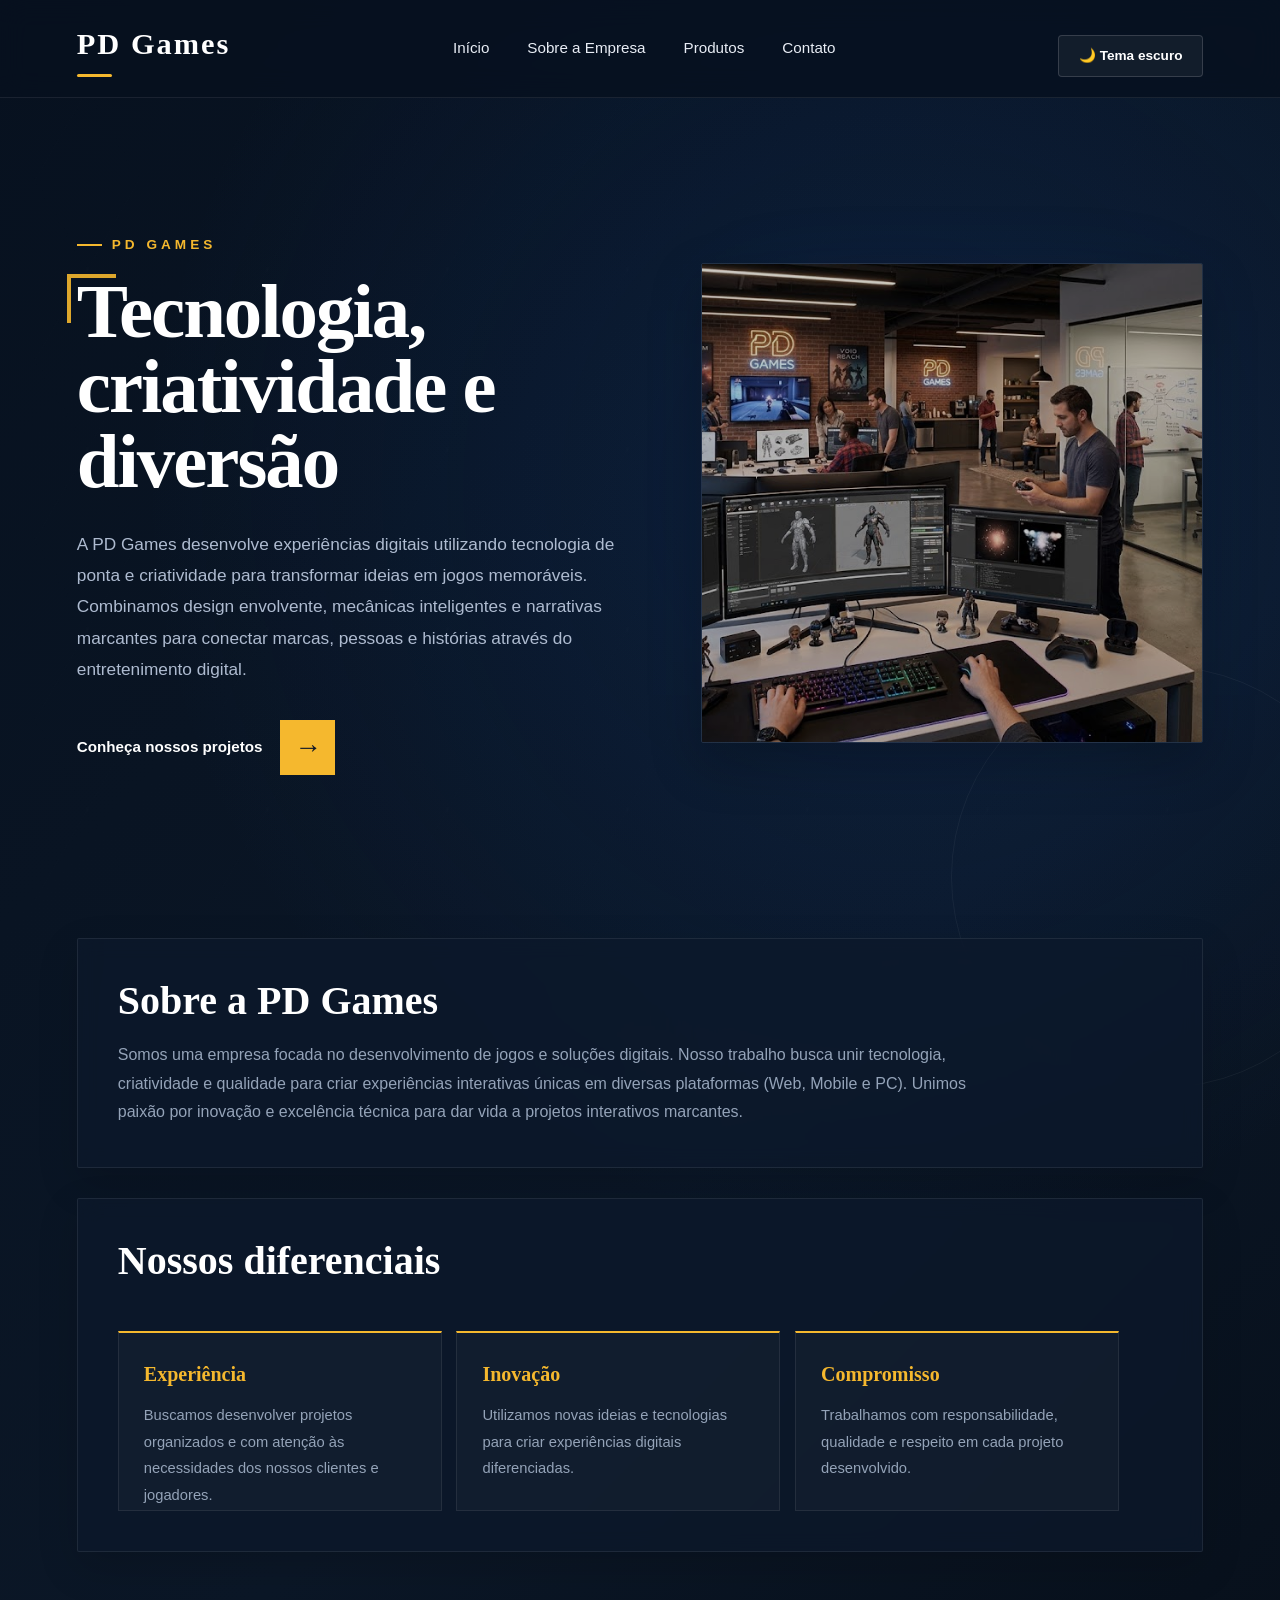
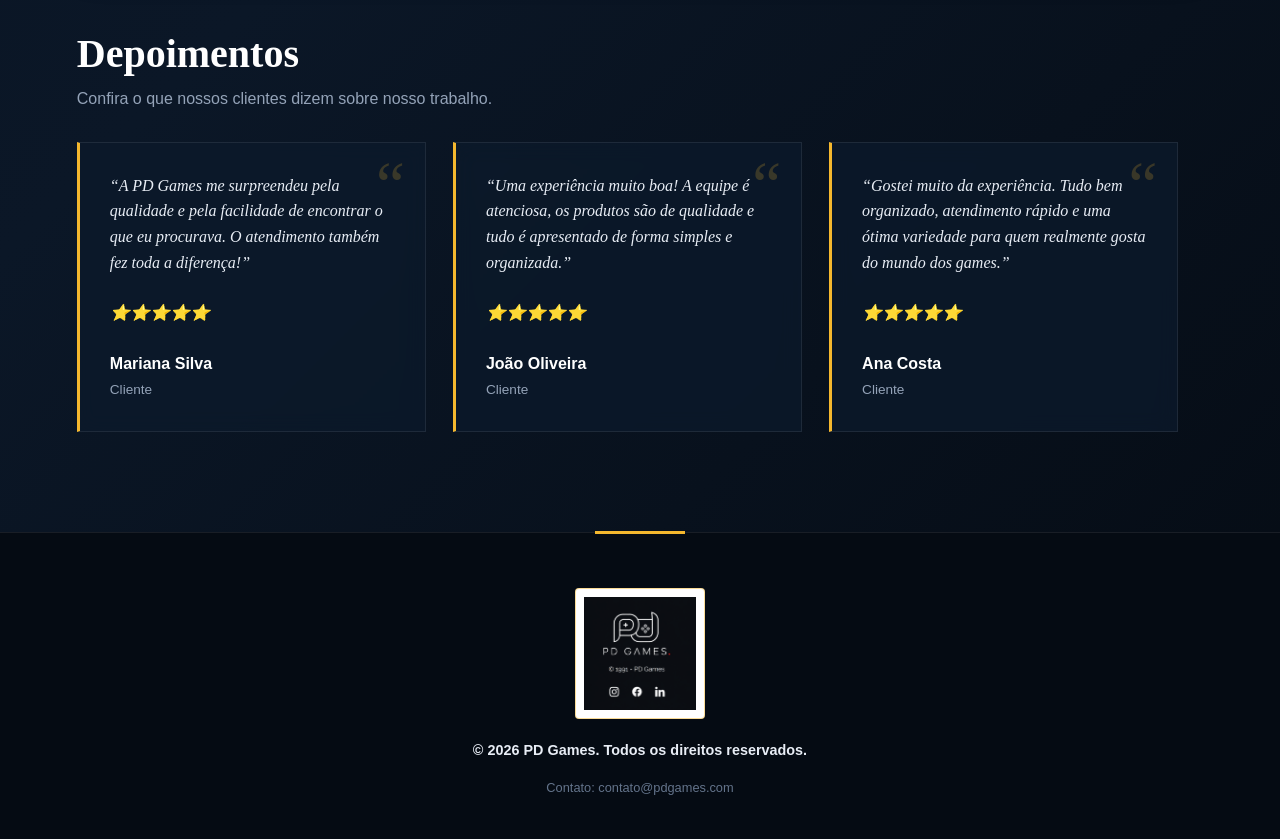
==== commit dad3941c: "Add files via upload" ====
--- a/index.html
+++ b/index.html
@@ -37,11 +37,10 @@
 
         <span class="destaque-tag">PD GAMES</span>
 
-        <h2>Tecnologia, criatividade e diversão</h2>
+         <h2>Tecnologia, criatividade e diversão</h2>
 
         <p>
-            A PD Games desenvolve experiências digitais utilizando
-            tecnologia e criatividade para transformar ideias em jogos.
+           A PD Games desenvolve experiências digitais utilizando tecnologia de ponta e criatividade para transformar ideias em jogos memoráveis. Combinamos design envolvente, mecânicas inteligentes e narrativas marcantes para conectar marcas, pessoas e histórias através do entretenimento digital.
         </p>
 
         <a class="botao" href="produtos.html">
@@ -62,9 +61,7 @@
             <h2>Sobre a PD Games</h2>
 
             <p>
-                Somos uma empresa focada no desenvolvimento de jogos e
-                soluções digitais. Nosso trabalho busca unir tecnologia,
-                criatividade e qualidade para criar experiências interativas.
+               Somos uma empresa focada no desenvolvimento de jogos e soluções digitais. Nosso trabalho busca unir tecnologia, criatividade e qualidade para criar experiências interativas únicas em diversas plataformas (Web, Mobile e PC). Unimos paixão por inovação e excelência técnica para dar vida a projetos interativos marcantes.
             </p>
         </section>
 
--- a/style.css
+++ b/style.css
@@ -245,37 +245,32 @@
    DESTAQUE / HERO
 ================================================== */
 
-.destaque {
-    min-height: calc(100vh - 90px);
-
-    display: grid;
-    grid-template-columns: 1.05fr 0.95fr;
-
-    align-items: center;
-
-    gap: 70px;
-
-    padding: 80px 0;
-
-    position: relative;
-    overflow: hidden;
-}
-
-.destaque::before {
-    content: "";
-
-    position: absolute;
-
-    width: 65px;
-    height: 65px;
-
-    left: 3%;
-    top: 27%;
-
-    border-left: 5px solid var(--amarelo);
-    border-top: 5px solid var(--amarelo);
-
-    opacity: 0.9;
+.destaque { 
+    min-height: calc(100vh - 90px); 
+    display: grid; 
+    grid-template-columns: 1.05fr 0.95fr; 
+    align-items: center; 
+    gap: 70px; 
+    padding: 80px 0; 
+    position: relative; 
+    overflow: visible; 
+}
+
+.destaque-conteudo::before { 
+    content: ""; 
+
+    position: absolute; 
+
+    width: 45px; 
+    height: 45px; 
+
+    left: -10px; 
+    top: 8%; 
+
+    border-left: 4px solid var(--amarelo); 
+    border-top: 4px solid var(--amarelo); 
+
+    opacity: 0.9; 
 }
 
 .destaque::after {
@@ -299,6 +294,7 @@
     z-index: 2;
 
     max-width: 650px;
+    
 }
 
 .destaque-tag {
@@ -830,7 +826,7 @@
 }
 
 .informacoes p {
-    color: var(--cinza);
+    color: var(--cinza-claro);
 
     line-height: 1.8;
 
@@ -860,7 +856,7 @@
 }
 
 .form-descricao {
-    color: var(--cinza);
+    color: var(--cinza-claro);
 
     margin-bottom: 20px;
 
@@ -992,7 +988,7 @@
 body > footer {
     margin-top: 100px;
 
-    padding: 60px 20px;
+    padding: 55px 20px 35px;
 
     text-align: center;
 
@@ -1013,7 +1009,7 @@
     top: -2px;
     left: 50%;
 
-    width: 70px;
+    width: 90px;
     height: 3px;
 
     background: var(--amarelo);
@@ -1021,33 +1017,61 @@
     transform: translateX(-50%);
 }
 
+
 body > footer img {
-    width: 150px;
+    width: 130px;
 
     max-width: 80%;
 
     height: auto;
 
-    margin: 0 auto 25px;
+    margin: 0 auto 20px;
 
     display: block;
 
-    padding: 10px;
+    padding: 8px;
 
     background: white;
 
     border: 1px solid rgba(245, 184, 46, 0.5);
 
-    border-radius: 2px;
+    border-radius: 4px;
+
+    transition: 0.3s ease;
+}
+
+body > footer img:hover {
+    transform: translateY(-4px);
+
+    border-color: var(--amarelo);
+
+    box-shadow: 0 8px 20px rgba(245, 184, 46, 0.15);
 }
 
 body > footer p {
-    margin: 7px 0;
+    margin: 6px 0;
 
     color: var(--cinza);
 
     font-size: 0.9rem;
-}
+
+    line-height: 1.6;
+}
+
+body > footer p:first-of-type {
+    color: var(--branco-suave);
+
+    font-weight: 600;
+}
+
+body > footer p:last-of-type {
+    color: var(--cinza-escuro);
+
+    font-size: 0.8rem;
+
+    margin-top: 15px;
+}
+
 
 /* ==================================================
    TEMA CLARO
@@ -1067,7 +1091,7 @@
         ),
         linear-gradient(
             135deg,
-            #e8f0f8 0%,
+            #dadde0 0%,
             #f8fafc 45%,
             #dfe9f3 100%
         );
@@ -1114,7 +1138,7 @@
 }
 
 body:has(#tema:checked) > header nav a {
-    color: #334155;
+    color: #111418;
 }
 
 body:has(#tema:checked) > header nav a:hover {
@@ -1124,9 +1148,10 @@
 body:has(#tema:checked) #tema-btn {
     background: rgba(15, 23, 42, 0.04);
 
-    color: #334155;
+    color: #8a95a1;
 
     border-color: #cbd5e1;
+
 }
 
 /* ==================================================
@@ -1138,7 +1163,7 @@
 }
 
 body:has(#tema:checked) .destaque p {
-    color: #64748b;
+    color: #263445;
 }
 
 body:has(#tema:checked) .destaque-tag {
@@ -1184,7 +1209,7 @@
 
 body:has(#tema:checked) .conteudo p,
 body:has(#tema:checked) .depoimentos > header p {
-    color: #64748b;
+    color: #263445;
 }
 
 /* ==================================================
@@ -1208,11 +1233,11 @@
 ================================================== */
 
 body:has(#tema:checked) .pagina-titulo h2 {
-    color: #172033 !important;
+    color: #26365a !important;
 }
 
 body:has(#tema:checked) .pagina-titulo p {
-    color: #334155;
+    color: #1f2733;
 }
 
 body:has(#tema:checked) .produto h3 {
@@ -1220,7 +1245,7 @@
 }
 
 body:has(#tema:checked) .produto p {
-    color: #64748b;
+    color: #243853;
 }
 
 /* ==================================================
@@ -1228,7 +1253,7 @@
 ================================================== */
 
 body:has(#tema:checked) .depoimento p {
-    color: #475569;
+    color: #141a22;
 }
 
 body:has(#tema:checked) .depoimento footer {
@@ -1236,15 +1261,24 @@
 }
 
 body:has(#tema:checked) .depoimento footer span {
-    color: #64748b;
+    color: #3f4b5a;
 }
 
 /* ==================================================
    FORMULÁRIO - TEMA CLARO
 ================================================== */
 
+body:has(#tema:checked) .informacoes p,
+body:has(#tema:checked) .form-descricao {
+    color: #263445;
+}
+
+body:has(#tema:checked) .informacoes h2 {
+    color: #172033;
+}
+
 body:has(#tema:checked) fieldset {
-    border-color: #cbd5e1;
+    border-color: #1e2f44;
 }
 
 body:has(#tema:checked) legend {
@@ -1252,7 +1286,7 @@
 }
 
 body:has(#tema:checked) label {
-    color: #334155;
+    color: #172033;
 }
 
 body:has(#tema:checked) input:not(#tema),
@@ -1261,7 +1295,12 @@
 
     color: #172033;
 
-    border-color: #cbd5e1;
+    border-color: #404347;
+}
+
+body:has(#tema:checked) input:not(#tema)::placeholder,
+body:has(#tema:checked) textarea::placeholder {
+    color: #475569;
 }
 
 /* ==================================================
@@ -1277,7 +1316,7 @@
 }
 
 body:has(#tema:checked) > footer p {
-    color: #64748b;
+    color: #263445;
 }
 
 /* ==================================================
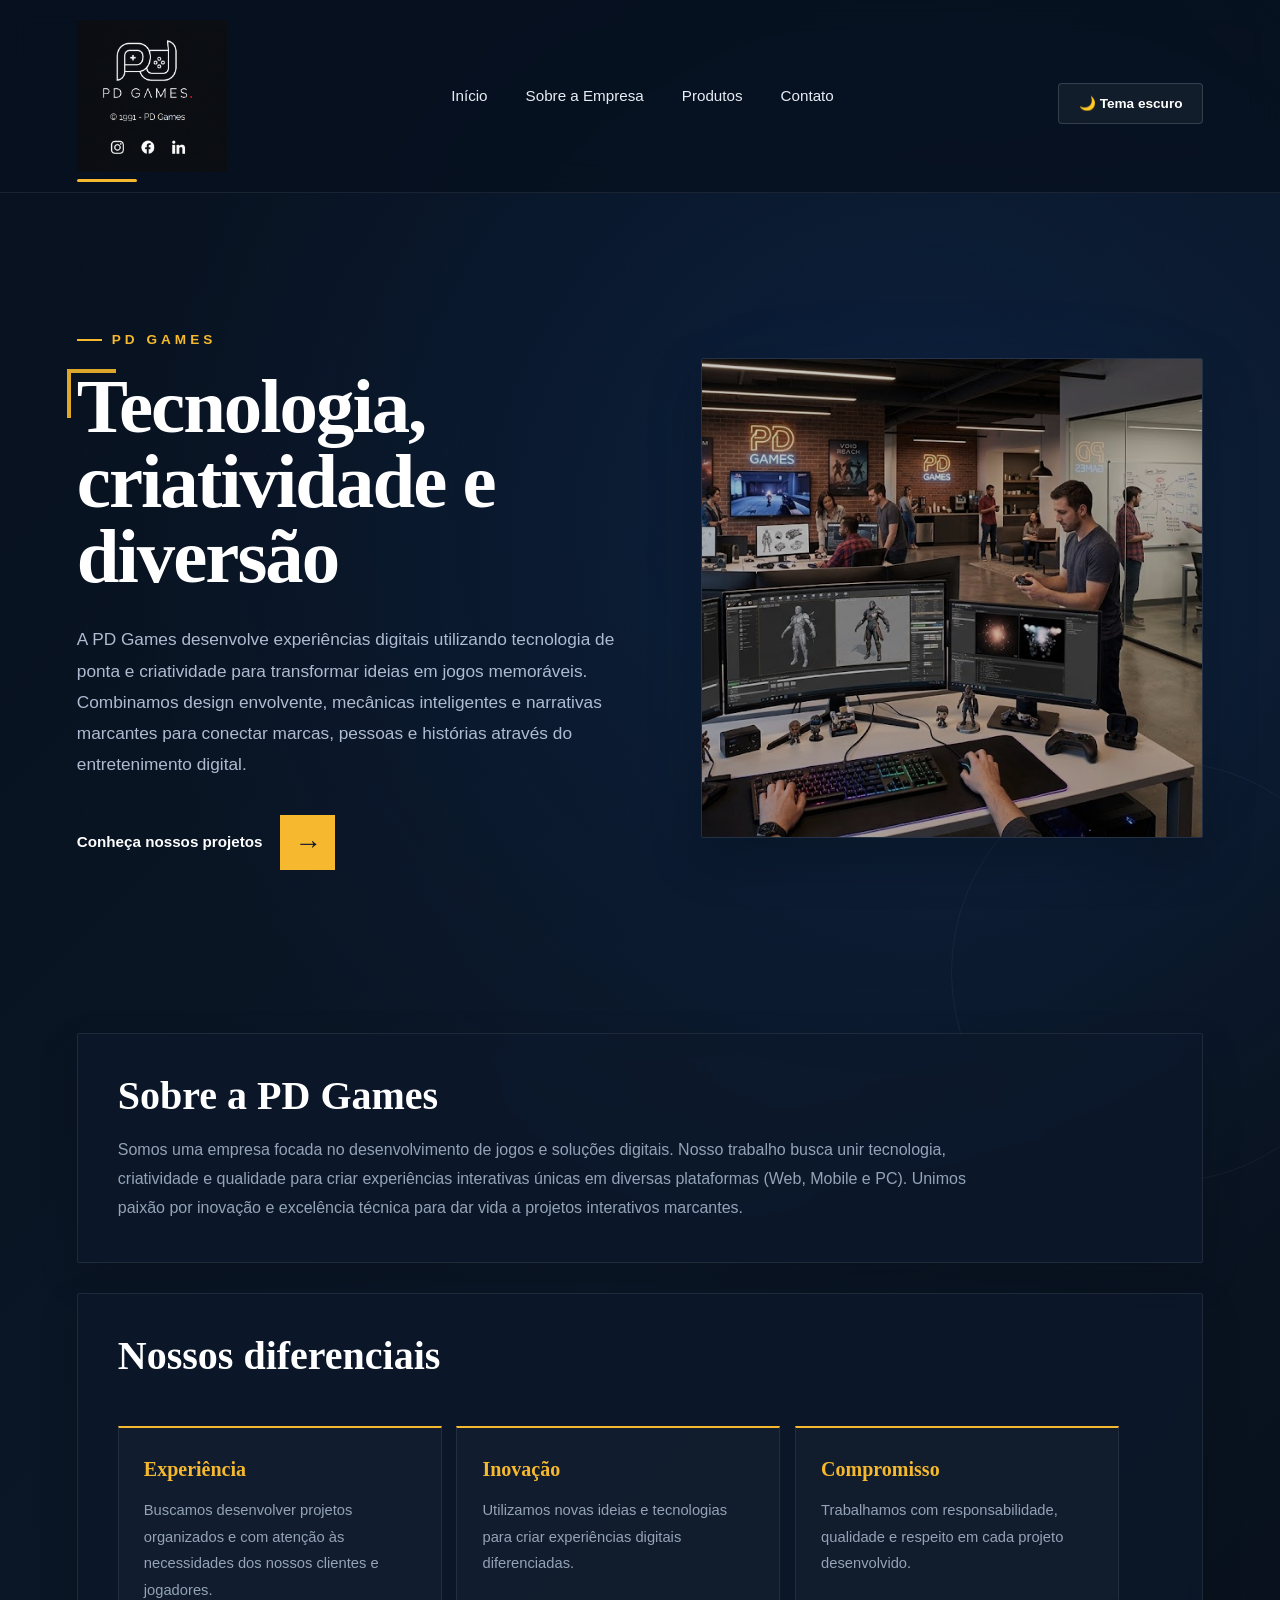
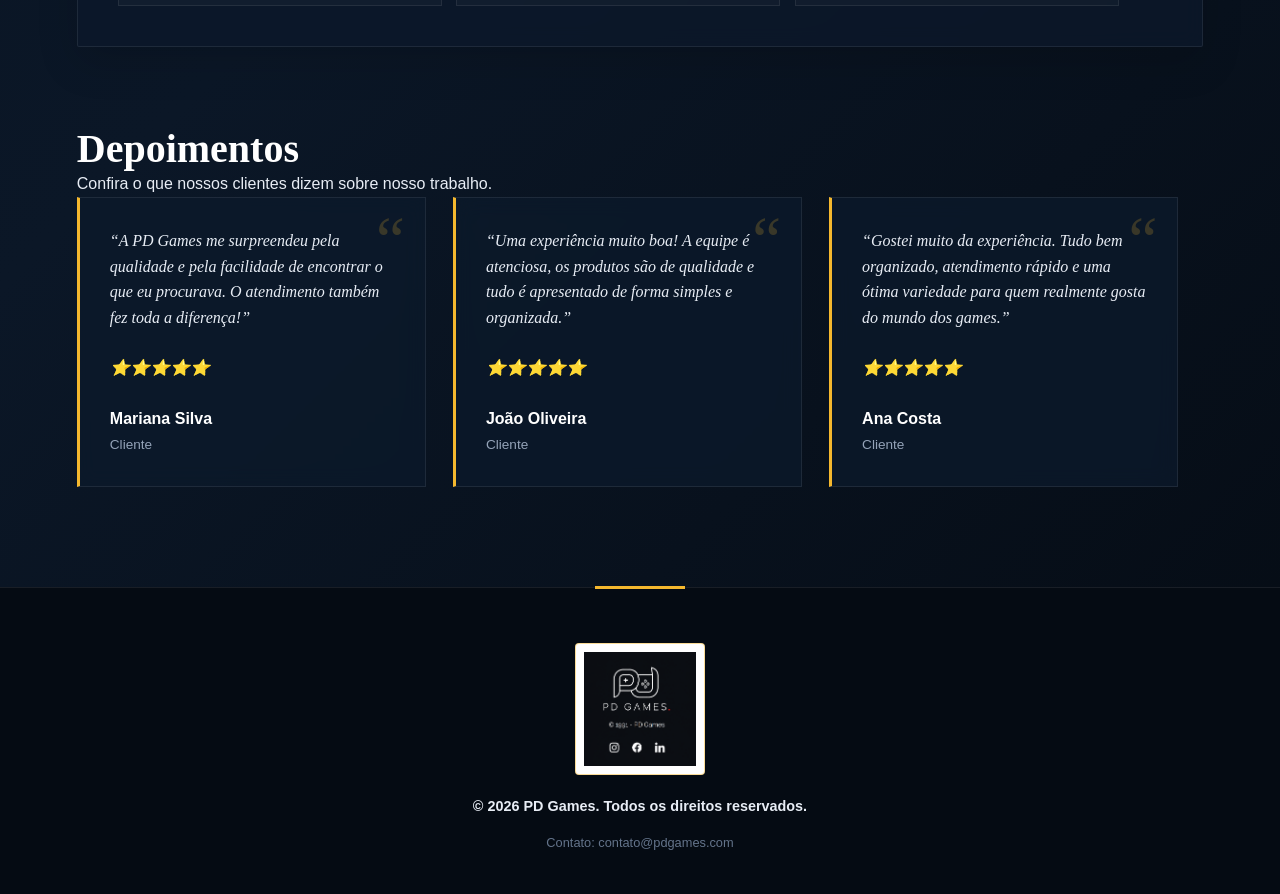
==== commit 7b0afa93: "Add files via upload" ====
--- a/index.html
+++ b/index.html
@@ -4,6 +4,7 @@
 <head>
     <meta charset="UTF-8">
     <meta name="viewport" content="width=device-width, initial-scale=1.0">
+
     <title>PD Games - Início</title>
     <link rel="stylesheet" href="style.css">
 </head>
@@ -11,8 +12,8 @@
 <body>
 
     <header>
-        <h1>PD Games</h1>
-
+
+        <img src="img/logo.png" alt="Logo da PD Games">
         <nav>
             <a href="index.html">Início</a>
             <a href="sobre.html">Sobre a Empresa</a>
@@ -20,40 +21,43 @@
             <a href="contato.html">Contato</a>
         </nav>
 
-        
-       <input type="checkbox" id="tema">
-       
-       <label for="tema" id="tema-btn">
-         <span class="texto-claro">☀️ Tema claro</span>
-         <span class="texto-escuro">🌙 Tema escuro</span>
-       </label>
+        <input type="checkbox" id="tema">
+
+        <label for="tema" id="tema-btn">
+            <span class="texto-claro">☀️ Tema claro</span>
+            <span class="texto-escuro">🌙 Tema escuro</span>
+        </label>
     </header>
 
     <main>
 
         <section class="destaque">
-        
-    <div class="destaque-conteudo">
-
-        <span class="destaque-tag">PD GAMES</span>
-
-         <h2>Tecnologia, criatividade e diversão</h2>
-
-        <p>
-           A PD Games desenvolve experiências digitais utilizando tecnologia de ponta e criatividade para transformar ideias em jogos memoráveis. Combinamos design envolvente, mecânicas inteligentes e narrativas marcantes para conectar marcas, pessoas e histórias através do entretenimento digital.
-        </p>
-
-        <a class="botao" href="produtos.html">
-            Conheça nossos projetos
-            <span>→</span>
-        </a>
-
-    </div>
-
-    <div class="destaque-imagem">
-        <img src="img/destaque.jpg" alt="PD Games - desenvolvimento de jogos">
-    </div>
-
+            <div class="destaque-conteudo">
+                <span class="destaque-tag">PD GAMES</span>
+                <h2>
+                    Tecnologia, criatividade e diversão
+                </h2>
+
+                <p>
+                    A PD Games desenvolve experiências digitais utilizando
+                    tecnologia de ponta e criatividade para transformar ideias
+                    em jogos memoráveis. Combinamos design envolvente,
+                    mecânicas inteligentes e narrativas marcantes para conectar
+                    marcas, pessoas e histórias através do entretenimento digital.
+                </p>
+
+                <a class="botao" href="produtos.html">
+                    Conheça nossos projetos
+                    <span>→</span>
+                </a>
+            </div>
+
+            <div class="destaque-imagem">
+                <img
+                    src="img/destaque.jpg"
+                    alt="PD Games - desenvolvimento de jogos"
+                >
+            </div>
 
         </section>
 
@@ -61,20 +65,27 @@
             <h2>Sobre a PD Games</h2>
 
             <p>
-               Somos uma empresa focada no desenvolvimento de jogos e soluções digitais. Nosso trabalho busca unir tecnologia, criatividade e qualidade para criar experiências interativas únicas em diversas plataformas (Web, Mobile e PC). Unimos paixão por inovação e excelência técnica para dar vida a projetos interativos marcantes.
+                Somos uma empresa focada no desenvolvimento de jogos e
+                soluções digitais. Nosso trabalho busca unir tecnologia,
+                criatividade e qualidade para criar experiências interativas
+                únicas em diversas plataformas (Web, Mobile e PC).
+                Unimos paixão por inovação e excelência técnica para dar vida
+                a projetos interativos marcantes.
             </p>
         </section>
 
         <section class="conteudo">
+
             <h2>Nossos diferenciais</h2>
-
             <article>
+
                 <h3>Experiência</h3>
 
                 <p>
                     Buscamos desenvolver projetos organizados e com atenção
                     às necessidades dos nossos clientes e jogadores.
                 </p>
+
             </article>
 
             <article>
@@ -94,78 +105,96 @@
                     em cada projeto desenvolvido.
                 </p>
             </article>
+
         </section>
 
         <section class="depoimentos">
 
-            <header>
-                <h2>Depoimentos</h2>
-
-                <p>
-                    Confira o que nossos clientes dizem sobre nosso trabalho.
-                </p>
-            </header>
+            <h2>Depoimentos</h2>
+
+            <p>
+                Confira o que nossos clientes dizem sobre nosso trabalho.
+            </p>
 
             <article class="depoimento">
-
                 <blockquote>
+
                     <p>
-                       “A PD Games me surpreendeu pela qualidade e pela facilidade de encontrar o que eu procurava. O atendimento também fez toda a diferença!”
+                        “A PD Games me surpreendeu pela qualidade e pela
+                        facilidade de encontrar o que eu procurava. O atendimento
+                        também fez toda a diferença!”
                     </p>
                 </blockquote>
+
+                <p>
+                    ⭐⭐⭐⭐⭐
+                </p>
+
+                <footer>
+
+                    <strong>Mariana Silva</strong>
+
+                    <span>Cliente</span>
+
+                </footer>
+            </article>
+
+            <article class="depoimento">
+
+                <blockquote>
+
                     <p>
-                         ⭐⭐⭐⭐⭐
+                        “Uma experiência muito boa! A equipe é atenciosa,
+                        os produtos são de qualidade e tudo é apresentado
+                        de forma simples e organizada.”
                     </p>
+
+                </blockquote>
+
+                <p>
+                    ⭐⭐⭐⭐⭐
+                </p>
+
                 <footer>
-                    <strong>Mariana Silva</strong>
+                    <strong>João Oliveira</strong>
+
                     <span>Cliente</span>
                 </footer>
 
             </article>
 
             <article class="depoimento">
-
                 <blockquote>
+
                     <p>
-                        “Uma experiência muito boa! A equipe é atenciosa, os produtos são de qualidade e tudo é apresentado de forma simples e organizada.”
+                        “Gostei muito da experiência. Tudo bem organizado,
+                        atendimento rápido e uma ótima variedade para quem
+                        realmente gosta do mundo dos games.”
                     </p>
-                    
+
                 </blockquote>
-                    <p>
-                         ⭐⭐⭐⭐⭐
-                    </p>
+
+                <p>
+                    ⭐⭐⭐⭐⭐
+                </p>
+
                 <footer>
-                    <strong>João Oliveira</strong>
+
+                    <strong>Ana Costa</strong>
+
                     <span>Cliente</span>
+
                 </footer>
-
-            </article>
-
-            <article class="depoimento">
-
-                <blockquote>
-                    <p>
-                        “Gostei muito da experiência. Tudo bem organizado, atendimento rápido e uma ótima variedade para quem realmente gosta do mundo dos games.”
-                    </p>
-                </blockquote>
-                    <p>
-                         ⭐⭐⭐⭐⭐
-                    </p>
-
-                <footer>
-                    <strong>Ana Costa</strong>
-                    <span>Cliente</span>
-                </footer>
-
-            </article>
-
+            </article>
         </section>
 
     </main>
 
     <footer>
-        <img src="img/logo.png" alt="Logo da PD Games">
-
+        <img
+            src="img/logo.png"
+            alt="Logo da PD Games"
+        >
         <p>
             © 2026 PD Games. Todos os direitos reservados.
         </p>
@@ -177,4 +206,4 @@
 
 </body>
 
-</html>+</html>
--- a/style.css
+++ b/style.css
@@ -156,29 +156,34 @@
     transition: 0.3s ease;
 }
 
-body > header > h1 {
-    font-family: Georgia, "Times New Roman", serif;
-
-    color: var(--branco);
-    font-size: 1.9rem;
-
-    letter-spacing: 2px;
+/* ==================================================
+   LOGO DO HEADER
+================================================== */
+
+body > header > img {
+    width: 150px;
+    height: auto;
+    max-width: 150px;
+    object-fit: contain;
+    display: block;
     position: relative;
 }
 
-body > header > h1::after {
+/* Linha amarela abaixo da logo */
+body > header::after {
     content: "";
-
-    display: block;
-
-    width: 35px;
+    position: absolute;
+
+    left: 6%;
+    bottom: 10px;
+
+    width: 60px;
     height: 3px;
 
     background: var(--amarelo);
-
-    margin-top: 5px;
     border-radius: 10px;
 }
+
 
 body > header nav {
     display: flex;
@@ -414,6 +419,7 @@
 
     transition: 0.5s ease;
 }
+
 
 .destaque-imagem:hover img {
     transform: scale(1.02);
@@ -1480,4 +1486,4 @@
 
         padding: 45px 20px;
     }
-}+}
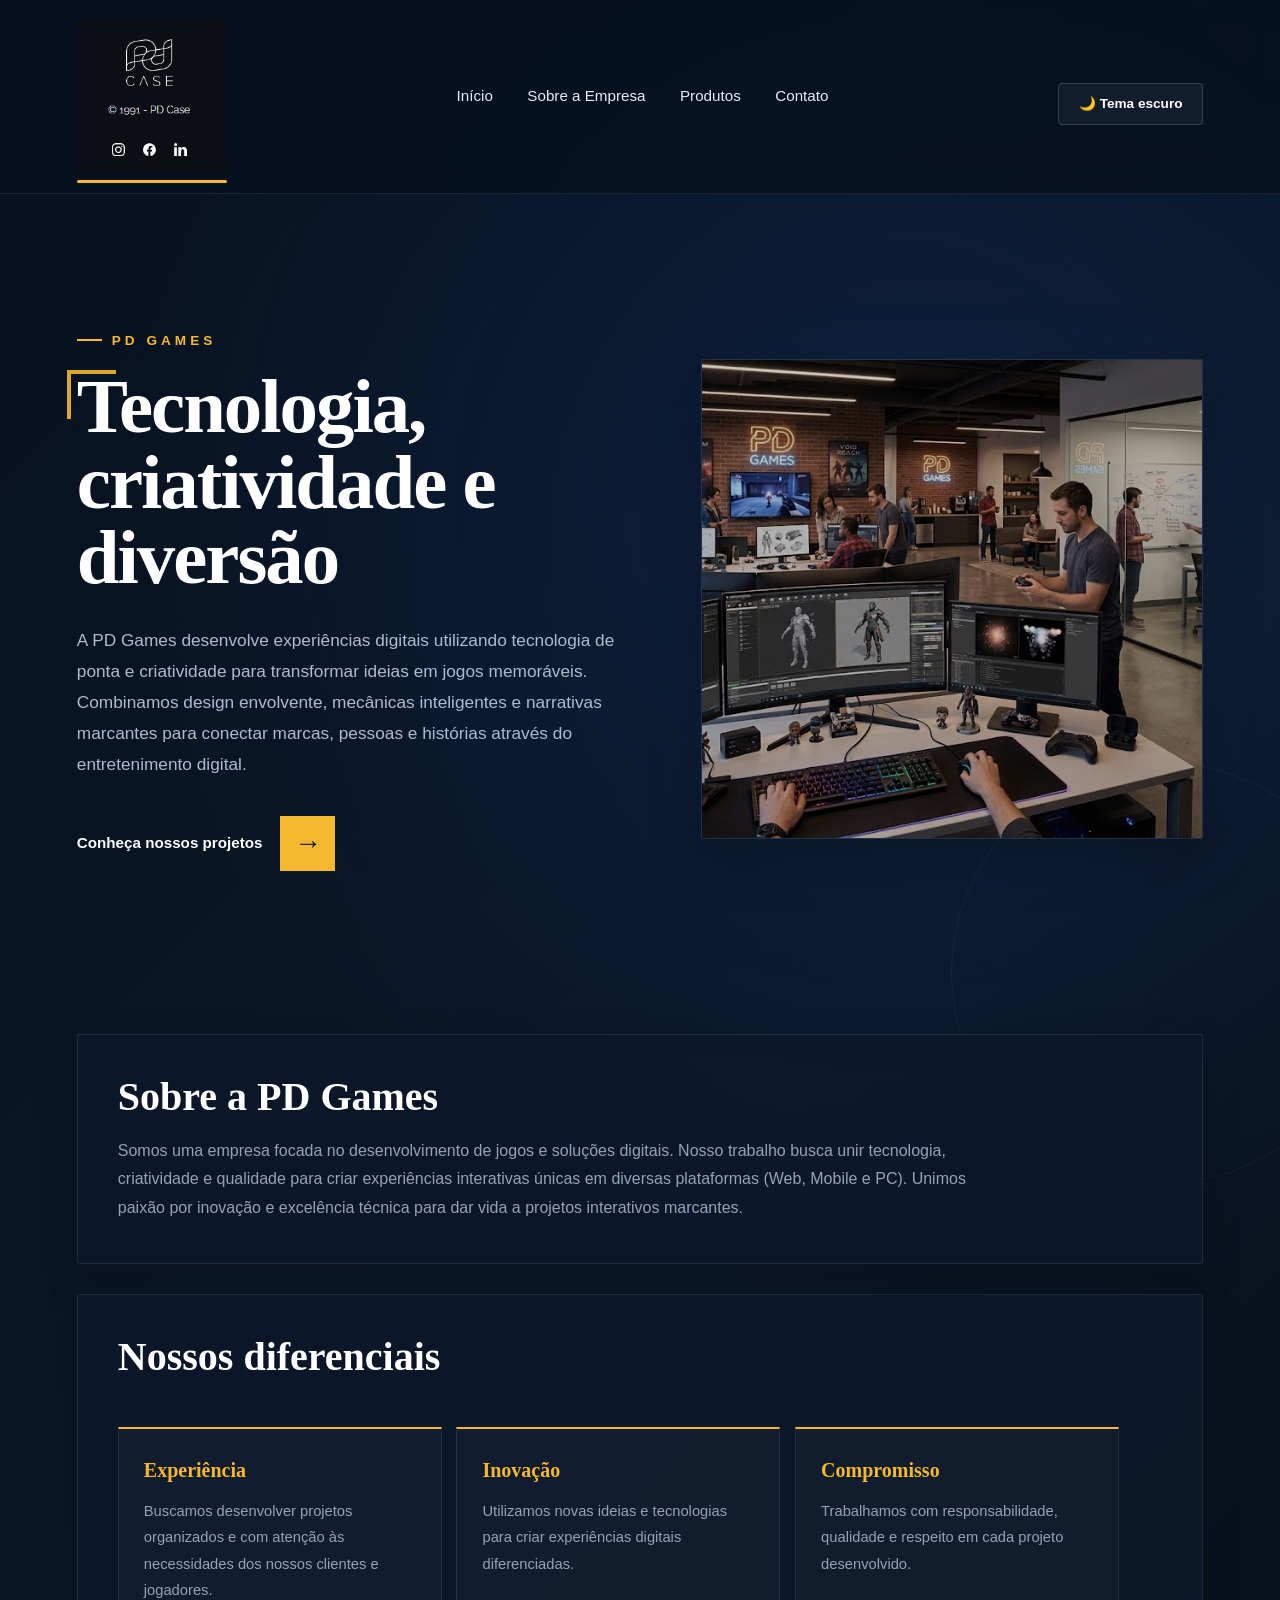
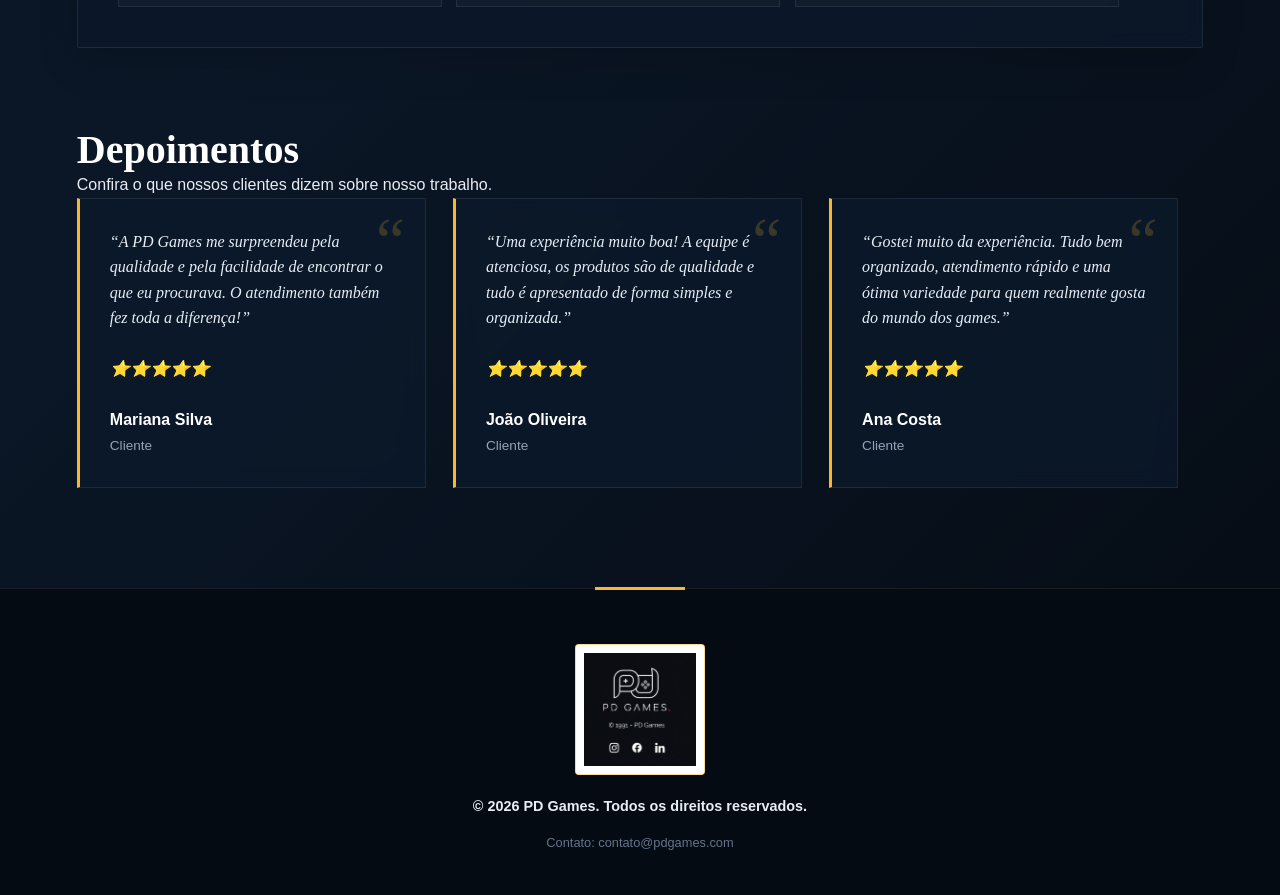
==== commit d869e4b9: "Add files via upload" ====
--- a/index.html
+++ b/index.html
@@ -13,7 +13,7 @@
 
     <header>
 
-        <img src="img/logo.png" alt="Logo da PD Games">
+        <img src="img/logoo.png" alt="Logo da PD Games">
         <nav>
             <a href="index.html">Início</a>
             <a href="sobre.html">Sobre a Empresa</a>
--- a/style.css
+++ b/style.css
@@ -170,25 +170,20 @@
 }
 
 /* Linha amarela abaixo da logo */
-body > header::after {
+body > header::before {
     content: "";
+
     position: absolute;
+
+    width: 150px;
+    height: 3px;
 
     left: 6%;
     bottom: 10px;
 
-    width: 60px;
-    height: 3px;
-
     background: var(--amarelo);
-    border-radius: 10px;
-}
-
-
-body > header nav {
-    display: flex;
-    align-items: center;
-    gap: 8px;
+
+    border-radius: 5px;
 }
 
 body > header nav a {
@@ -1136,7 +1131,7 @@
 body:has(#tema:checked) > header {
     background: rgba(255, 255, 255, 0.88);
 
-    border-bottom-color: rgba(15, 23, 42, 0.08);
+    border-bottom-color: rgba(255, 255, 255, 0.88);
 }
 
 body:has(#tema:checked) > header > h1 {
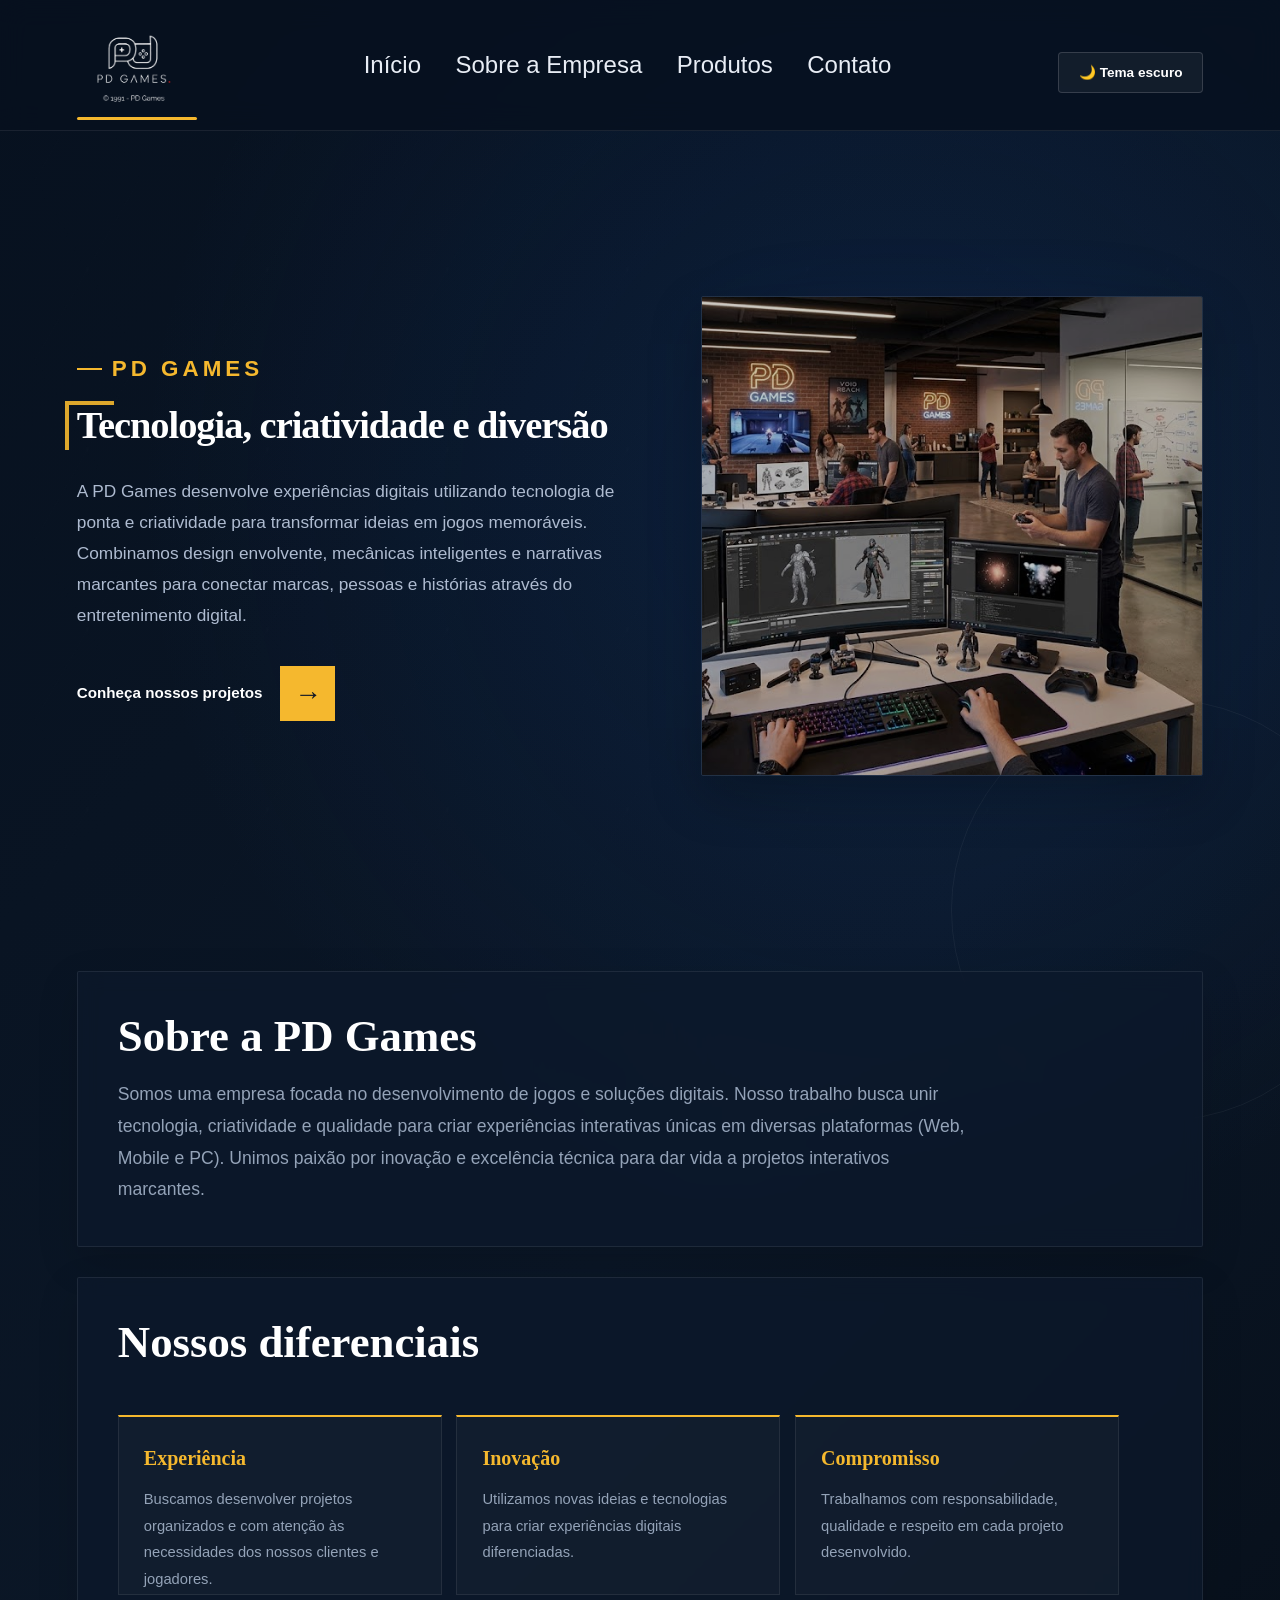
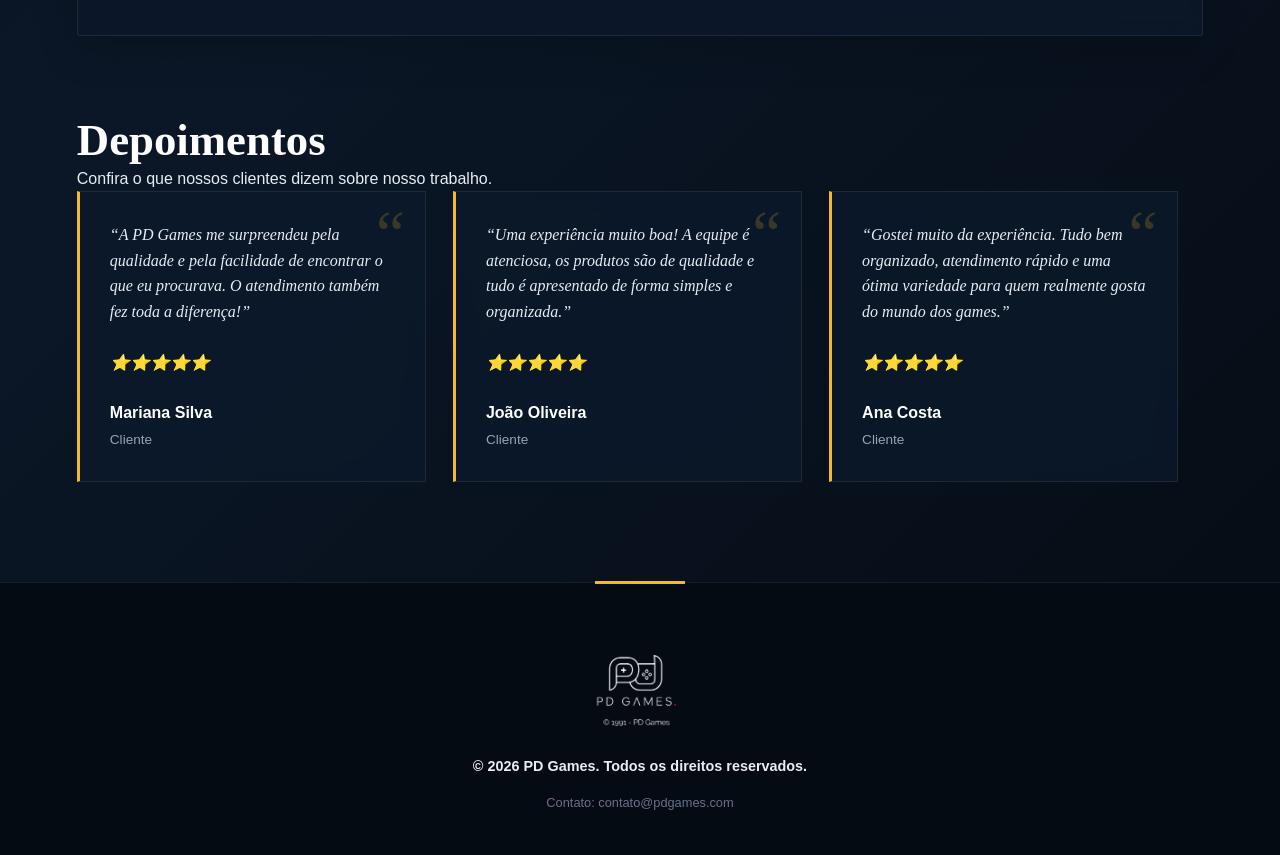
==== commit caccda82: "Add files via upload" ====
--- a/index.html
+++ b/index.html
@@ -13,7 +13,8 @@
 
     <header>
 
-        <img src="img/logoo.png" alt="Logo da PD Games">
+        <img class="logo logo-escura" src="img/logoo.png" alt="Logo da PD Games">
+        <img class="logo logo-clara" src="img/logo.png" alt="Logo da PD Games">
         <nav>
             <a href="index.html">Início</a>
             <a href="sobre.html">Sobre a Empresa</a>
@@ -191,14 +192,10 @@
     </main>
 
     <footer>
-        <img
-            src="img/logo.png"
-            alt="Logo da PD Games"
-        >
-        <p>
-            © 2026 PD Games. Todos os direitos reservados.
-        </p>
-
+         <img class="logo logo-escura" src="img/logoo.png" alt="Logo da PD Games">
+         <img class="logo logo-clara" src="img/logo.png" alt="Logo da PD Games">
+        <p>&copy; 2026 PD Games. Todos os direitos reservados.</p>
+    
         <p>
             Contato: contato@pdgames.com
         </p>
--- a/style.css
+++ b/style.css
@@ -1,4 +1,3 @@
-
 * {
     box-sizing: border-box;
     margin: 0;
@@ -160,13 +159,23 @@
    LOGO DO HEADER
 ================================================== */
 
-body > header > img {
-    width: 150px;
+body > header .logo {
+    width: 120px;
     height: auto;
     max-width: 150px;
     object-fit: contain;
+    position: relative;
+}
+.logo-clara {
+    display: none;
+}
+
+body:has(#tema:checked) .logo-escura {
+    display: none;
+}
+
+body:has(#tema:checked) .logo-clara {
     display: block;
-    position: relative;
 }
 
 /* Linha amarela abaixo da logo */
@@ -175,7 +184,7 @@
 
     position: absolute;
 
-    width: 150px;
+    width: 120px;
     height: 3px;
 
     left: 6%;
@@ -191,7 +200,7 @@
 
     text-decoration: none;
 
-    font-size: 0.95rem;
+    font-size: 1.5rem;
     font-weight: 500;
 
     padding: 10px 15px;
@@ -206,7 +215,7 @@
 
     position: absolute;
 
-    left: 15px;
+    left: 30px;
     right: 15px;
     bottom: 4px;
 
@@ -261,12 +270,10 @@
 
     position: absolute; 
 
-    width: 45px; 
-    height: 45px; 
-
-    left: -10px; 
-    top: 8%; 
-
+    width: 45px;
+    height: 45px;
+    left: -12px;
+    top: 50px;
     border-left: 4px solid var(--amarelo); 
     border-top: 4px solid var(--amarelo); 
 
@@ -302,7 +309,7 @@
 
     color: var(--amarelo);
 
-    font-size: 0.85rem;
+    font-size: 1.40rem;
     font-weight: 700;
 
     letter-spacing: 4px;
@@ -332,16 +339,14 @@
 
 .destaque h2 {
     font-family: Georgia, "Times New Roman", serif;
-
     color: var(--branco);
-
-    font-size: clamp(3rem, 6vw, 5.8rem);
-
-    line-height: 0.98;
-    letter-spacing: -2px;
-
+    font-size: clamp(1.8rem, 3vw, 2.5rem);
+    line-height: 1.05;
+    letter-spacing: -1px;
     margin-bottom: 30px;
 }
+
+
 
 .destaque h2::selection {
     background: var(--amarelo);
@@ -484,7 +489,7 @@
 
     color: var(--branco);
 
-    font-size: 2.5rem;
+    font-size: 2.8rem;
 
     line-height: 1.1;
 }
@@ -530,8 +535,12 @@
 
     max-width: 850px;
 
+    font-size: 1.1rem;
+
     line-height: 1.8;
-}
+
+}
+
 
 .pagina-titulo {
     text-align: center;
@@ -1021,23 +1030,14 @@
 
 body > footer img {
     width: 130px;
-
     max-width: 80%;
-
     height: auto;
-
     margin: 0 auto 20px;
-
     display: block;
-
-    padding: 8px;
-
-    background: white;
-
-    border: 1px solid rgba(245, 184, 46, 0.5);
-
-    border-radius: 4px;
-
+    padding: 0;
+    background: transparent;
+    border: none;
+    border-radius: 0;
     transition: 0.3s ease;
 }
 
@@ -1046,7 +1046,7 @@
 
     border-color: var(--amarelo);
 
-    box-shadow: 0 8px 20px rgba(245, 184, 46, 0.15);
+    box-shadow: 0 4px 8px #291e04;
 }
 
 body > footer p {
@@ -1132,6 +1132,15 @@
     background: rgba(255, 255, 255, 0.88);
 
     border-bottom-color: rgba(255, 255, 255, 0.88);
+  
+}
+
+body:has(#tema:checked) > header .logo-escura {
+    display: none;
+}
+
+body:has(#tema:checked) > header .logo-clara {
+    display: block;
 }
 
 body:has(#tema:checked) > header > h1 {
@@ -1168,11 +1177,11 @@
 }
 
 body:has(#tema:checked) .destaque-tag {
-    color: #174ea6;
+    color:#f5b82e;
 }
 
 body:has(#tema:checked) .destaque-tag::before {
-    background: #174ea6;
+    background: #f5b82e;
 }
 
 body:has(#tema:checked) .destaque::before {
@@ -1184,6 +1193,11 @@
 
     filter: brightness(0.95);
 }
+
+body:has(#tema:checked) .botao {
+    color: #172033;
+}
+
 
 /* ==================================================
    CONTEÚDO - TEMA CLARO
